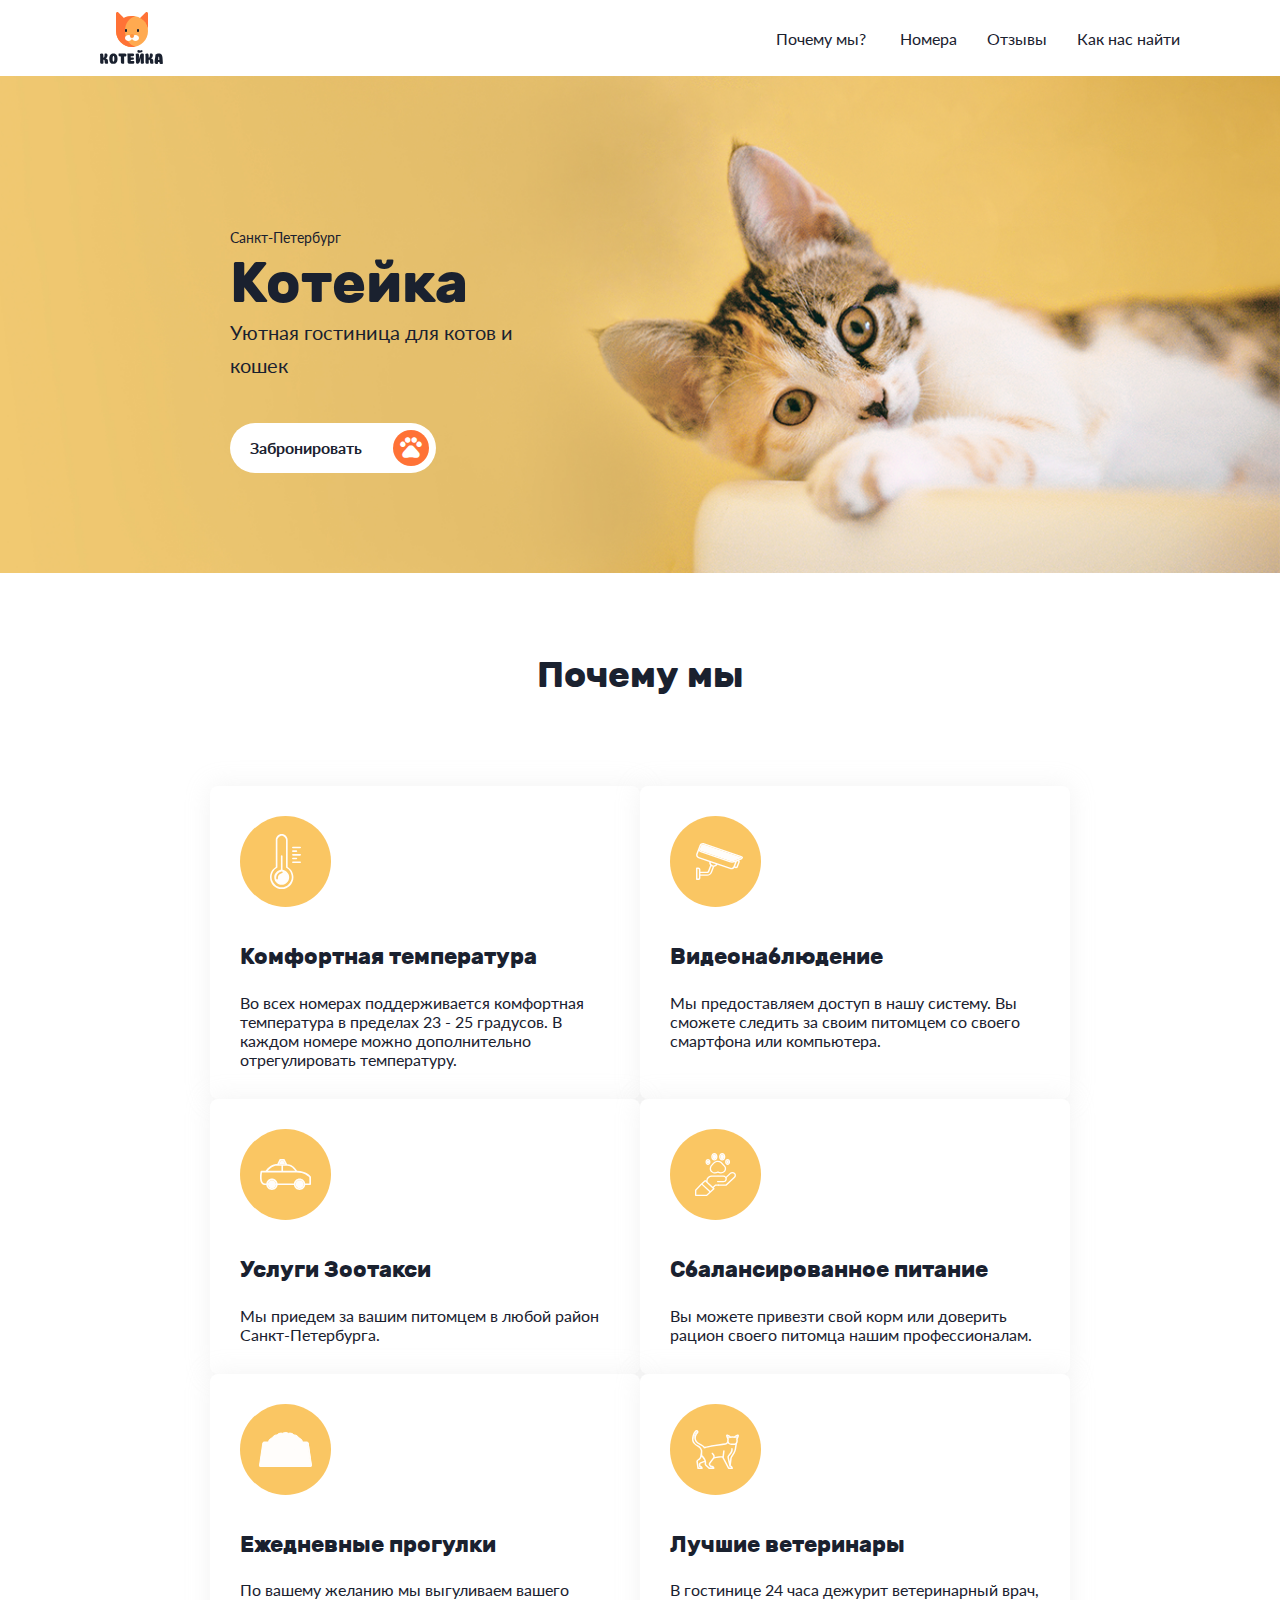
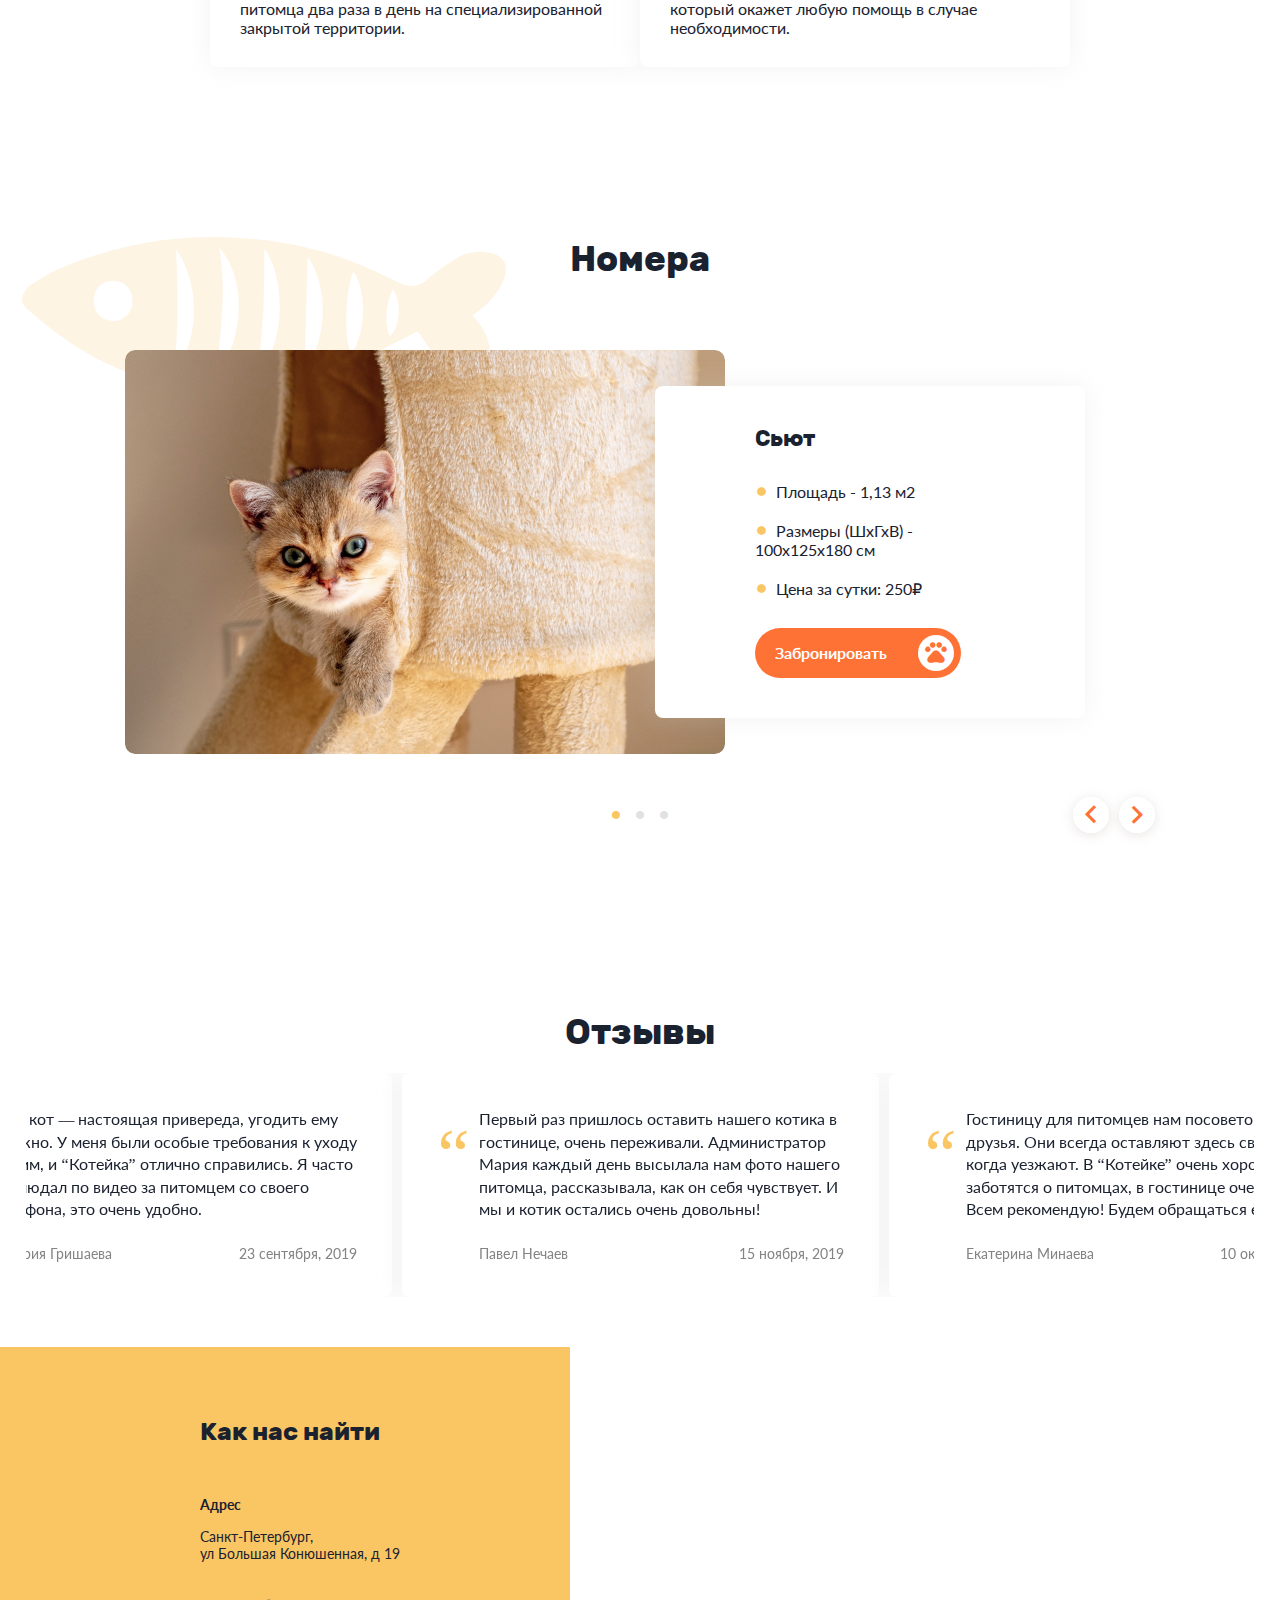
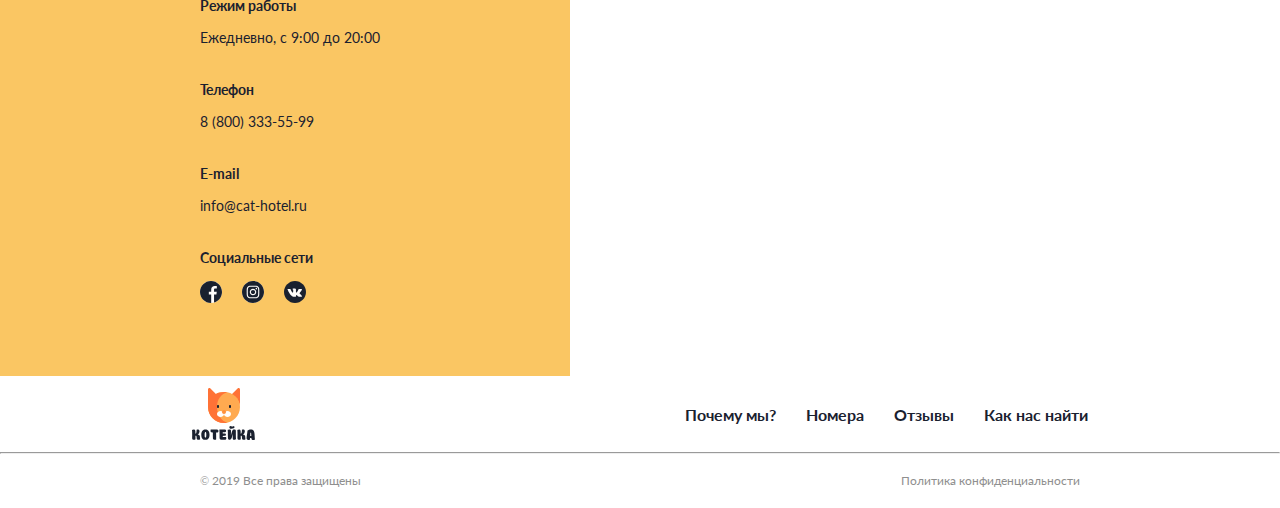
==== index.html @ 29a34df4 "Add files via upload" ====
<!DOCTYPE html>
<html lang="ru">
  <head>
    <meta charset="utf-8">
    <title>Котейка</title>
    <meta name="viewport" content="width=device-width, initial-scale=1, minimum-scale=0.5, maximum-scale=2.0">
  <link href="assets/css/index.a007d37d5ce5fdd1168f.css" rel="stylesheet"></head>
  <body>
    <header>
      <div class="menu"> 
        <div class="menu__logo"><img src="img/logo.svg" alt="logo"></div>
        <div class="hamburger-menu"><input id="menu__toggle" type="checkbox" />
<label class="menu__btn" for="menu__toggle">
<span></span>
</label>
          <ul class="menu__box">
            <li> <a class="menu__item" href="index.html#why">Почему мы?</a></li>
            <li> <a class="menu__item" href="search.html">Номера</a></li>
            <li> <a class="menu__item" href="index.html#feedback">Отзывы</a></li>
            <li> <a class="menu__item" href="index.html#where">Контакты</a></li>
            <li class="menu__item menu__item_number">8 (800) 333-55-99</li>
            <li class="menu__item">
              <div class="mapblock__social"> <a href="#"><img class="mapblock__icon" src="img/facebook.svg" alt="facebook"></a><a href="#"><img class="mapblock__icon" src="img/instagram.svg" alt="instagram"></a><a href="#"><img class="mapblock__icon" src="img/vk.svg" alt="vk"></a></div>
            </li>
          </ul>
        </div>
      </div>
      <div class="header">
        <div class="header__logo"> <img src="img/logo.svg" alt="logo"></div>
        <div class="header__nav"> 
          <nav> <a class="header__li" href="index.html#why">Почему мы? </a><a class="header__li" href="search.html">Номера</a><a class="header__li" href="index.html#feedback">Отзывы</a><a class="header__li" href="index.html#where">Как нас найти</a></nav>
        </div>
      </div>
    </header>
    <main class="main"> 
      <div id="overlay">
        <div class="form"> <img class="form__paw" src="img/paw.svg">
          <div class="form__clear">clear</div>
          <h2>Забронировать номер</h2>
          <input class="input" type="text" placeholder="Ваше имя">
          <input class="input" type="text" placeholder="Имя Питомца">
          <input class="input" type="tel" placeholder="Телефон">
          <input class="input" type="email" placeholder="E-mail">
          <div class="form__calendar"> 
            <div class="form__text form__text_first">Дата заезда</div>
            <div class="form__text">с</div>
            <input class="input" type="data" placeholder="17.03.2020">
            <div class="form__text">по </div>
            <input class="input" type="data" placeholder="22.03.2020">
          </div>
          <div class="form__book">
            <div class="button button_red book-on">
              <p class="button__text">Отправить заявку</p>
              <div class="button__pets button__pets_white"></div>
            </div>
          </div>
        </div>
        <div class="booking"></div>
      </div>
      <div class="main-header">
        <div class="main-header__content">
          <div class="main-header__text_small">Санкт-Петербург</div>
          <h1 class="main-header__title">Котейка </h1>
          <div class="main-header__text">Уютная гостиница для котов и кошек </div>
          <div class="button button_white book-on">
            <p class="button__text">Забронировать</p>
            <div class="button__pets button__pets_red"></div>
          </div>
        </div>
      </div><a name="why"></a>
      <h2>Почему мы</h2>
      <div class="main__why"> 
        <div class="rectangle"> <img class="rectangle__image" src="img/0.svg" alt="Комфортная температура">
          <h3 class="rectangle__title">Комфортная температура</h3>
          <p class="font-family__text">Во всех номерах поддерживается комфортная температура в пределах 23 - 25 градусов. В каждом номере можно дополнительно отрегулировать температуру.</p>
        </div>
        <div class="rectangle"> <img class="rectangle__image" src="img/1.svg" alt="Видеонаблюдение">
          <h3 class="rectangle__title">Видеонаблюдение</h3>
          <p class="font-family__text">Мы предоставляем доступ в нашу систему. Вы сможете следить за своим питомцем со своего смартфона или компьютера.</p>
        </div>
        <div class="rectangle"> <img class="rectangle__image" src="img/2.svg" alt="Услуги Зоотакси">
          <h3 class="rectangle__title">Услуги Зоотакси</h3>
          <p class="font-family__text">Мы приедем за вашим питомцем в любой район Санкт-Петербурга.</p>
        </div>
        <div class="rectangle"> <img class="rectangle__image" src="img/3.svg" alt="Сбалансированное питание">
          <h3 class="rectangle__title">Сбалансированное питание</h3>
          <p class="font-family__text">Вы можете привезти свой корм или доверить рацион своего питомца нашим профессионалам.</p>
        </div>
        <div class="rectangle"> <img class="rectangle__image" src="img/4.svg" alt="Ежедневные прогулки">
          <h3 class="rectangle__title">Ежедневные прогулки</h3>
          <p class="font-family__text">По вашему желанию мы выгуливаем вашего питомца два раза в день на специализированной закрытой территории.</p>
        </div>
        <div class="rectangle"> <img class="rectangle__image" src="img/5.svg" alt="Лучшие ветеринары">
          <h3 class="rectangle__title">Лучшие ветеринары</h3>
          <p class="font-family__text">В гостинице 24 часа дежурит ветеринарный врач, который окажет любую помощь в случае необходимости.</p>
        </div>
      </div>
      <div class="number"><img class="number__fish" src="img/fish.svg">
        <h2>Номера</h2>
        <div class="number__main">           <img class="number__photo" src="img/Rectangle 1.jpg" alt="Cat" data-value="0"><img class="number__photo hidden" src="img/Rectangle 2.jpg" alt="Cat" data-value="1"><img class="number__photo hidden" src="img/Rectangle 3.jpg" alt="Cat" data-value="2">
          <div class="number__condition">
            <h3 class="number__title">Сьют</h3>
            <ul> 
              <li class="number__li">Площадь - 1,13 м2</li>
              <li class="number__li">Размеры (ШхГхВ) - 100x125x180 см</li>
              <li class="number__li">Цена за сутки: 250₽</li>
            </ul>
            <div class="button button_red book-on">
              <p class="button__text">Забронировать</p>
              <div class="button__pets button__pets_white"></div>
            </div>
          </div>
        </div>
        <div class="number__dots"> 
          <div class="number__dot active" data-value="0">fiber_manual_record</div>
          <div class="number__dot" data-value="1">fiber_manual_record</div>
          <div class="number__dot" data-value="2">fiber_manual_record</div>
        </div>
        <div class="number__arrows"> <a class="number__arrow" href="room.html">keyboard_arrow_left</a><a class="number__arrow" href="room.html">keyboard_arrow_right</a></div>
      </div><a name="feedback"></a>
      <div class="main__text-slider">
        <h2>Отзывы</h2>
        <div class="owl-carousel">
          <div class="text-slider">
            <div class="text-slider__quote">“</div>
            <div class="text-slider__content"> 
              <div class="text-slider__text">Первый раз пришлось оставить нашего котика в гостинице, очень переживали. Администратор Мария каждый день высылала нам фото нашего питомца, рассказывала, как он себя чувствует. И мы и котик остались очень довольны!</div>
              <div class="text-slider__footer"> 
                <div class="text-slider__autor">Павел Нечаев</div>
                <div class="text-slider__date">15 ноября, 2019</div>
              </div>
            </div>
          </div>
          <div class="text-slider">
            <div class="text-slider__quote">“</div>
            <div class="text-slider__content"> 
              <div class="text-slider__text">Гостиницу для питомцев нам посоветовали друзья. Они всегда оставляют здесь своего кота, когда уезжают. В “Котейке” очень хорошо заботятся о питомцах, в гостинице очень чисто. Всем рекомендую! Будем обращаться еще.</div>
              <div class="text-slider__footer"> 
                <div class="text-slider__autor">Екатерина Минаева</div>
                <div class="text-slider__date">10 октября, 2019</div>
              </div>
            </div>
          </div>
          <div class="text-slider">
            <div class="text-slider__quote">“</div>
            <div class="text-slider__content"> 
              <div class="text-slider__text">Мой кот — настоящая привереда, угодить ему сложно. У меня были особые требования к уходу за ним, и “Котейка” отлично справились. Я часто наблюдал по видео за питомцем со своего телефона, это очень удобно. </div>
              <div class="text-slider__footer"> 
                <div class="text-slider__autor">Валерия Гришаева</div>
                <div class="text-slider__date">23 сентября, 2019</div>
              </div>
            </div>
          </div>
        </div>
      </div><a name="where"></a>
      <div class="mapblock">
        <div class="mapblock__info"> 
          <h2>Как нас найти</h2>
          <div class="mapblock__li mapblock__bold">Адрес</div>
          <div class="mapblock__li">Санкт-Петербург,<br>ул Большая Конюшенная, д 19</div>
          <div class="mapblock__li mapblock__bold">Режим работы</div>
          <div class="mapblock__li">Ежедневно, с 9:00 до 20:00</div>
          <div class="mapblock__li mapblock__bold">Телефон</div>
          <div class="mapblock__li">8 (800) 333-55-99</div>
          <div class="mapblock__li mapblock__bold">E-mail</div>
          <div class="mapblock__li">info@cat-hotel.ru</div>
          <div class="mapblock__li mapblock__bold">Социальные сети</div>
          <div class="mapblock__social"> <a href="#"><img class="mapblock__icon" src="img/facebook.svg" alt="facebook"></a><a href="#"><img class="mapblock__icon" src="img/instagram.svg" alt="instagram"></a><a href="#"><img class="mapblock__icon" src="img/vk.svg" alt="vk"></a></div>
        </div><iframe class="mapblock__map" src="https://yandex.ru/map-widget/v1/?um=constructor%3A9f41a264ae3a2977a20eca61b0bc231142ddf33df4bd77e2c48ab4458236cd7f&amp;source=constructor" frameborder="0"></iframe>
      </div>
    </main>
    <footer> 
      <div class="footer"> 
        <div class="footer__top">
          <div class="footer__logo"> <img src="img/logo.svg" alt="logo"></div>
          <nav class="footer__nav"> 
            <div class="footer__one"><a class="footer__li" href="index.html#why">Почему мы? </a><a class="footer__li" href="search.html">Номера</a></div>
            <div class="footer__one"><a class="footer__li" href="index.html#feedback">Отзывы</a><a class="footer__li" href="index.html#where">Как нас найти</a></div>
          </nav>
        </div>
      </div>
      <hr>
      <div class="footer__bottom">
        <div class="footer__text">&#169 2019 Все права защищены</div>
        <div class="footer__text">Политика конфиденциальности</div>
      </div>
    </footer>
  <script type="text/javascript" src="assets/js/vendors.a4caeed09795143d4c6f.js"></script><script type="text/javascript" src="assets/js/index.a4caeed09795143d4c6f.js"></script></body>
</html>
---- assets/css/index.a007d37d5ce5fdd1168f.css ----
@font-face{font-family:Lato;src:url(../../fonts/latoregular.woff);font-weight:400}@font-face{font-family:Lato;src:url(../../fonts/latobold.woff);font-weight:700}@font-face{font-family:Rubik;src:url(../../fonts/Rubik.woff);font-weight:400}@font-face{font-family:Rubik;src:url(../../fonts/Rubikbold.woff);font-weight:700}@font-face{font-family:Material Icons;src:url(../../fonts/MaterialIcons-Regular.woff)}
/**
 * Owl Carousel v2.3.4
 * Copyright 2013-2018 David Deutsch
 * Licensed under: SEE LICENSE IN https://github.com/OwlCarousel2/OwlCarousel2/blob/master/LICENSE
 */
/*
 *  Owl Carousel - Core
 */
.owl-carousel {
  display: none;
  width: 100%;
  -webkit-tap-highlight-color: transparent;
  /* position relative and z-index fix webkit rendering fonts issue */
  position: relative;
  z-index: 1; }
  .owl-carousel .owl-stage {
    position: relative;
    -ms-touch-action: pan-Y;
    touch-action: manipulation;
    -moz-backface-visibility: hidden;
    /* fix firefox animation glitch */ }
  .owl-carousel .owl-stage:after {
    content: ".";
    display: block;
    clear: both;
    visibility: hidden;
    line-height: 0;
    height: 0; }
  .owl-carousel .owl-stage-outer {
    position: relative;
    overflow: hidden;
    /* fix for flashing background */
    -webkit-transform: translate3d(0px, 0px, 0px); }
  .owl-carousel .owl-wrapper,
  .owl-carousel .owl-item {
    -webkit-backface-visibility: hidden;
    -moz-backface-visibility: hidden;
    -ms-backface-visibility: hidden;
    -webkit-transform: translate3d(0, 0, 0);
    -moz-transform: translate3d(0, 0, 0);
    -ms-transform: translate3d(0, 0, 0); }
  .owl-carousel .owl-item {
    position: relative;
    min-height: 1px;
    float: left;
    -webkit-backface-visibility: hidden;
    -webkit-tap-highlight-color: transparent;
    -webkit-touch-callout: none; }
  .owl-carousel .owl-item img {
    display: block;
    width: 100%; }
  .owl-carousel .owl-nav.disabled,
  .owl-carousel .owl-dots.disabled {
    display: none; }
  .owl-carousel .owl-nav .owl-prev,
  .owl-carousel .owl-nav .owl-next,
  .owl-carousel .owl-dot {
    cursor: pointer;
    -webkit-user-select: none;
    -khtml-user-select: none;
    -moz-user-select: none;
    -ms-user-select: none;
    user-select: none; }
  .owl-carousel .owl-nav button.owl-prev,
  .owl-carousel .owl-nav button.owl-next,
  .owl-carousel button.owl-dot {
    background: none;
    color: inherit;
    border: none;
    padding: 0 !important;
    font: inherit; }
  .owl-carousel.owl-loaded {
    display: block; }
  .owl-carousel.owl-loading {
    opacity: 0;
    display: block; }
  .owl-carousel.owl-hidden {
    opacity: 0; }
  .owl-carousel.owl-refresh .owl-item {
    visibility: hidden; }
  .owl-carousel.owl-drag .owl-item {
    -ms-touch-action: pan-y;
        touch-action: pan-y;
    -webkit-user-select: none;
    -moz-user-select: none;
    -ms-user-select: none;
    user-select: none; }
  .owl-carousel.owl-grab {
    cursor: move;
    cursor: grab; }
  .owl-carousel.owl-rtl {
    direction: rtl; }
  .owl-carousel.owl-rtl .owl-item {
    float: right; }

/* No Js */
.no-js .owl-carousel {
  display: block; }

/*
 *  Owl Carousel - Animate Plugin
 */
.owl-carousel .animated {
  animation-duration: 1000ms;
  animation-fill-mode: both; }

.owl-carousel .owl-animated-in {
  z-index: 0; }

.owl-carousel .owl-animated-out {
  z-index: 1; }

.owl-carousel .fadeOut {
  animation-name: fadeOut; }

@keyframes fadeOut {
  0% {
    opacity: 1; }
  100% {
    opacity: 0; } }

/*
 * 	Owl Carousel - Auto Height Plugin
 */
.owl-height {
  transition: height 500ms ease-in-out; }

/*
 * 	Owl Carousel - Lazy Load Plugin
 */
.owl-carousel .owl-item {
  /**
			This is introduced due to a bug in IE11 where lazy loading combined with autoheight plugin causes a wrong
			calculation of the height of the owl-item that breaks page layouts
		 */ }
  .owl-carousel .owl-item .owl-lazy {
    opacity: 0;
    transition: opacity 400ms ease; }
  .owl-carousel .owl-item .owl-lazy[src^=""], .owl-carousel .owl-item .owl-lazy:not([src]) {
    max-height: 0; }
  .owl-carousel .owl-item img.owl-lazy {
    transform-style: preserve-3d; }

/*
 * 	Owl Carousel - Video Plugin
 */
.owl-carousel .owl-video-wrapper {
  position: relative;
  height: 100%;
  background: #000; }

.owl-carousel .owl-video-play-icon {
  position: absolute;
  height: 80px;
  width: 80px;
  left: 50%;
  top: 50%;
  margin-left: -40px;
  margin-top: -40px;
  background: url(../../img/owl.video.play.png) no-repeat;
  cursor: pointer;
  z-index: 1;
  -webkit-backface-visibility: hidden;
  transition: transform 100ms ease; }

.owl-carousel .owl-video-play-icon:hover {
  -ms-transform: scale(1.3, 1.3);
      transform: scale(1.3, 1.3); }

.owl-carousel .owl-video-playing .owl-video-tn,
.owl-carousel .owl-video-playing .owl-video-play-icon {
  display: none; }

.owl-carousel .owl-video-tn {
  opacity: 0;
  height: 100%;
  background-position: center center;
  background-repeat: no-repeat;
  background-size: contain;
  transition: opacity 400ms ease; }

.owl-carousel .owl-video-frame {
  position: relative;
  z-index: 1;
  height: 100%;
  width: 100%; }

/**
 * Owl Carousel v2.3.4
 * Copyright 2013-2018 David Deutsch
 * Licensed under: SEE LICENSE IN https://github.com/OwlCarousel2/OwlCarousel2/blob/master/LICENSE
 */
/*
 * 	Default theme - Owl Carousel CSS File
 */
.owl-theme .owl-nav {
  margin-top: 10px;
  text-align: center;
  -webkit-tap-highlight-color: transparent; }
  .owl-theme .owl-nav [class*='owl-'] {
    color: #FFF;
    font-size: 14px;
    margin: 5px;
    padding: 4px 7px;
    background: #D6D6D6;
    display: inline-block;
    cursor: pointer;
    border-radius: 3px; }
    .owl-theme .owl-nav [class*='owl-']:hover {
      background: #869791;
      color: #FFF;
      text-decoration: none; }
  .owl-theme .owl-nav .disabled {
    opacity: 0.5;
    cursor: default; }

.owl-theme .owl-nav.disabled + .owl-dots {
  margin-top: 10px; }

.owl-theme .owl-dots {
  text-align: center;
  -webkit-tap-highlight-color: transparent; }
  .owl-theme .owl-dots .owl-dot {
    display: inline-block;
    zoom: 1;
    *display: inline; }
    .owl-theme .owl-dots .owl-dot span {
      width: 10px;
      height: 10px;
      margin: 5px 7px;
      background: #D6D6D6;
      display: block;
      -webkit-backface-visibility: visible;
      transition: opacity 200ms ease;
      border-radius: 30px; }
    .owl-theme .owl-dots .owl-dot.active span, .owl-theme .owl-dots .owl-dot:hover span {
      background: #869791; }

h1,h2,h3{font-family:Rubik,sans serif}*{margin:0;padding:0;font-family:Lato}html{font-size:16px}a,html{color:#1a212f}a{text-decoration:none;cursor:pointer}
.option-input{-webkit-appearance:none;-moz-appearance:none;-ms-appearance:none;-o-appearance:none;appearance:none;height:20px;width:20px;-webkit-transition:all .15s ease-out 0s;-o-transition:all .15s ease-out 0s;transition:all .15s ease-out 0s;color:#1a212f;cursor:pointer;display:inline-block;margin-right:10px;outline:none;position:relative;z-index:8;border:1px solid #e1e1e1;-webkit-box-sizing:border-box;box-sizing:border-box}.option-input,.option-input:hover{background:#fff}.option-input:checked:before{height:20px;width:20px;position:absolute;content:"✔";top:-1px;left:-1px;display:inline-block;font-size:14px;text-align:center;line-height:20px}.label{display:-webkit-box;display:-ms-flexbox;display:flex;-webkit-box-orient:horizontal;-webkit-box-direction:normal;-ms-flex-direction:row;flex-direction:row;-webkit-box-align:center;-ms-flex-align:center;align-items:center}.label__text{font-size:14px;line-height:17px}
.filter-button{display:-webkit-box;display:-ms-flexbox;display:flex;-webkit-box-align:center;-ms-flex-align:center;align-items:center;-webkit-box-pack:center;-ms-flex-pack:center;justify-content:center;width:11.5625rem;height:3.125rem;border-radius:1.5625rem;border:1px solid #fac663;-webkit-box-sizing:border-box;box-sizing:border-box;cursor:pointer}.filter-button_yellow{background:#fac663}.filter-button_white{background:#fff}.filter-button__text{font-size:.875rem;line-height:1.0625rem;font-style:normal;font-weight:600}
.filter{display:-webkit-box;display:-ms-flexbox;display:flex;-webkit-box-orient:vertical;-webkit-box-direction:normal;-ms-flex-direction:column;flex-direction:column}.filter__text{font-style:normal;font-weight:500;font-size:16px;line-height:19px;margin-bottom:20px}.filter__sale{margin-bottom:35px;display:-webkit-box;display:-ms-flexbox;display:flex;-webkit-box-orient:horizontal;-webkit-box-direction:normal;-ms-flex-direction:row;flex-direction:row}.filter__sale input{height:24px;width:100px;margin-right:10px}.filter>.label{margin-bottom:15px}.filter>.filter-button{margin-top:15px}
.footer__bottom,.footer__top{display:-webkit-box;display:-ms-flexbox;display:flex;-webkit-box-orient:horizontal;-webkit-box-direction:normal;-ms-flex-direction:row;flex-direction:row;-webkit-box-align:center;-ms-flex-align:center;align-items:center}.footer__top{-webkit-box-pack:justify;-ms-flex-pack:justify;justify-content:space-between;-ms-flex-wrap:wrap;flex-wrap:wrap;max-width:75rem;padding:.75rem;margin:0 11.25rem}.footer__nav,.footer__one{display:-webkit-box;display:-ms-flexbox;display:flex;-webkit-box-orient:horizontal;-webkit-box-direction:normal;-ms-flex-direction:row;flex-direction:row}.footer__li{margin-left:1.875rem;font-size:16px;line-height:19px;font-weight:600;font-size:normal}.footer__logo{width:63px;height:52px}.footer__bottom{display:-webkit-box;display:-ms-flexbox;display:flex;-webkit-box-align:center;-ms-flex-align:center;align-items:center;-webkit-box-pack:justify;-ms-flex-pack:justify;justify-content:space-between;-ms-flex-wrap:wrap;flex-wrap:wrap;-webkit-box-orient:horizontal;-webkit-box-direction:normal;-ms-flex-direction:row;flex-direction:row;max-width:75rem;padding:1.25rem;margin:0 11.25rem;color:#8f8f8f;font-size:.75rem;line-height:.875rem}footer>br{background:#8f8f8f;color:#8f8f8f;height:1px;border:none}@media screen and (max-width:1030px){.footer__top{padding:.75rem 1.25rem}.footer__bottom,.footer__top{max-width:39rem;margin:0 auto}}@media screen and (max-width:540px){.footer__top{-webkit-box-align:start;-ms-flex-align:start;align-items:flex-start}.footer__one,.footer__top{-webkit-box-orient:vertical;-webkit-box-direction:normal;-ms-flex-direction:column;flex-direction:column}.footer__one{margin:1.25rem 2.5rem .625rem 0}.footer__li{margin-left:0;padding-bottom:20px}}
.booking__title{font-family:Rubik;font-weight:700;font-size:28px;line-height:33px;margin-bottom:1.5625rem;text-align:center}.booking__button>.button{margin-top:3.125rem;width:122px}.booking__button>.button>.button__text{padding-left:34px}@media screen and (max-width:540px){.booking__title{font-size:24px;line-height:28px;margin-bottom:1.25rem}.booking__button>.button{margin-top:2.1875rem}}
.form{max-width:570px;-webkit-box-sizing:border-box;box-sizing:border-box;display:-webkit-box;display:-ms-flexbox;display:flex;-webkit-box-orient:vertical;-webkit-box-direction:normal;-ms-flex-direction:column;flex-direction:column;-webkit-box-align:center;-ms-flex-align:center;align-items:center;background:#fffefd;-webkit-box-shadow:0 0 25px hsla(0,0%,81.6%,.25);box-shadow:0 0 25px hsla(0,0%,81.6%,.25);border-radius:10px;padding:4.375rem;margin:auto;position:relative}.form>h2{font-weight:700;font-size:28px;line-height:33px;margin-bottom:3.125rem;text-align:center}.form>.input{margin-bottom:1.25rem}.form__paw{position:absolute;width:137px;height:117px;top:10px;left:10px;-webkit-transform:matrix(.82,-.57,-.57,-.82,0,0);-ms-transform:matrix(.82,-.57,-.57,-.82,0,0);transform:matrix(.82,-.57,-.57,-.82,0,0)}.form__clear{font-family:Material Icons;font-size:2.5rem;position:absolute;top:0;right:5%;cursor:pointer}.form__calendar{display:-webkit-box;display:-ms-flexbox;display:flex;-webkit-box-orient:horizontal;-webkit-box-direction:normal;-ms-flex-direction:row;flex-direction:row;-ms-flex-wrap:wrap;flex-wrap:wrap;-webkit-box-pack:justify;-ms-flex-pack:justify;justify-content:space-between;-webkit-box-align:center;-ms-flex-align:center;align-items:center;width:100%;margin-bottom:3.125rem}.form__calendar>.input{max-width:130px}.form__calendar>.input::-webkit-input-placeholder{color:#b5b5b5}.form__text{color:#1a212f;font-size:16px;line-height:19px}#overlay{position:absolute;display:none;width:100%;height:250%;padding-top:5%;top:0;left:0;right:0;bottom:0;background-color:hsla(0,0%,100%,.5);z-index:200}@media screen and (max-width:540px){.form{padding:3.75rem .9375rem}.form>h2{font-size:24px;line-height:28px;margin-bottom:2.5rem}.form__calendar{margin-bottom:2.1875rem}.form__text_first{-ms-flex-preferred-size:100%;flex-basis:100%;padding-bottom:15px;text-align:center}}@media screen and (max-width:1000px){#overlay{padding-top:15%}}
.header{display:-webkit-box;display:-ms-flexbox;display:flex;-webkit-box-orient:horizontal;-webkit-box-direction:normal;-ms-flex-flow:row nowrap;flex-flow:row nowrap;-webkit-box-align:center;-ms-flex-align:center;align-items:center;-webkit-box-pack:justify;-ms-flex-pack:justify;justify-content:space-between}.header__logo,.header__nav{margin:12px 70px 12px 100px}.header__logo{width:63px;height:52px}.header__nav{display:-webkit-box;display:-ms-flexbox;display:flex;-webkit-box-orient:horizontal;-webkit-box-direction:normal;-ms-flex-direction:row;flex-direction:row}.header__li{padding:0 30px 0 0}@media screen and (max-width:677px){.header{display:none}}@media screen and (max-width:1030px){.header__logo,.header__nav{margin:12px 45px}}
#menu__toggle{opacity:0}#menu__toggle:checked~.menu__btn>span{-webkit-transform:rotate(45deg);-ms-transform:rotate(45deg);transform:rotate(45deg)}#menu__toggle:checked~.menu__btn>span:before{top:0;-webkit-transform:rotate(0);-ms-transform:rotate(0);transform:rotate(0)}#menu__toggle:checked~.menu__btn>span:after{top:0;-webkit-transform:rotate(90deg);-ms-transform:rotate(90deg);transform:rotate(90deg)}#menu__toggle:checked~.menu__box{visibility:visible;left:0}.menu__btn{display:-webkit-box;display:-ms-flexbox;display:flex;-webkit-box-align:center;-ms-flex-align:center;align-items:center;position:fixed;top:20px;right:30px;width:26px;height:26px;cursor:pointer;z-index:11}.menu__btn>span,.menu__btn>span:after,.menu__btn>span:before{display:block;position:absolute;width:100%;height:2px;background-color:#1a212f;-webkit-transition-duration:.25s;-o-transition-duration:.25s;transition-duration:.25s}.menu__btn>span:before{content:"";top:-8px}.menu__btn>span:after{content:"";top:8px}.menu__box{position:fixed;visibility:hidden;top:0;z-index:10;left:-100%;width:100%;height:100%;margin:0;padding:80px 0;list-style:none;background-color:#fac663;-webkit-box-shadow:1px 0 6px rgba(0,0,0,.2);box-shadow:1px 0 6px rgba(0,0,0,.2)}.menu__box,.menu__item{display:block;-webkit-transition-duration:.25s;-o-transition-duration:.25s;transition-duration:.25s}.menu__item{padding:12px 24px;color:#1a212f;font-family:Rubik,sans-serif;font-size:20px;line-height:1.75rem;font-weight:600;text-decoration:none}.menu__item_number{font-weight:400}.menu__item:hover{background-color:#cfd8dc}.menu{min-height:76px}.menu__logo{position:absolute;top:15px;left:25px;z-index:11}@media screen and (min-width:678px){.menu{display:none}}
.main-header{position:relative;background-image:url(../../img/main-cat.jpg);background-size:100% 100%;background-repeat:no-repeat;width:100%}.main-header__text{font-size:1.25rem;line-height:2.1rem}.main-header__text_small{font-size:.875rem;line-height:1.4875rem;margin-top:150px}.main-header__content{display:-webkit-box;display:-ms-flexbox;display:flex;-webkit-box-orient:vertical;-webkit-box-direction:normal;-ms-flex-direction:column;flex-direction:column;margin:0 auto;width:320px;padding-right:500px}.main-header__content>h1{font-size:56px;line-height:66px}.main-header__content>.button{margin:40px 0 100px}@media screen and (max-width:540px){.main-header{background-image:url(../../img/main-cat-v.jpg)}.main-header__text{font-size:1rem;line-height:1.6625rem}.main-header__text_small{margin-top:50px;font-size:.75rem;line-height:1.225rem}.main-header__content{-webkit-box-align:center;-ms-flex-align:center;align-items:center;margin:0 auto!important}.main-header__content>h1{font-size:44px;line-height:52px}.main-header__content>.button{margin:40px 0 230px}}@media screen and (max-width:1030px){.main-header__content{margin:0 auto 0 50px;padding-right:0}}
.promotion{position:relative;background-image:url(../../img/fon-cat.jpg);background-size:100% 100%;background-repeat:no-repeat;width:100%}.promotion__text{font-size:.9375rem;line-height:1.3125rem}.promotion__content{display:-webkit-box;display:-ms-flexbox;display:flex;-webkit-box-orient:vertical;-webkit-box-direction:normal;-ms-flex-direction:column;flex-direction:column;margin:0 auto;width:320px;padding-right:300px}.promotion__content>h3{margin-top:70px;font-size:36px;line-height:43px}.promotion__content>h2{font-size:56px;line-height:66px;margin-bottom:25px}.promotion__content>.button{margin:35px 0 70px}@media screen and (max-width:540px){.promotion{background-image:url(../../img/fon-cat-v.jpg);height:496px}.promotion__content{-webkit-box-align:center;-ms-flex-align:center;align-items:center;margin:0 auto!important}.promotion__content>h3{margin-top:50px;font-size:24px;line-height:28px}.promotion__content>h2{font-size:37px;line-height:44px;margin-bottom:20px}.promotion__content>.button{margin:30px 0 auto}}@media screen and (max-width:720px){.promotion__content{margin:0 auto 0 50px;padding-right:0}}
.button{display:-webkit-box;display:-ms-flexbox;display:flex;-webkit-box-align:center;-ms-flex-align:center;align-items:center;-webkit-box-pack:justify;-ms-flex-pack:justify;justify-content:space-between;width:12.875rem;height:3.125rem;border-radius:1.5625rem;cursor:pointer}.button_red{color:#fff;background:#ff7236}.button_white{color:#1a212f;background:#fff}.button__text{font-size:1rem;line-height:1.25rem;font-style:normal;font-weight:600;padding-left:1.25rem}.button__pets{font-family:Material Icons;font-size:1.625rem;-webkit-box-sizing:border-box;box-sizing:border-box;margin-right:.4375rem;width:2.25rem;height:2.25rem;text-align:center;border-radius:50%}.button__pets:after{content:"pets";position:relative;top:4px}.button__pets_red{background:#ff7236;color:#fff}.button__pets_white{background:#fff;color:#ff7236}
.card{width:16.875rem;-webkit-box-sizing:border-box;box-sizing:border-box;border:1px solid #e1e1e1;-webkit-box-shadow:0 0 25px hsla(0,0%,81.6%,.25);box-shadow:0 0 25px hsla(0,0%,81.6%,.25);border-radius:6px;background:#fff}.card>a>img{width:16.875rem;height:11.5625rem}.card__main{padding:1.5625rem 0 1.5625rem 1.25rem}.card__main h3{font-size:1.5rem;font-weight:500;padding-bottom:1.25rem}.card__text{font-size:.875rem;padding-bottom:.9375rem}.card__button{margin-top:10px}.card__equipment,.card__icons{display:-webkit-box;display:-ms-flexbox;display:flex;-webkit-box-orient:horizontal;-webkit-box-direction:normal;-ms-flex-direction:row;flex-direction:row}.card__icons{padding-left:.75rem}.card__icons>.equipment{padding-right:.5rem}
.equipment__tooltip-toggle{cursor:pointer;position:relative}.equipment__tooltip-toggle:before{position:absolute;top:-55px;left:-65px;background-color:#fff;border-radius:4px;-webkit-box-shadow:0 2px 12px rgba(173,152,143,.18);box-shadow:0 2px 12px rgba(173,152,143,.18);content:attr(aria-label);padding:.625rem;border:1px solid #fac663;text-transform:none;-webkit-transition:all .5s ease;-o-transition:all .5s ease;transition:all .5s ease;width:125px}.equipment__tooltip-toggle:after{position:absolute;top:-20px;left:-3px;border-left:15px solid rgba(0,0,0,0);border-right:15px solid rgba(0,0,0,0);border-top:15px solid #fac663;content:" ";margin-left:-5px}.equipment__tooltip-toggle:after,.equipment__tooltip-toggle:before{font-size:12px;line-height:14px;opacity:0;pointer-events:none;text-align:center}.equipment__tooltip-toggle:focus:after,.equipment__tooltip-toggle:focus:before,.equipment__tooltip-toggle:hover:after,.equipment__tooltip-toggle:hover:before{opacity:1;-webkit-transition:all .75s ease;-o-transition:all .75s ease;transition:all .75s ease}
.input{border:1px solid #d7d7d7;-webkit-box-sizing:border-box;box-sizing:border-box;border-radius:25px;height:3.25rem;padding-left:20px;width:100%}.input::-webkit-input-placeholder{color:#1a212f;font-size:16px;line-height:19px}.input:-moz-placeholder,.input::-moz-placeholder{color:#1a212f;font-size:16px;line-height:19px}.input:-ms-input-placeholder{color:#1a212f;font-size:16px;line-height:19px}
.mapblock{display:-webkit-box;display:-ms-flexbox;display:flex;-webkit-box-orient:horizontal;-webkit-box-direction:normal;-ms-flex-direction:row;flex-direction:row}.mapblock__info{background:#fac663;min-width:16.25rem;padding:4.375rem 6.875rem 4.375rem 12.5rem}.mapblock__info>h2{font-weight:700;padding-bottom:3.125rem;font-size:1.5625rem}.mapblock__li{font-size:.875rem;padding-bottom:35px}.mapblock__icon{width:1.375rem;margin-right:1.25rem}.mapblock__bold{font-weight:700;padding-bottom:15px}.mapblock__map{width:100%}.mapblock iframe{min-height:500px}@media screen and (max-width:730px){.mapblock{-webkit-box-orient:vertical;-webkit-box-direction:normal;-ms-flex-direction:column;flex-direction:column}.mapblock__info{padding:1.875rem .9375rem!important}}@media screen and (max-width:1030px){.mapblock__info{padding:3.125rem 2.8125rem}}
.number{position:relative;width:64.375rem;margin:6.25rem auto;display:-webkit-box;display:-ms-flexbox;display:flex;-webkit-box-orient:vertical;-webkit-box-direction:normal;-ms-flex-direction:column;flex-direction:column;-webkit-box-pack:center;-ms-flex-pack:center;justify-content:center}.number>h2{font-size:2.25rem;line-height:2.6875rem;margin:0 auto 4.375rem}.number__fish{position:absolute;opacity:.15;top:0;left:-10%;z-index:-1;width:30.25rem}.number__main{display:-webkit-box;display:-ms-flexbox;display:flex;-webkit-box-orient:horizontal;-webkit-box-direction:normal;-ms-flex-direction:row;flex-direction:row;-webkit-box-align:center;-ms-flex-align:center;align-items:center;padding-bottom:3.4375rem}.number__main>.hidden{display:none}.number__condition{z-index:1;position:relative;left:-70px;display:-webkit-box;display:-ms-flexbox;display:flex;-webkit-box-orient:vertical;-webkit-box-direction:normal;-ms-flex-direction:column;flex-direction:column;background:#fff;-webkit-box-shadow:0 0 1.5625rem hsla(0,0%,81.6%,.25);box-shadow:0 0 1.5625rem hsla(0,0%,81.6%,.25);border-radius:.5rem;padding:2.5rem 6.25rem}.number__condition>ul{margin:1.875rem 0 .625rem}.number__condition>ul>li{list-style-type:none;font-size:1rem;line-height:1.1875rem;margin-bottom:1.25rem}.number__title{font-size:1.375rem;line-height:1.625rem}.number__li:before{content:"fiber_manual_record";font-family:Material Icons;font-size:.8125rem;border-radius:50%;color:#fac663;margin:0 8px 0 0}.number__photo{width:37.5rem;height:25.25rem;border-radius:10px}.number__dots{display:-webkit-box;display:-ms-flexbox;display:flex;-webkit-box-orient:horizontal;-webkit-box-direction:normal;-ms-flex-direction:row;flex-direction:row;margin:0 auto}.number__dots>.active{color:#fac663}.number__dot{font-family:Material Icons;font-size:.75rem;padding:0 .375rem;color:#e1e1e1;cursor:pointer;z-index:1}.number__arrows{position:relative;text-align:right;top:-24px}.number__arrow{text-decoration:none;font-family:Material Icons;font-size:2.25rem;color:#ff7236;width:2.25rem;border-radius:50%;-webkit-box-shadow:0 2px 12px rgba(173,152,143,.25);box-shadow:0 2px 12px rgba(173,152,143,.25);background:#fff;-webkit-box-sizing:border-box;box-sizing:border-box;margin-left:.625rem;cursor:pointer}@media screen and (max-width:1030px){.number{width:48rem;margin:5rem auto}.number>h2{margin:0 auto 3.75rem}.number__fish{width:21.1875rem}.number__condition{left:-90px;padding:1.875rem .625rem 1.875rem 1.875rem}.number__condition>ul{margin:1.5625rem 0 .8125rem}.number__condition>ul>li{margin-bottom:1.0625rem;font-size:.9375rem;line-height:1.125rem}.number__title{font-size:1.25rem;line-height:1.5rem}.number__li:before{font-size:.6875rem}.number__photo{width:27.625rem;height:20.375rem}.number__arrows{display:none}}@media screen and (max-width:730px){.number{width:20rem;margin:5rem auto}.number>h2{margin:0 auto 2.5rem;font-size:1.375rem;line-height:2.0625rem}.number__main{-webkit-box-orient:vertical;-webkit-box-direction:normal;-ms-flex-direction:column;flex-direction:column}.number__condition{padding:1.5625rem;position:static;-webkit-box-align:center;-ms-flex-align:center;align-items:center}.number__photo{min-width:19.375rem;width:100%;height:20.375rem}}@media screen and (max-width:540px){.number__fish{width:18.75rem}}
.rectangle{display:-webkit-box;display:-ms-flexbox;display:flex;-webkit-box-orient:vertical;-webkit-box-direction:normal;-ms-flex-direction:column;flex-direction:column;-webkit-box-pack:start;-ms-flex-pack:start;justify-content:flex-start;padding:1.875rem;max-width:23.125rem;min-width:18.125rem;background:#fff;border-radius:8px;-webkit-box-shadow:0 0 25px hsla(0,0%,81.6%,.25);box-shadow:0 0 25px hsla(0,0%,81.6%,.25)}.rectangle__image{width:5.6875rem}.rectangle__title{font-size:1.375rem;line-height:1.925rem;padding-top:2.1875rem;padding-bottom:1.25rem}.rectangle__text{font-size:1rem;line-height:1.4rem}@media screen and (max-width:768px){.rectangle__image{width:4.6875rem}.rectangle__title{font-size:1.25rem;line-height:1.75rem;padding-top:1.875rem}.rectangle__text{font-size:.9375rem;line-height:1.3125rem}.rectangle{padding:1.5625rem}}@media screen and (max-width:320px){.rectangle__image{width:3.75rem}.rectangle__title{font-size:1.125rem;line-height:1.575rem}}
.room{display:-webkit-box;display:-ms-flexbox;display:flex;-webkit-box-orient:horizontal;-webkit-box-direction:normal;-ms-flex-direction:row;flex-direction:row;position:relative}.room__text{font-size:16px;line-height:19px}.room__info{display:-webkit-box;display:-ms-flexbox;display:flex;-webkit-box-orient:vertical;-webkit-box-direction:normal;-ms-flex-direction:column;flex-direction:column;margin:0 auto 0 4.375rem}.room__info>p{padding-bottom:15px}.room__info>h1{padding-bottom:2.5rem}.room__equipment{display:-webkit-box;display:-ms-flexbox;display:flex;-webkit-box-orient:horizontal;-webkit-box-direction:normal;-ms-flex-direction:row;flex-direction:row;-webkit-box-align:center;-ms-flex-align:center;align-items:center;margin-bottom:10px}.room__equipment>p{margin-left:8px}.room__paw{position:absolute;right:0;-webkit-transform:matrix(.71,.71,.71,-.71,0,0);-ms-transform:matrix(.71,.71,.71,-.71,0,0);transform:matrix(.71,.71,.71,-.71,0,0)}@media screen and (max-width:730px){.room{-webkit-box-orient:vertical;-webkit-box-direction:normal;-ms-flex-direction:column;flex-direction:column;-webkit-box-pack:center;-ms-flex-pack:center;justify-content:center}.room__info{margin:0}.room__info>h1{padding-bottom:1.25rem;padding-top:1.25rem}.room__paw{display:none}}
.slide-show{display:grid;grid-columns:100px 500px;grid-rows:repeat(3,132px);grid-template-areas:"one main" "two main" "three main"}.slide-show__main{grid-area:main;width:31.25rem;height:24.75rem;border-radius:8px}.slide-show__additional{border-radius:4px;cursor:pointer;opacity:.5;width:4.375rem;height:7rem;margin-right:1.875rem}.slide-show__additional_one{grid-area:one}.slide-show__additional_two{grid-area:two;align-self:center}.slide-show__additional_three{grid-area:three;align-self:end}@media screen and (max-width:1030px){.slide-show{grid-template-columns:repeat(3,118px);grid-rows:288px 93px;grid-template-areas:"main main main" "one two three"}.slide-show__main{width:22.125rem;height:18rem}.slide-show__additional{width:6.5rem;height:4.875rem;margin-right:0;margin-top:1.3125rem;-ms-flex-item-align:end;align-self:end}.slide-show__additional_two{justify-self:center}.slide-show__additional_three{justify-self:end}}@media screen and (max-width:730px){.slide-show{grid-template-columns:repeat(3,97px);grid-rows:288px 80px}.slide-show__main{width:18.125rem}.slide-show__additional{width:5.375rem;height:4rem;margin-top:1rem}}
.sort{width:174px;background:#fff;padding:.75rem 1.25rem;-webkit-box-shadow:0 2px 12px rgba(173,152,143,.18);box-shadow:0 2px 12px rgba(173,152,143,.18);border-radius:4px;cursor:pointer}.sort__none{display:none}.sort__button{height:35px;border-radius:25px;padding:1.375rem 1.25rem 0}.sort__main{display:-webkit-box;display:-ms-flexbox;display:flex;-webkit-box-orient:horizontal;-webkit-box-direction:normal;-ms-flex-direction:row;flex-direction:row;-webkit-box-align:center;-ms-flex-align:center;align-items:center;-webkit-box-pack:justify;-ms-flex-pack:justify;justify-content:space-between}.sort__text{font-size:14px;line-height:17px;margin-bottom:25px}.sort__arrow{font-family:Material Icons;font-style:normal;font-weight:400;height:45px;width:24px;font-size:1.5rem}
.text-slider{background:#fff;-webkit-box-shadow:0 0 25px hsla(0,0%,81.6%,.25);box-shadow:0 0 25px hsla(0,0%,81.6%,.25);border-radius:8px;padding:35px;display:-webkit-box;display:-ms-flexbox;display:flex;-webkit-box-orient:horizontal;-webkit-box-direction:normal;-ms-flex-flow:row nowrap;flex-flow:row nowrap}.text-slider__quote{font-style:normal;font-weight:500;font-size:72px;line-height:86px;color:#fac663}.text-slider__content{display:-webkit-box;display:-ms-flexbox;display:flex;-webkit-box-orient:vertical;-webkit-box-direction:normal;-ms-flex-direction:column;flex-direction:column;margin-left:10px;width:22.8125rem}.text-slider__text{font-style:normal;font-weight:500;font-size:1rem;line-height:1.4rem;color:#1a212f}.text-slider__footer{display:-webkit-box;display:-ms-flexbox;display:flex;-webkit-box-orient:horizontal;-webkit-box-direction:normal;-ms-flex-direction:row;flex-direction:row;-webkit-box-pack:justify;-ms-flex-pack:justify;justify-content:space-between;font-size:14px;line-height:17px;color:#848484;margin-top:1.5625rem}@media screen and (max-width:500px){.text-slider__content{width:13.75rem}}
.main{-webkit-box-orient:vertical;-ms-flex-flow:column nowrap;flex-flow:column nowrap;-webkit-box-align:center;-ms-flex-align:center;align-items:center}.main,.main__why{display:-webkit-box;display:-ms-flexbox;display:flex;-webkit-box-direction:normal}.main__why{-webkit-box-pack:center;-ms-flex-pack:center;justify-content:center;-webkit-box-orient:horizontal;-ms-flex-flow:row wrap;flex-flow:row wrap;margin:2.5rem auto 4.375rem}.main__text-slider{display:-webkit-box;display:-ms-flexbox;display:flex;-webkit-box-orient:vertical;-webkit-box-direction:normal;-ms-flex-direction:column;flex-direction:column;margin:50px 2%;width:96%}.main__text-slider>h2{margin-bottom:20px}.main>h2,.main__text-slider>h2{font-size:36px;line-height:43px;text-align:center}.main>h2{margin:80px auto 50px}.main>.mapblock{-ms-flex-item-align:stretch;align-self:stretch}@media screen and (max-width:400px){.main__text-slider{margin:40px auto;width:320px}}
.rooms{display:-webkit-box;display:-ms-flexbox;display:flex;-webkit-box-orient:vertical;-webkit-box-direction:normal;-ms-flex-flow:column nowrap;flex-flow:column nowrap;-webkit-box-align:center;-ms-flex-align:center;align-items:center}.rooms>.mapblock{-ms-flex-item-align:stretch;align-self:stretch}
.search{-webkit-box-orient:vertical;-ms-flex-flow:column nowrap;flex-flow:column nowrap}.search,.search__top{display:-webkit-box;display:-ms-flexbox;display:flex;-webkit-box-direction:normal;-webkit-box-align:center;-ms-flex-align:center;align-items:center}.search__top{-webkit-box-orient:horizontal;-ms-flex-flow:row wrap;flex-flow:row wrap;-webkit-box-pack:justify;-ms-flex-pack:justify;justify-content:space-between;width:87%}.search__top>h1{-ms-flex-preferred-size:60%;flex-basis:60%;font-size:36px;line-height:43px}.search__content{width:87%;display:-webkit-box;display:-ms-flexbox;display:flex;-webkit-box-orient:horizontal;-webkit-box-direction:normal;-ms-flex-flow:row nowrap;flex-flow:row nowrap;-webkit-box-align:start;-ms-flex-align:start;align-items:start}.search__content>.filter{min-width:300px}.search__cards{display:-webkit-box;display:-ms-flexbox;display:flex;-webkit-box-orient:horizontal;-webkit-box-direction:normal;-ms-flex-flow:row wrap;flex-flow:row wrap}.search__cards>.card{margin:30px auto}.search>.mapblock{-ms-flex-item-align:stretch;align-self:stretch}.search__promotion{width:1000px;margin:7.5rem auto}@media screen and (max-width:640px){.search__top{width:95%;-ms-flex-flow:column;flex-flow:column}.search__content,.search__top{-webkit-box-orient:vertical;-webkit-box-direction:normal}.search__content{-ms-flex-flow:column nowrap;flex-flow:column nowrap;-webkit-box-align:center;-ms-flex-align:center;align-items:center}.search__content>.filter{min-width:210px}}@media screen and (max-width:1030px){.search__promotion{width:700px}}@media screen and (max-width:730px){.search__promotion{width:540px}}@media screen and (max-width:541px){.search__promotion{width:310px}}
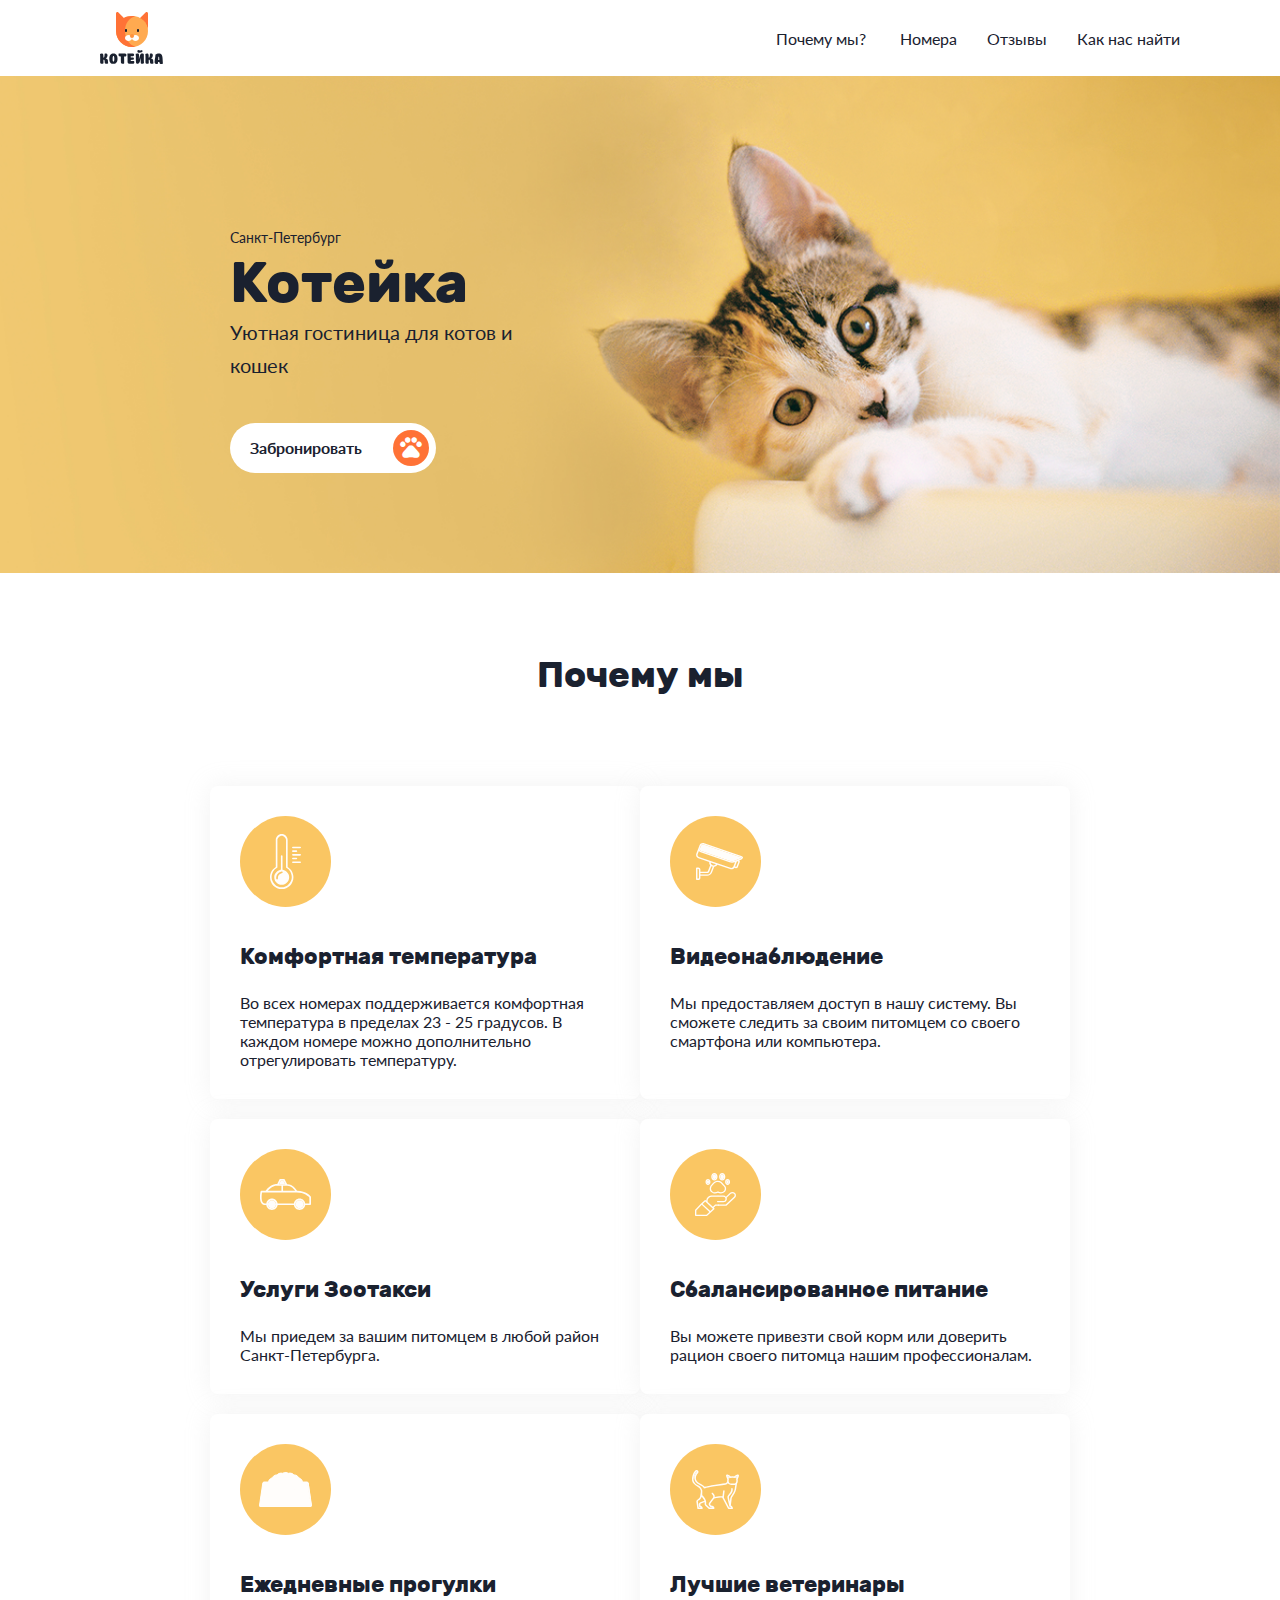
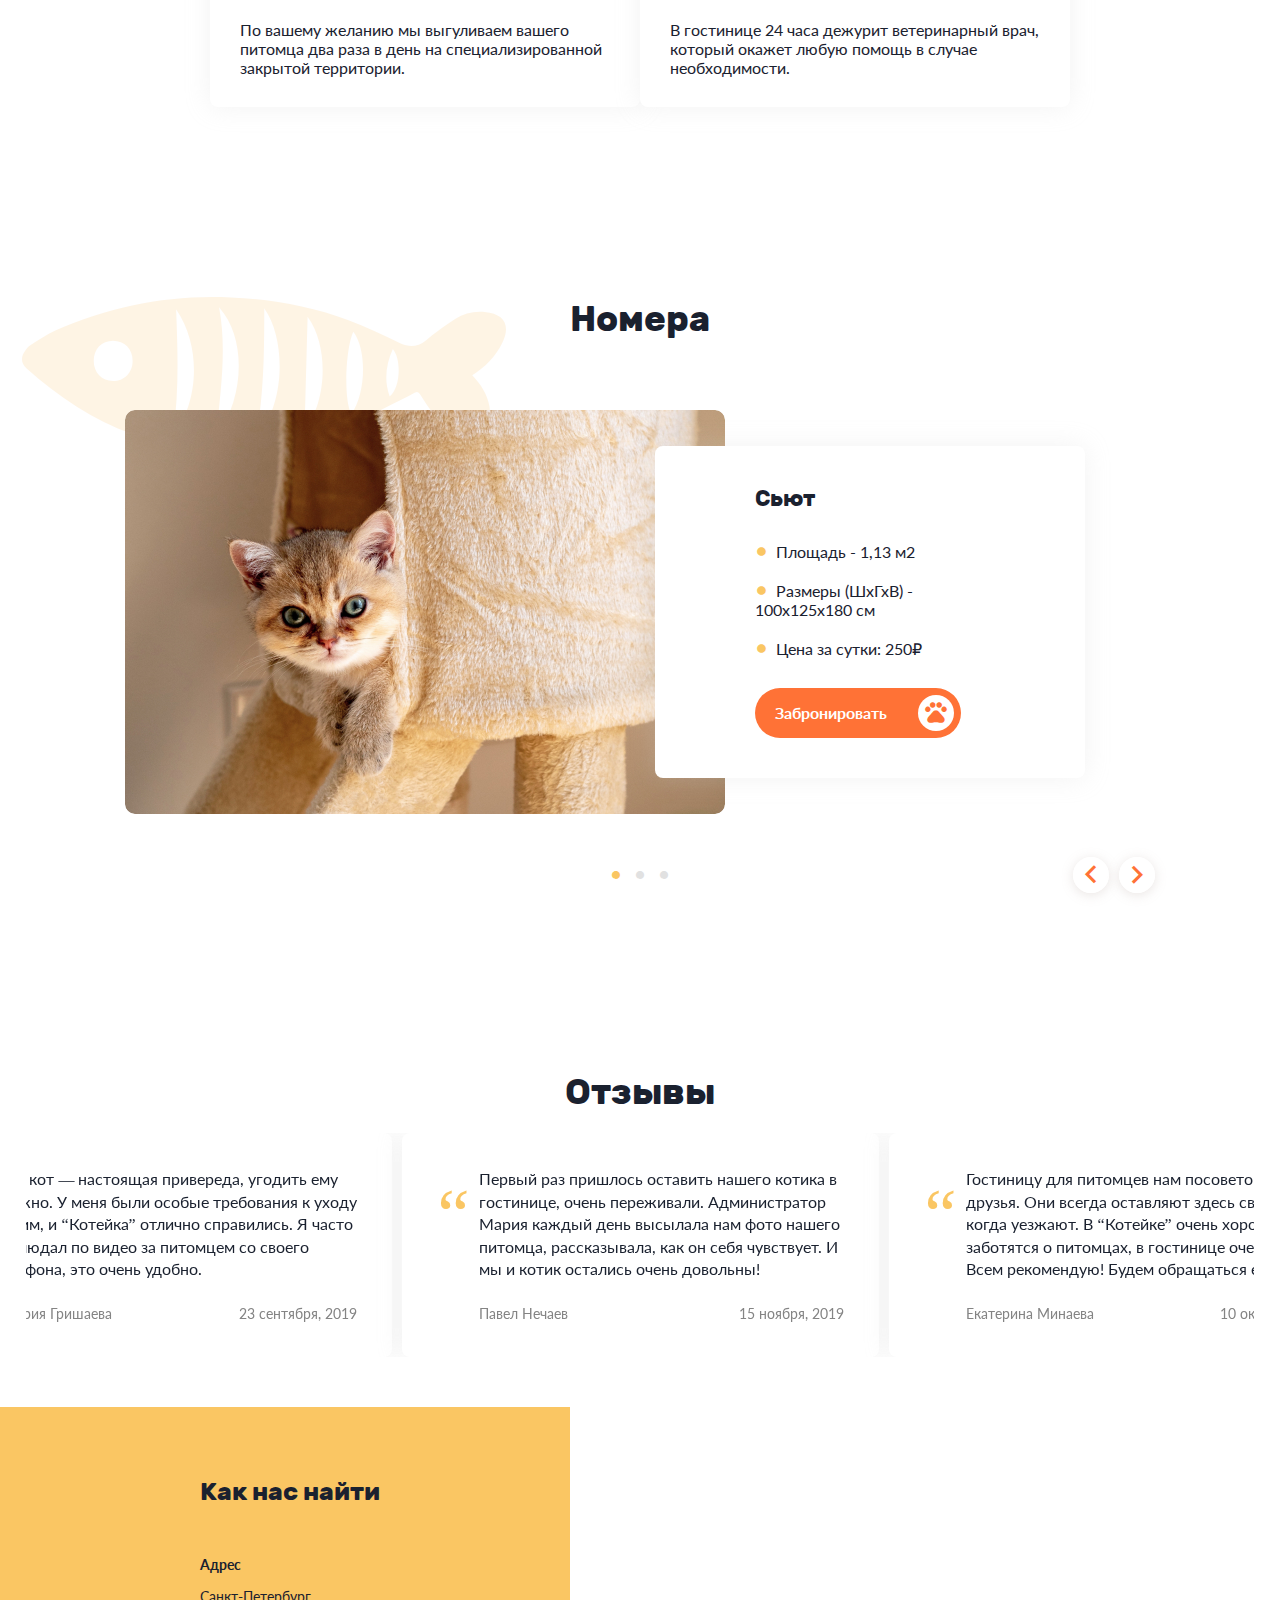
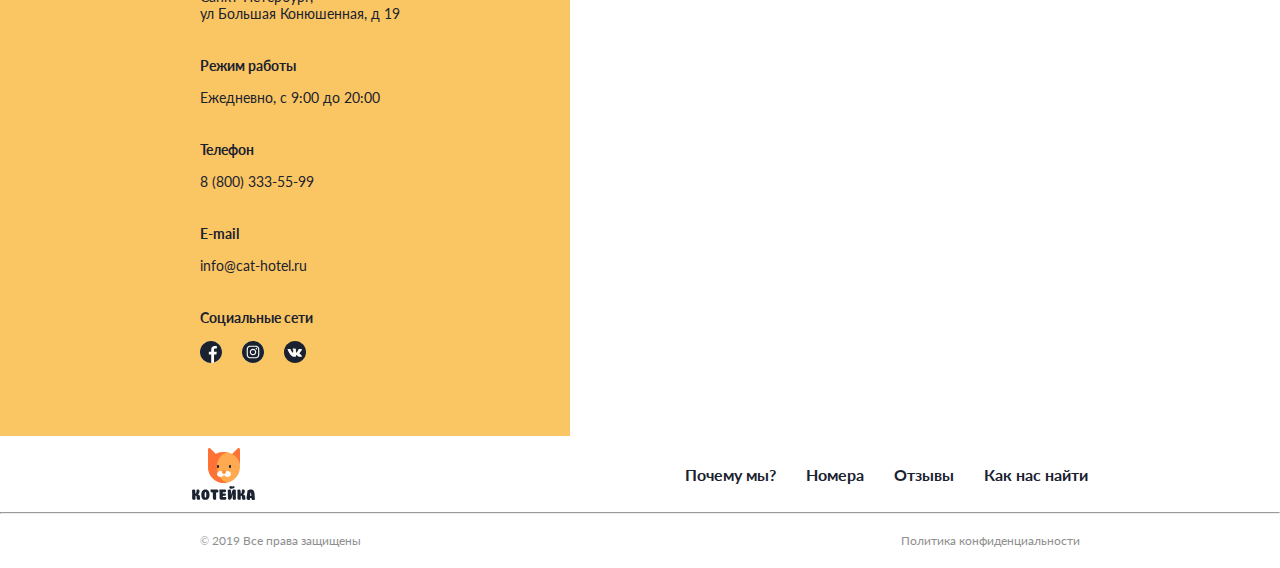
==== commit bf2c2585: "Any fix" ====
--- a/index.html
+++ b/index.html
@@ -4,11 +4,11 @@
     <meta charset="utf-8">
     <title>Котейка</title>
     <meta name="viewport" content="width=device-width, initial-scale=1, minimum-scale=0.5, maximum-scale=2.0">
-  <link href="assets/css/index.a007d37d5ce5fdd1168f.css" rel="stylesheet"></head>
+  <link href="assets/css/index.01a6efb63a0fb563ca73.css" rel="stylesheet"></head>
   <body>
     <header>
       <div class="menu"> 
-        <div class="menu__logo"><img src="img/logo.svg" alt="logo"></div>
+        <div class="menu__logo"><a href="index.html"><img src="img/logo.svg" alt="logo"></a></div>
         <div class="hamburger-menu"><input id="menu__toggle" type="checkbox" />
 <label class="menu__btn" for="menu__toggle">
 <span></span>
@@ -26,7 +26,7 @@
         </div>
       </div>
       <div class="header">
-        <div class="header__logo"> <img src="img/logo.svg" alt="logo"></div>
+        <div class="header__logo"> <a href="index.html"><img src="img/logo.svg" alt="logo"></a></div>
         <div class="header__nav"> 
           <nav> <a class="header__li" href="index.html#why">Почему мы? </a><a class="header__li" href="search.html">Номера</a><a class="header__li" href="index.html#feedback">Отзывы</a><a class="header__li" href="index.html#where">Как нас найти</a></nav>
         </div>
@@ -44,9 +44,9 @@
           <div class="form__calendar"> 
             <div class="form__text form__text_first">Дата заезда</div>
             <div class="form__text">с</div>
-            <input class="input" type="data" placeholder="17.03.2020">
+            <input class="input" type="data" placeholder="18.03.2020">
             <div class="form__text">по </div>
-            <input class="input" type="data" placeholder="22.03.2020">
+            <input class="input" type="data" placeholder="23.03.2020">
           </div>
           <div class="form__book">
             <div class="button button_red book-on">
@@ -185,5 +185,5 @@
         <div class="footer__text">Политика конфиденциальности</div>
       </div>
     </footer>
-  <script type="text/javascript" src="assets/js/vendors.a4caeed09795143d4c6f.js"></script><script type="text/javascript" src="assets/js/index.a4caeed09795143d4c6f.js"></script></body>
+  <script type="text/javascript" src="assets/js/vendors.7cd81d96c807e2abbc13.js"></script><script type="text/javascript" src="assets/js/index.7cd81d96c807e2abbc13.js"></script></body>
 </html>--- a/assets/css/index.01a6efb63a0fb563ca73.css
+++ b/assets/css/index.01a6efb63a0fb563ca73.css
@@ -0,0 +1,264 @@
+@font-face{font-family:Lato;src:url(../../fonts/latoregular.woff);font-weight:400}@font-face{font-family:Lato;src:url(../../fonts/latobold.woff);font-weight:700}@font-face{font-family:Rubik;src:url(../../fonts/Rubik.woff);font-weight:400}@font-face{font-family:Rubik;src:url(../../fonts/Rubikbold.woff);font-weight:700}@font-face{font-family:Material Icons;src:url(../../fonts/MaterialIcons-Regular.woff)}
+/**
+ * Owl Carousel v2.3.4
+ * Copyright 2013-2018 David Deutsch
+ * Licensed under: SEE LICENSE IN https://github.com/OwlCarousel2/OwlCarousel2/blob/master/LICENSE
+ */
+/*
+ *  Owl Carousel - Core
+ */
+.owl-carousel {
+  display: none;
+  width: 100%;
+  -webkit-tap-highlight-color: transparent;
+  /* position relative and z-index fix webkit rendering fonts issue */
+  position: relative;
+  z-index: 1; }
+  .owl-carousel .owl-stage {
+    position: relative;
+    -ms-touch-action: pan-Y;
+    touch-action: manipulation;
+    -moz-backface-visibility: hidden;
+    /* fix firefox animation glitch */ }
+  .owl-carousel .owl-stage:after {
+    content: ".";
+    display: block;
+    clear: both;
+    visibility: hidden;
+    line-height: 0;
+    height: 0; }
+  .owl-carousel .owl-stage-outer {
+    position: relative;
+    overflow: hidden;
+    /* fix for flashing background */
+    -webkit-transform: translate3d(0px, 0px, 0px); }
+  .owl-carousel .owl-wrapper,
+  .owl-carousel .owl-item {
+    -webkit-backface-visibility: hidden;
+    -moz-backface-visibility: hidden;
+    -ms-backface-visibility: hidden;
+    -webkit-transform: translate3d(0, 0, 0);
+    -moz-transform: translate3d(0, 0, 0);
+    -ms-transform: translate3d(0, 0, 0); }
+  .owl-carousel .owl-item {
+    position: relative;
+    min-height: 1px;
+    float: left;
+    -webkit-backface-visibility: hidden;
+    -webkit-tap-highlight-color: transparent;
+    -webkit-touch-callout: none; }
+  .owl-carousel .owl-item img {
+    display: block;
+    width: 100%; }
+  .owl-carousel .owl-nav.disabled,
+  .owl-carousel .owl-dots.disabled {
+    display: none; }
+  .owl-carousel .owl-nav .owl-prev,
+  .owl-carousel .owl-nav .owl-next,
+  .owl-carousel .owl-dot {
+    cursor: pointer;
+    -webkit-user-select: none;
+    -khtml-user-select: none;
+    -moz-user-select: none;
+    -ms-user-select: none;
+    user-select: none; }
+  .owl-carousel .owl-nav button.owl-prev,
+  .owl-carousel .owl-nav button.owl-next,
+  .owl-carousel button.owl-dot {
+    background: none;
+    color: inherit;
+    border: none;
+    padding: 0 !important;
+    font: inherit; }
+  .owl-carousel.owl-loaded {
+    display: block; }
+  .owl-carousel.owl-loading {
+    opacity: 0;
+    display: block; }
+  .owl-carousel.owl-hidden {
+    opacity: 0; }
+  .owl-carousel.owl-refresh .owl-item {
+    visibility: hidden; }
+  .owl-carousel.owl-drag .owl-item {
+    -ms-touch-action: pan-y;
+        touch-action: pan-y;
+    -webkit-user-select: none;
+    -moz-user-select: none;
+    -ms-user-select: none;
+    user-select: none; }
+  .owl-carousel.owl-grab {
+    cursor: move;
+    cursor: grab; }
+  .owl-carousel.owl-rtl {
+    direction: rtl; }
+  .owl-carousel.owl-rtl .owl-item {
+    float: right; }
+
+/* No Js */
+.no-js .owl-carousel {
+  display: block; }
+
+/*
+ *  Owl Carousel - Animate Plugin
+ */
+.owl-carousel .animated {
+  animation-duration: 1000ms;
+  animation-fill-mode: both; }
+
+.owl-carousel .owl-animated-in {
+  z-index: 0; }
+
+.owl-carousel .owl-animated-out {
+  z-index: 1; }
+
+.owl-carousel .fadeOut {
+  animation-name: fadeOut; }
+
+@keyframes fadeOut {
+  0% {
+    opacity: 1; }
+  100% {
+    opacity: 0; } }
+
+/*
+ * 	Owl Carousel - Auto Height Plugin
+ */
+.owl-height {
+  transition: height 500ms ease-in-out; }
+
+/*
+ * 	Owl Carousel - Lazy Load Plugin
+ */
+.owl-carousel .owl-item {
+  /**
+			This is introduced due to a bug in IE11 where lazy loading combined with autoheight plugin causes a wrong
+			calculation of the height of the owl-item that breaks page layouts
+		 */ }
+  .owl-carousel .owl-item .owl-lazy {
+    opacity: 0;
+    transition: opacity 400ms ease; }
+  .owl-carousel .owl-item .owl-lazy[src^=""], .owl-carousel .owl-item .owl-lazy:not([src]) {
+    max-height: 0; }
+  .owl-carousel .owl-item img.owl-lazy {
+    transform-style: preserve-3d; }
+
+/*
+ * 	Owl Carousel - Video Plugin
+ */
+.owl-carousel .owl-video-wrapper {
+  position: relative;
+  height: 100%;
+  background: #000; }
+
+.owl-carousel .owl-video-play-icon {
+  position: absolute;
+  height: 80px;
+  width: 80px;
+  left: 50%;
+  top: 50%;
+  margin-left: -40px;
+  margin-top: -40px;
+  background: url(../../img/owl.video.play.png) no-repeat;
+  cursor: pointer;
+  z-index: 1;
+  -webkit-backface-visibility: hidden;
+  transition: transform 100ms ease; }
+
+.owl-carousel .owl-video-play-icon:hover {
+  -ms-transform: scale(1.3, 1.3);
+      transform: scale(1.3, 1.3); }
+
+.owl-carousel .owl-video-playing .owl-video-tn,
+.owl-carousel .owl-video-playing .owl-video-play-icon {
+  display: none; }
+
+.owl-carousel .owl-video-tn {
+  opacity: 0;
+  height: 100%;
+  background-position: center center;
+  background-repeat: no-repeat;
+  background-size: contain;
+  transition: opacity 400ms ease; }
+
+.owl-carousel .owl-video-frame {
+  position: relative;
+  z-index: 1;
+  height: 100%;
+  width: 100%; }
+
+/**
+ * Owl Carousel v2.3.4
+ * Copyright 2013-2018 David Deutsch
+ * Licensed under: SEE LICENSE IN https://github.com/OwlCarousel2/OwlCarousel2/blob/master/LICENSE
+ */
+/*
+ * 	Default theme - Owl Carousel CSS File
+ */
+.owl-theme .owl-nav {
+  margin-top: 10px;
+  text-align: center;
+  -webkit-tap-highlight-color: transparent; }
+  .owl-theme .owl-nav [class*='owl-'] {
+    color: #FFF;
+    font-size: 14px;
+    margin: 5px;
+    padding: 4px 7px;
+    background: #D6D6D6;
+    display: inline-block;
+    cursor: pointer;
+    border-radius: 3px; }
+    .owl-theme .owl-nav [class*='owl-']:hover {
+      background: #869791;
+      color: #FFF;
+      text-decoration: none; }
+  .owl-theme .owl-nav .disabled {
+    opacity: 0.5;
+    cursor: default; }
+
+.owl-theme .owl-nav.disabled + .owl-dots {
+  margin-top: 10px; }
+
+.owl-theme .owl-dots {
+  text-align: center;
+  -webkit-tap-highlight-color: transparent; }
+  .owl-theme .owl-dots .owl-dot {
+    display: inline-block;
+    zoom: 1;
+    *display: inline; }
+    .owl-theme .owl-dots .owl-dot span {
+      width: 10px;
+      height: 10px;
+      margin: 5px 7px;
+      background: #D6D6D6;
+      display: block;
+      -webkit-backface-visibility: visible;
+      transition: opacity 200ms ease;
+      border-radius: 30px; }
+    .owl-theme .owl-dots .owl-dot.active span, .owl-theme .owl-dots .owl-dot:hover span {
+      background: #869791; }
+
+h1,h2,h3{font-family:Rubik,sans serif}*{margin:0;padding:0;font-family:Lato}html{font-size:16px}a,html{color:#1a212f}a{text-decoration:none;cursor:pointer}
+.option-input{-webkit-appearance:none;-moz-appearance:none;-ms-appearance:none;-o-appearance:none;appearance:none;height:20px;width:20px;-webkit-transition:all .15s ease-out 0s;-o-transition:all .15s ease-out 0s;transition:all .15s ease-out 0s;color:#1a212f;cursor:pointer;display:inline-block;margin-right:10px;outline:none;position:relative;z-index:8;border:1px solid #e1e1e1;-webkit-box-sizing:border-box;box-sizing:border-box}.option-input,.option-input:hover{background:#fff}.option-input:checked:before{height:20px;width:20px;position:absolute;content:"✔";top:-1px;left:-1px;display:inline-block;font-size:14px;text-align:center;line-height:20px}.label{display:-webkit-box;display:-ms-flexbox;display:flex;-webkit-box-orient:horizontal;-webkit-box-direction:normal;-ms-flex-direction:row;flex-direction:row;-webkit-box-align:center;-ms-flex-align:center;align-items:center}.label__text{font-size:14px;line-height:17px}
+.filter-button{display:-webkit-box;display:-ms-flexbox;display:flex;-webkit-box-align:center;-ms-flex-align:center;align-items:center;-webkit-box-pack:center;-ms-flex-pack:center;justify-content:center;width:11.5625rem;height:3.125rem;border-radius:1.5625rem;border:1px solid #fac663;-webkit-box-sizing:border-box;box-sizing:border-box;cursor:pointer}.filter-button_yellow{background:#fac663}.filter-button_white{background:#fff}.filter-button__text{font-size:.875rem;line-height:1.0625rem;font-style:normal;font-weight:600}
+.filter{display:-webkit-box;display:-ms-flexbox;display:flex;-webkit-box-orient:vertical;-webkit-box-direction:normal;-ms-flex-direction:column;flex-direction:column}.filter__text{font-style:normal;font-weight:500;font-size:16px;line-height:19px;margin-bottom:20px}.filter__sale{margin-bottom:35px;display:-webkit-box;display:-ms-flexbox;display:flex;-webkit-box-orient:horizontal;-webkit-box-direction:normal;-ms-flex-direction:row;flex-direction:row}.filter__sale input{height:24px;width:100px;margin-right:10px}.filter>.label{margin-bottom:15px}.filter>.filter-button{margin-top:15px}
+.footer__bottom,.footer__top{display:-webkit-box;display:-ms-flexbox;display:flex;-webkit-box-orient:horizontal;-webkit-box-direction:normal;-ms-flex-direction:row;flex-direction:row;-webkit-box-align:center;-ms-flex-align:center;align-items:center}.footer__top{-webkit-box-pack:justify;-ms-flex-pack:justify;justify-content:space-between;-ms-flex-wrap:wrap;flex-wrap:wrap;max-width:75rem;padding:.75rem;margin:0 11.25rem}.footer__nav,.footer__one{display:-webkit-box;display:-ms-flexbox;display:flex;-webkit-box-orient:horizontal;-webkit-box-direction:normal;-ms-flex-direction:row;flex-direction:row}.footer__li{margin-left:1.875rem;font-size:16px;line-height:19px;font-weight:600;font-size:normal}.footer__logo{width:63px;height:52px}.footer__bottom{display:-webkit-box;display:-ms-flexbox;display:flex;-webkit-box-align:center;-ms-flex-align:center;align-items:center;-webkit-box-pack:justify;-ms-flex-pack:justify;justify-content:space-between;-ms-flex-wrap:wrap;flex-wrap:wrap;-webkit-box-orient:horizontal;-webkit-box-direction:normal;-ms-flex-direction:row;flex-direction:row;max-width:75rem;padding:1.25rem;margin:0 11.25rem;color:#8f8f8f;font-size:.75rem;line-height:.875rem}footer>br{background:#8f8f8f;color:#8f8f8f;height:1px;border:none}@media screen and (max-width:1030px){.footer__top{padding:.75rem 1.25rem}.footer__bottom,.footer__top{max-width:39rem;margin:0 auto}}@media screen and (max-width:540px){.footer__top{-webkit-box-align:start;-ms-flex-align:start;align-items:flex-start}.footer__one,.footer__top{-webkit-box-orient:vertical;-webkit-box-direction:normal;-ms-flex-direction:column;flex-direction:column}.footer__one{margin:1.25rem 2.5rem .625rem 0}.footer__li{margin-left:0;padding-bottom:20px}}
+.booking__title{font-family:Rubik;font-weight:700;font-size:28px;line-height:33px;margin-bottom:1.5625rem;text-align:center}.booking__button>.button{margin-top:3.125rem;width:122px}.booking__button>.button>.button__text{padding-left:34px}@media screen and (max-width:540px){.booking__title{font-size:24px;line-height:28px;margin-bottom:1.25rem}.booking__button>.button{margin-top:2.1875rem}}
+.form{max-width:570px;-webkit-box-sizing:border-box;box-sizing:border-box;display:-webkit-box;display:-ms-flexbox;display:flex;-webkit-box-orient:vertical;-webkit-box-direction:normal;-ms-flex-direction:column;flex-direction:column;-webkit-box-align:center;-ms-flex-align:center;align-items:center;background:#fffefd;-webkit-box-shadow:0 0 25px hsla(0,0%,81.6%,.25);box-shadow:0 0 25px hsla(0,0%,81.6%,.25);border-radius:10px;padding:4.375rem;margin:auto;position:relative}.form>h2{font-weight:700;font-size:28px;line-height:33px;margin-bottom:3.125rem;text-align:center}.form>.input{margin-bottom:1.25rem}.form__paw{position:absolute;width:137px;height:117px;top:10px;left:10px;-webkit-transform:matrix(.82,-.57,-.57,-.82,0,0);-ms-transform:matrix(.82,-.57,-.57,-.82,0,0);transform:matrix(.82,-.57,-.57,-.82,0,0)}.form__clear{font-family:Material Icons;font-size:2.5rem;position:absolute;top:0;right:5%;cursor:pointer}.form__calendar{display:-webkit-box;display:-ms-flexbox;display:flex;-webkit-box-orient:horizontal;-webkit-box-direction:normal;-ms-flex-direction:row;flex-direction:row;-ms-flex-wrap:wrap;flex-wrap:wrap;-webkit-box-pack:justify;-ms-flex-pack:justify;justify-content:space-between;-webkit-box-align:center;-ms-flex-align:center;align-items:center;width:100%;margin-bottom:3.125rem}.form__calendar>.input{max-width:130px}.form__calendar>.input::-webkit-input-placeholder{color:#b5b5b5}.form__text{color:#1a212f;font-size:16px;line-height:19px}#overlay{position:absolute;display:none;width:100%;height:250%;padding-top:5%;top:0;left:0;right:0;bottom:0;background-color:hsla(0,0%,100%,.5);z-index:200}@media screen and (max-width:540px){.form{padding:3.75rem .9375rem}.form>h2{font-size:24px;line-height:28px;margin-bottom:2.5rem}.form__calendar{margin-bottom:2.1875rem}.form__text_first{-ms-flex-preferred-size:100%;flex-basis:100%;padding-bottom:15px;text-align:center}}@media screen and (max-width:1000px){#overlay{padding-top:15%}}
+.header{display:-webkit-box;display:-ms-flexbox;display:flex;-webkit-box-orient:horizontal;-webkit-box-direction:normal;-ms-flex-flow:row nowrap;flex-flow:row nowrap;-webkit-box-align:center;-ms-flex-align:center;align-items:center;-webkit-box-pack:justify;-ms-flex-pack:justify;justify-content:space-between}.header__logo,.header__nav{margin:12px 70px 12px 100px}.header__logo{width:63px;height:52px}.header__nav{display:-webkit-box;display:-ms-flexbox;display:flex;-webkit-box-orient:horizontal;-webkit-box-direction:normal;-ms-flex-direction:row;flex-direction:row}.header__li{padding:0 30px 0 0}@media screen and (max-width:677px){.header{display:none}}@media screen and (max-width:1030px){.header__logo,.header__nav{margin:12px 45px}}
+#menu__toggle{opacity:0}#menu__toggle:checked~.menu__btn>span{-webkit-transform:rotate(45deg);-ms-transform:rotate(45deg);transform:rotate(45deg)}#menu__toggle:checked~.menu__btn>span:before{top:0;-webkit-transform:rotate(0);-ms-transform:rotate(0);transform:rotate(0)}#menu__toggle:checked~.menu__btn>span:after{top:0;-webkit-transform:rotate(90deg);-ms-transform:rotate(90deg);transform:rotate(90deg)}#menu__toggle:checked~.menu__box{visibility:visible;left:0}.menu__btn{display:-webkit-box;display:-ms-flexbox;display:flex;-webkit-box-align:center;-ms-flex-align:center;align-items:center;position:fixed;top:20px;right:30px;width:26px;height:26px;cursor:pointer;z-index:11}.menu__btn>span,.menu__btn>span:after,.menu__btn>span:before{display:block;position:absolute;width:100%;height:2px;background-color:#1a212f;-webkit-transition-duration:.25s;-o-transition-duration:.25s;transition-duration:.25s}.menu__btn>span:before{content:"";top:-8px}.menu__btn>span:after{content:"";top:8px}.menu__box{position:fixed;visibility:hidden;top:0;z-index:10;left:-100%;width:100%;height:100%;margin:0;padding:80px 0;list-style:none;background-color:#fac663;-webkit-box-shadow:1px 0 6px rgba(0,0,0,.2);box-shadow:1px 0 6px rgba(0,0,0,.2)}.menu__box,.menu__item{display:block;-webkit-transition-duration:.25s;-o-transition-duration:.25s;transition-duration:.25s}.menu__item{padding:12px 24px;color:#1a212f;font-family:Rubik,sans-serif;font-size:20px;line-height:1.75rem;font-weight:600;text-decoration:none}.menu__item_number{font-weight:400}.menu__item:hover{background-color:#cfd8dc}.menu{min-height:76px}.menu__logo{position:absolute;top:15px;left:25px;z-index:11}@media screen and (min-width:678px){.menu{display:none}}
+.main-header{position:relative;background-image:url(../../img/main-cat.jpg);background-size:100% 100%;background-repeat:no-repeat;width:100%}.main-header__text{font-size:1.25rem;line-height:2.1rem}.main-header__text_small{font-size:.875rem;line-height:1.4875rem;margin-top:150px}.main-header__content{display:-webkit-box;display:-ms-flexbox;display:flex;-webkit-box-orient:vertical;-webkit-box-direction:normal;-ms-flex-direction:column;flex-direction:column;margin:0 auto;width:320px;padding-right:500px}.main-header__content>h1{font-size:56px;line-height:66px}.main-header__content>.button{margin:40px 0 100px}@media screen and (max-width:540px){.main-header{background-image:url(../../img/main-cat-v.jpg)}.main-header__text{font-size:1rem;line-height:1.6625rem}.main-header__text_small{margin-top:50px;font-size:.75rem;line-height:1.225rem}.main-header__content{-webkit-box-align:center;-ms-flex-align:center;align-items:center;margin:0 auto!important}.main-header__content>h1{font-size:44px;line-height:52px}.main-header__content>.button{margin:40px 0 230px}}@media screen and (max-width:1030px){.main-header__content{margin:0 auto 0 50px;padding-right:0}}
+.promotion{position:relative;background-image:url(../../img/fon-cat.jpg);background-size:100% 100%;background-repeat:no-repeat;width:100%}.promotion__text{font-size:.9375rem;line-height:1.3125rem}.promotion__content{display:-webkit-box;display:-ms-flexbox;display:flex;-webkit-box-orient:vertical;-webkit-box-direction:normal;-ms-flex-direction:column;flex-direction:column;margin:0 auto;width:320px;padding-right:300px}.promotion__content>h3{margin-top:70px;font-size:36px;line-height:43px}.promotion__content>h2{font-size:56px;line-height:66px;margin-bottom:25px}.promotion__content>.button{margin:35px 0 70px}@media screen and (max-width:540px){.promotion{background-image:url(../../img/fon-cat-v.jpg);height:496px}.promotion__content{-webkit-box-align:center;-ms-flex-align:center;align-items:center;margin:0 auto!important}.promotion__content>h3{margin-top:50px;font-size:24px;line-height:28px}.promotion__content>h2{font-size:37px;line-height:44px;margin-bottom:20px}.promotion__content>.button{margin:30px 0 auto}}@media screen and (max-width:720px){.promotion__content{margin:0 auto 0 50px;padding-right:0}}
+.button{display:-webkit-box;display:-ms-flexbox;display:flex;-webkit-box-align:center;-ms-flex-align:center;align-items:center;-webkit-box-pack:justify;-ms-flex-pack:justify;justify-content:space-between;width:12.875rem;height:3.125rem;border-radius:1.5625rem;cursor:pointer}.button_red{color:#fff;background:#ff7236}.button_white{color:#1a212f;background:#fff}.button__text{font-size:1rem;line-height:1.25rem;font-style:normal;font-weight:600;padding-left:1.25rem}.button__pets{font-family:Material Icons;font-size:1.625rem;-webkit-box-sizing:border-box;box-sizing:border-box;margin-right:.4375rem;width:2.25rem;height:2.25rem;text-align:center;border-radius:50%}.button__pets:after{content:"pets";position:relative;top:4px}.button__pets_red{background:#ff7236;color:#fff}.button__pets_white{background:#fff;color:#ff7236}
+.card{width:16.875rem;-webkit-box-sizing:border-box;box-sizing:border-box;border:1px solid #e1e1e1;-webkit-box-shadow:0 0 25px hsla(0,0%,81.6%,.25);box-shadow:0 0 25px hsla(0,0%,81.6%,.25);border-radius:6px;background:#fff}.card>a>img{width:16.875rem;height:11.5625rem}.card__main{padding:1.5625rem 0 1.5625rem 1.25rem}.card__main h3{font-size:1.5rem;font-weight:500;padding-bottom:1.25rem}.card__text{font-size:.875rem;padding-bottom:.9375rem}.card__button{margin-top:10px}.card__equipment,.card__icons{display:-webkit-box;display:-ms-flexbox;display:flex;-webkit-box-orient:horizontal;-webkit-box-direction:normal;-ms-flex-direction:row;flex-direction:row}.card__icons{padding-left:.75rem}.card__icons>.equipment{padding-right:.5rem}
+.equipment__tooltip-toggle{cursor:pointer;position:relative}.equipment__tooltip-toggle:before{position:absolute;top:-55px;left:-65px;background-color:#fff;border-radius:4px;-webkit-box-shadow:0 2px 12px rgba(173,152,143,.18);box-shadow:0 2px 12px rgba(173,152,143,.18);content:attr(aria-label);padding:.625rem;border:1px solid #fac663;text-transform:none;-webkit-transition:all .5s ease;-o-transition:all .5s ease;transition:all .5s ease;width:125px}.equipment__tooltip-toggle:after{position:absolute;top:-20px;left:-3px;border-left:15px solid rgba(0,0,0,0);border-right:15px solid rgba(0,0,0,0);border-top:15px solid #fac663;content:" ";margin-left:-5px}.equipment__tooltip-toggle:after,.equipment__tooltip-toggle:before{font-size:12px;line-height:14px;opacity:0;pointer-events:none;text-align:center}.equipment__tooltip-toggle:focus:after,.equipment__tooltip-toggle:focus:before,.equipment__tooltip-toggle:hover:after,.equipment__tooltip-toggle:hover:before{opacity:1;-webkit-transition:all .75s ease;-o-transition:all .75s ease;transition:all .75s ease}
+.input{border:1px solid #d7d7d7;-webkit-box-sizing:border-box;box-sizing:border-box;border-radius:25px;height:3.25rem;padding-left:20px;width:100%}.input::-webkit-input-placeholder{color:#1a212f;font-size:16px;line-height:19px}.input:-moz-placeholder,.input::-moz-placeholder{color:#1a212f;font-size:16px;line-height:19px}.input:-ms-input-placeholder{color:#1a212f;font-size:16px;line-height:19px}
+.mapblock{display:-webkit-box;display:-ms-flexbox;display:flex;-webkit-box-orient:horizontal;-webkit-box-direction:normal;-ms-flex-direction:row;flex-direction:row}.mapblock__info{background:#fac663;min-width:16.25rem;padding:4.375rem 6.875rem 4.375rem 12.5rem}.mapblock__info>h2{font-weight:700;padding-bottom:3.125rem;font-size:1.5625rem}.mapblock__li{font-size:.875rem;padding-bottom:35px}.mapblock__icon{width:1.375rem;margin-right:1.25rem}.mapblock__bold{font-weight:700;padding-bottom:15px}.mapblock__map{width:100%}.mapblock iframe{min-height:500px}@media screen and (max-width:730px){.mapblock{-webkit-box-orient:vertical;-webkit-box-direction:normal;-ms-flex-direction:column;flex-direction:column}.mapblock__info{padding:1.875rem .9375rem!important}.mapblock iframe{min-height:300px}}@media screen and (max-width:1030px){.mapblock__info{padding:3.125rem 2.8125rem}}
+.number{position:relative;width:64.375rem;margin:6.25rem auto;display:-webkit-box;display:-ms-flexbox;display:flex;-webkit-box-orient:vertical;-webkit-box-direction:normal;-ms-flex-direction:column;flex-direction:column;-webkit-box-pack:center;-ms-flex-pack:center;justify-content:center}.number>h2{font-size:2.25rem;line-height:2.6875rem;margin:0 auto 4.375rem}.number__fish{position:absolute;opacity:.15;top:0;left:-10%;z-index:-1;width:30.25rem}.number__main{display:-webkit-box;display:-ms-flexbox;display:flex;-webkit-box-orient:horizontal;-webkit-box-direction:normal;-ms-flex-direction:row;flex-direction:row;-webkit-box-align:center;-ms-flex-align:center;align-items:center;padding-bottom:3.4375rem}.number__main>.hidden{display:none}.number__condition{z-index:1;position:relative;left:-70px;display:-webkit-box;display:-ms-flexbox;display:flex;-webkit-box-orient:vertical;-webkit-box-direction:normal;-ms-flex-direction:column;flex-direction:column;background:#fff;-webkit-box-shadow:0 0 1.5625rem hsla(0,0%,81.6%,.25);box-shadow:0 0 1.5625rem hsla(0,0%,81.6%,.25);border-radius:.5rem;padding:2.5rem 6.25rem}.number__condition>ul{margin:1.875rem 0 .625rem}.number__condition>ul>li{list-style-type:none;font-size:1rem;line-height:1.1875rem;margin-bottom:1.25rem}.number__title{font-size:1.375rem;line-height:1.625rem}.number__li:before{content:"fiber_manual_record";font-family:Material Icons;font-size:.8125rem;border-radius:50%;color:#fac663;margin:0 8px 0 0}.number__photo{width:37.5rem;height:25.25rem;border-radius:10px}.number__dots{display:-webkit-box;display:-ms-flexbox;display:flex;-webkit-box-orient:horizontal;-webkit-box-direction:normal;-ms-flex-direction:row;flex-direction:row;margin:0 auto}.number__dots>.active{color:#fac663}.number__dot{font-family:Material Icons;font-size:.75rem;padding:0 .375rem;color:#e1e1e1;cursor:pointer;z-index:1}.number__arrows{position:relative;text-align:right;top:-24px}.number__arrow{text-decoration:none;font-family:Material Icons;font-size:2.25rem;color:#ff7236;width:2.25rem;border-radius:50%;-webkit-box-shadow:0 2px 12px rgba(173,152,143,.25);box-shadow:0 2px 12px rgba(173,152,143,.25);background:#fff;-webkit-box-sizing:border-box;box-sizing:border-box;margin-left:.625rem;cursor:pointer}@media screen and (max-width:1030px){.number{width:48rem;margin:5rem auto}.number>h2{margin:0 auto 3.75rem}.number__fish{width:21.1875rem}.number__condition{left:-90px;padding:1.875rem .625rem 1.875rem 1.875rem}.number__condition>ul{margin:1.5625rem 0 .8125rem}.number__condition>ul>li{margin-bottom:1.0625rem;font-size:.9375rem;line-height:1.125rem}.number__title{font-size:1.25rem;line-height:1.5rem}.number__li:before{font-size:.6875rem}.number__photo{width:27.625rem;height:20.375rem}.number__arrows{display:none}}@media screen and (max-width:730px){.number{width:20rem;margin:5rem auto}.number>h2{margin:0 auto 2.5rem;font-size:1.375rem;line-height:2.0625rem}.number__main{-webkit-box-orient:vertical;-webkit-box-direction:normal;-ms-flex-direction:column;flex-direction:column}.number__condition{padding:1.5625rem;position:static;-webkit-box-align:center;-ms-flex-align:center;align-items:center}.number__photo{min-width:19.375rem;width:100%;height:20.375rem}}@media screen and (max-width:540px){.number__fish{width:18.75rem}}
+.rectangle{display:-webkit-box;display:-ms-flexbox;display:flex;-webkit-box-orient:vertical;-webkit-box-direction:normal;-ms-flex-direction:column;flex-direction:column;-webkit-box-pack:start;-ms-flex-pack:start;justify-content:flex-start;padding:1.875rem;max-width:23.125rem;min-width:18.125rem;background:#fff;border-radius:8px;-webkit-box-shadow:0 0 25px hsla(0,0%,81.6%,.25);box-shadow:0 0 25px hsla(0,0%,81.6%,.25)}.rectangle__image{width:5.6875rem}.rectangle__title{font-size:1.375rem;line-height:1.925rem;padding-top:2.1875rem;padding-bottom:1.25rem}.rectangle__text{font-size:1rem;line-height:1.4rem}@media screen and (max-width:768px){.rectangle__image{width:4.6875rem}.rectangle__title{font-size:1.25rem;line-height:1.75rem;padding-top:1.875rem}.rectangle__text{font-size:.9375rem;line-height:1.3125rem}.rectangle{padding:1.5625rem}}@media screen and (max-width:320px){.rectangle__image{width:3.75rem}.rectangle__title{font-size:1.125rem;line-height:1.575rem}}
+.room{display:-webkit-box;display:-ms-flexbox;display:flex;-webkit-box-orient:horizontal;-webkit-box-direction:normal;-ms-flex-direction:row;flex-direction:row;position:relative}.room__text{font-size:16px;line-height:19px}.room__info{display:-webkit-box;display:-ms-flexbox;display:flex;-webkit-box-orient:vertical;-webkit-box-direction:normal;-ms-flex-direction:column;flex-direction:column;margin:0 auto 0 4.375rem}.room__info>p{padding-bottom:15px}.room__info>h1{padding-bottom:2.5rem}.room__equipment{display:-webkit-box;display:-ms-flexbox;display:flex;-webkit-box-orient:horizontal;-webkit-box-direction:normal;-ms-flex-direction:row;flex-direction:row;-webkit-box-align:center;-ms-flex-align:center;align-items:center;margin-bottom:10px}.room__equipment>p{margin-left:8px}.room__paw{position:absolute;right:0;-webkit-transform:matrix(.71,.71,.71,-.71,0,0);-ms-transform:matrix(.71,.71,.71,-.71,0,0);transform:matrix(.71,.71,.71,-.71,0,0)}@media screen and (max-width:730px){.room{-webkit-box-orient:vertical;-webkit-box-direction:normal;-ms-flex-direction:column;flex-direction:column;-webkit-box-pack:center;-ms-flex-pack:center;justify-content:center}.room__info{margin:0}.room__info>h1{padding-bottom:1.25rem;padding-top:1.25rem}.room__paw{display:none}}
+.slide-show{display:grid;grid-columns:100px 500px;grid-rows:repeat(3,132px);grid-template-areas:"one main" "two main" "three main"}.slide-show__main{grid-area:main;width:31.25rem;height:24.75rem;border-radius:8px}.slide-show__additional{border-radius:4px;cursor:pointer;opacity:.5;width:4.375rem;height:7rem;margin-right:1.875rem}.slide-show__additional_one{grid-area:one}.slide-show__additional_two{grid-area:two;align-self:center}.slide-show__additional_three{grid-area:three;align-self:end}@media screen and (max-width:1030px){.slide-show{grid-template-columns:repeat(3,118px);grid-rows:288px 93px;grid-template-areas:"main main main" "one two three"}.slide-show__main{width:22.125rem;height:18rem}.slide-show__additional{width:6.5rem;height:4.875rem;margin-right:0;margin-top:1.3125rem;-ms-flex-item-align:end;align-self:end}.slide-show__additional_two{justify-self:center}.slide-show__additional_three{justify-self:end}}@media screen and (max-width:730px){.slide-show{grid-template-columns:repeat(3,97px);grid-rows:288px 80px}.slide-show__main{width:18.125rem}.slide-show__additional{width:5.375rem;height:4rem;margin-top:1rem}}
+.sort{width:174px;background:#fff;padding:.75rem 1.25rem;-webkit-box-shadow:0 2px 12px rgba(173,152,143,.18);box-shadow:0 2px 12px rgba(173,152,143,.18);border-radius:4px;cursor:pointer}.sort__none{display:none}.sort__button{height:35px;border-radius:25px;padding:1.375rem 1.25rem 0}.sort__main{display:-webkit-box;display:-ms-flexbox;display:flex;-webkit-box-orient:horizontal;-webkit-box-direction:normal;-ms-flex-direction:row;flex-direction:row;-webkit-box-align:center;-ms-flex-align:center;align-items:center;-webkit-box-pack:justify;-ms-flex-pack:justify;justify-content:space-between}.sort__text{font-size:14px;line-height:17px;margin-bottom:25px}.sort__arrow{font-family:Material Icons;font-style:normal;font-weight:400;height:45px;width:24px;font-size:1.5rem}
+.text-slider{background:#fff;-webkit-box-shadow:0 0 25px hsla(0,0%,81.6%,.25);box-shadow:0 0 25px hsla(0,0%,81.6%,.25);border-radius:8px;padding:35px;display:-webkit-box;display:-ms-flexbox;display:flex;-webkit-box-orient:horizontal;-webkit-box-direction:normal;-ms-flex-flow:row nowrap;flex-flow:row nowrap}.text-slider__quote{font-style:normal;font-weight:500;font-size:72px;line-height:86px;color:#fac663}.text-slider__content{display:-webkit-box;display:-ms-flexbox;display:flex;-webkit-box-orient:vertical;-webkit-box-direction:normal;-ms-flex-direction:column;flex-direction:column;margin-left:10px;width:22.8125rem}.text-slider__text{font-style:normal;font-weight:500;font-size:1rem;line-height:1.4rem;color:#1a212f}.text-slider__footer{display:-webkit-box;display:-ms-flexbox;display:flex;-webkit-box-orient:horizontal;-webkit-box-direction:normal;-ms-flex-direction:row;flex-direction:row;-webkit-box-pack:justify;-ms-flex-pack:justify;justify-content:space-between;font-size:14px;line-height:17px;color:#848484;margin-top:1.5625rem}@media screen and (max-width:500px){.text-slider__content{width:13.75rem}}
+.main{-webkit-box-orient:vertical;-ms-flex-flow:column nowrap;flex-flow:column nowrap;-webkit-box-align:center;-ms-flex-align:center;align-items:center}.main,.main__why{display:-webkit-box;display:-ms-flexbox;display:flex;-webkit-box-direction:normal}.main__why{-webkit-box-pack:center;-ms-flex-pack:center;justify-content:center;-webkit-box-orient:horizontal;-ms-flex-flow:row wrap;flex-flow:row wrap;margin:2.5rem auto 4.375rem}.main__why>.rectangle{margin-bottom:20px}.main__text-slider{display:-webkit-box;display:-ms-flexbox;display:flex;-webkit-box-orient:vertical;-webkit-box-direction:normal;-ms-flex-direction:column;flex-direction:column;margin:50px 2%;width:96%}.main__text-slider>h2{margin-bottom:20px}.main>h2,.main__text-slider>h2{font-size:36px;line-height:43px;text-align:center}.main>h2{margin:80px auto 50px}.main>.mapblock{-ms-flex-item-align:stretch;align-self:stretch}@media screen and (max-width:400px){.main__text-slider{margin:40px auto;width:320px}}
+.rooms{display:-webkit-box;display:-ms-flexbox;display:flex;-webkit-box-orient:vertical;-webkit-box-direction:normal;-ms-flex-flow:column nowrap;flex-flow:column nowrap;-webkit-box-align:center;-ms-flex-align:center;align-items:center}.rooms>.mapblock{-ms-flex-item-align:stretch;align-self:stretch}
+.search{-webkit-box-orient:vertical;-ms-flex-flow:column nowrap;flex-flow:column nowrap}.search,.search__top{display:-webkit-box;display:-ms-flexbox;display:flex;-webkit-box-direction:normal;-webkit-box-align:center;-ms-flex-align:center;align-items:center}.search__top{-webkit-box-orient:horizontal;-ms-flex-flow:row wrap;flex-flow:row wrap;-webkit-box-pack:justify;-ms-flex-pack:justify;justify-content:space-between;width:87%}.search__top>h1{-ms-flex-preferred-size:60%;flex-basis:60%;font-size:36px;line-height:43px}.search__content{width:87%;display:-webkit-box;display:-ms-flexbox;display:flex;-webkit-box-orient:horizontal;-webkit-box-direction:normal;-ms-flex-flow:row nowrap;flex-flow:row nowrap;-webkit-box-align:start;-ms-flex-align:start;align-items:start}.search__content>.filter{min-width:300px}.search__cards{display:-webkit-box;display:-ms-flexbox;display:flex;-webkit-box-orient:horizontal;-webkit-box-direction:normal;-ms-flex-flow:row wrap;flex-flow:row wrap}.search__cards>.card{margin:30px auto}.search>.mapblock{-ms-flex-item-align:stretch;align-self:stretch}.search__promotion{width:1000px;margin:7.5rem auto}@media screen and (max-width:640px){.search__top{width:95%;-ms-flex-flow:column;flex-flow:column}.search__content,.search__top{-webkit-box-orient:vertical;-webkit-box-direction:normal}.search__content{-ms-flex-flow:column nowrap;flex-flow:column nowrap;-webkit-box-align:center;-ms-flex-align:center;align-items:center}.search__content>.filter{min-width:210px}}@media screen and (max-width:1030px){.search__promotion{width:700px}}@media screen and (max-width:730px){.search__promotion{width:540px}}@media screen and (max-width:541px){.search__promotion{width:310px}}
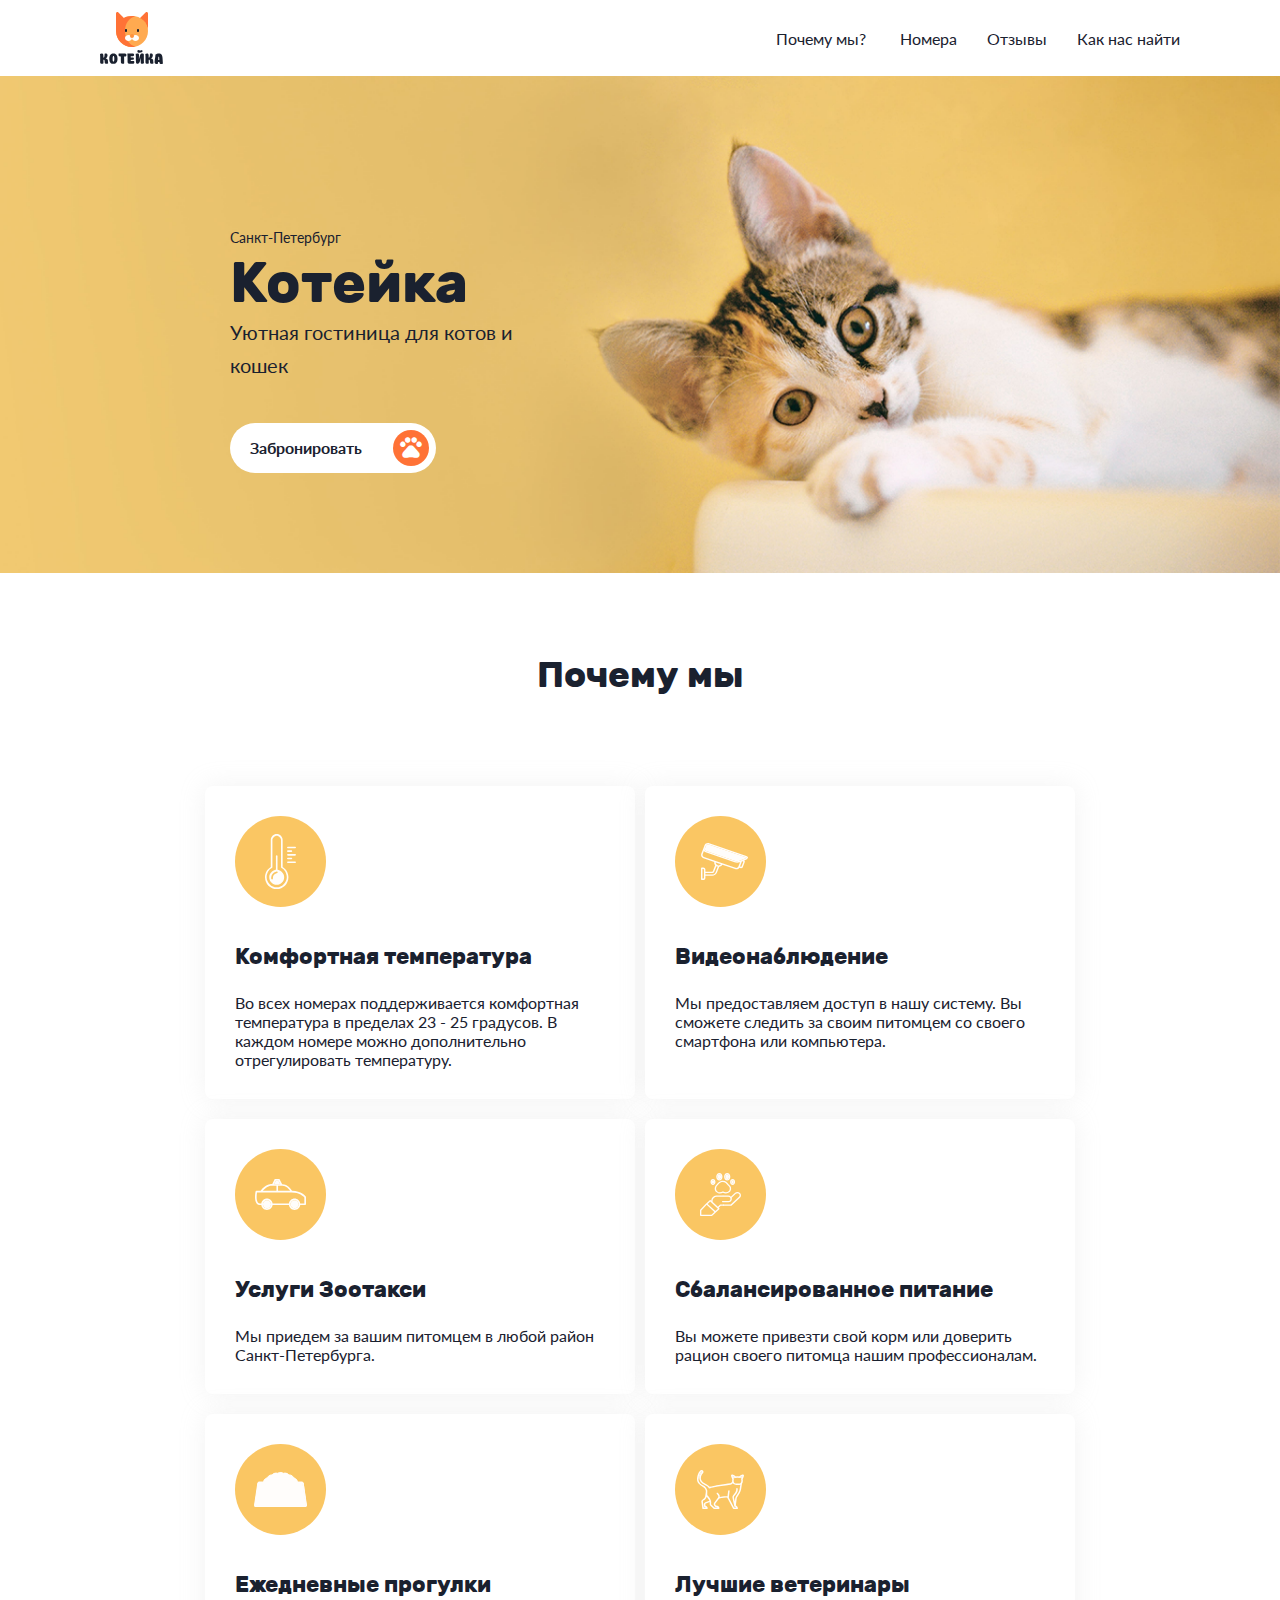
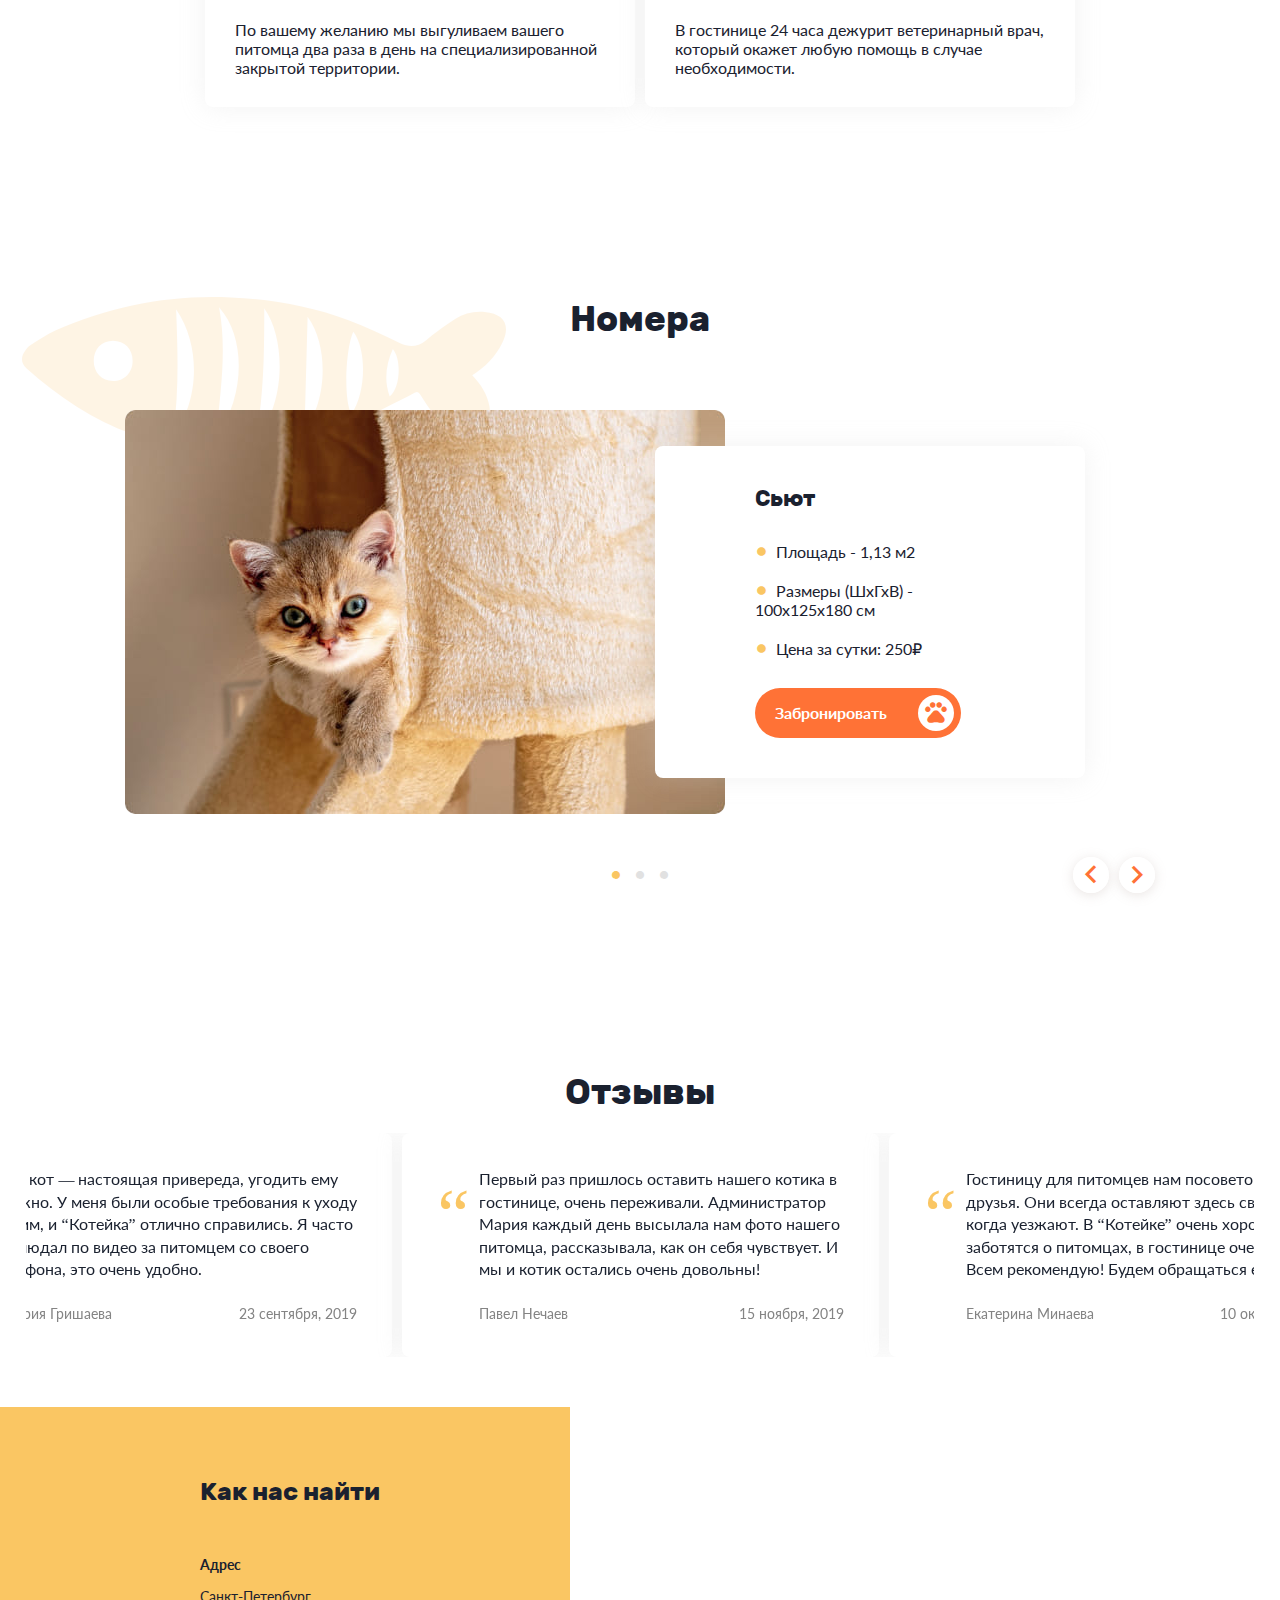
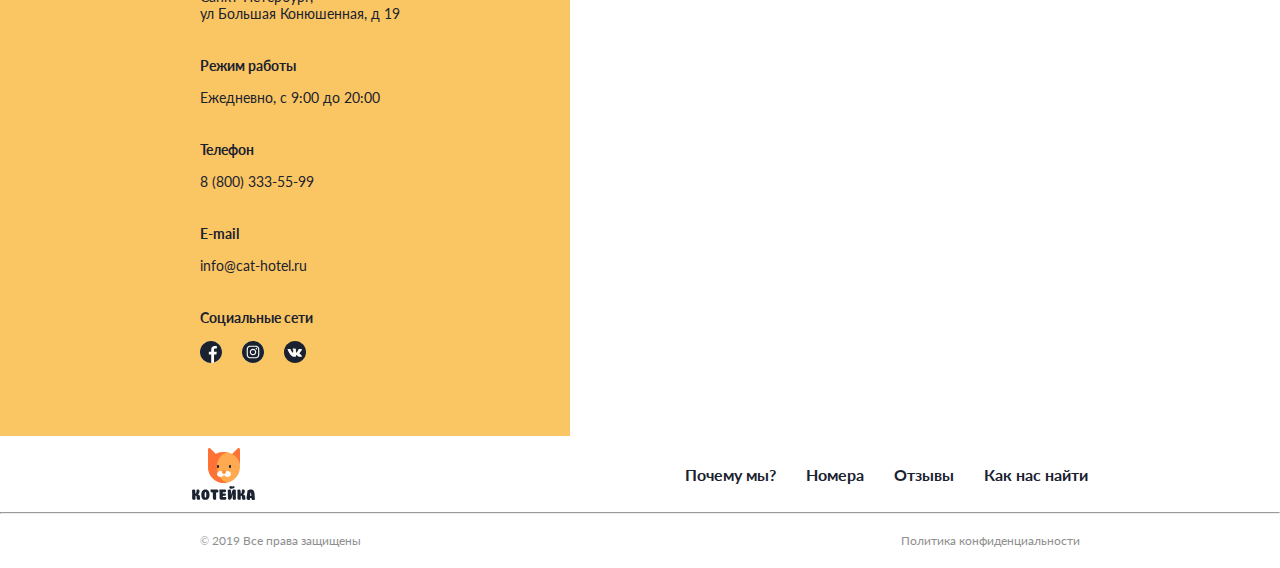
==== commit cb872d32: "New build" ====
--- a/index.html
+++ b/index.html
@@ -3,8 +3,11 @@
   <head>
     <meta charset="utf-8">
     <title>Котейка</title>
+    <meta name="keywords" content="Котейка, hotelcat, гостиница для котов и кошек">
+    <meta name="description" content="Котейка - уютная гостиница для котов и кошек. Все условия: комфортная температура, услуги зоотакси, сбалансированное питание, лучшие ветеринары, ежедневные прогулки.">
+    <meta name="robots" content="index, follow">
     <meta name="viewport" content="width=device-width, initial-scale=1, minimum-scale=0.5, maximum-scale=2.0">
-  <link href="assets/css/index.01a6efb63a0fb563ca73.css" rel="stylesheet"></head>
+  <link href="assets/css/index.5d81a166d1bdd780d070.css" rel="stylesheet"></head>
   <body>
     <header>
       <div class="menu"> 
@@ -44,9 +47,9 @@
           <div class="form__calendar"> 
             <div class="form__text form__text_first">Дата заезда</div>
             <div class="form__text">с</div>
-            <input class="input" type="data" placeholder="18.03.2020">
+            <input class="input" type="data" placeholder="25.03.2020">
             <div class="form__text">по </div>
-            <input class="input" type="data" placeholder="23.03.2020">
+            <input class="input" type="data" placeholder="30.03.2020">
           </div>
           <div class="form__book">
             <div class="button button_red book-on">
@@ -185,5 +188,5 @@
         <div class="footer__text">Политика конфиденциальности</div>
       </div>
     </footer>
-  <script type="text/javascript" src="assets/js/vendors.7cd81d96c807e2abbc13.js"></script><script type="text/javascript" src="assets/js/index.7cd81d96c807e2abbc13.js"></script></body>
+  <script type="text/javascript" src="assets/js/vendors.9963a5ea06767d263e47.js"></script><script type="text/javascript" src="assets/js/index.9963a5ea06767d263e47.js"></script></body>
 </html>--- a/assets/css/index.5d81a166d1bdd780d070.css
+++ b/assets/css/index.5d81a166d1bdd780d070.css
@@ -0,0 +1,264 @@
+@font-face{font-family:Lato;src:url(../../fonts/latoregular.woff);font-weight:400}@font-face{font-family:Lato;src:url(../../fonts/latobold.woff);font-weight:700}@font-face{font-family:Rubik;src:url(../../fonts/Rubik.woff);font-weight:400}@font-face{font-family:Rubik;src:url(../../fonts/Rubikbold.woff);font-weight:700}@font-face{font-family:Material Icons;src:url(../../fonts/MaterialIcons-Regular.woff)}
+/**
+ * Owl Carousel v2.3.4
+ * Copyright 2013-2018 David Deutsch
+ * Licensed under: SEE LICENSE IN https://github.com/OwlCarousel2/OwlCarousel2/blob/master/LICENSE
+ */
+/*
+ *  Owl Carousel - Core
+ */
+.owl-carousel {
+  display: none;
+  width: 100%;
+  -webkit-tap-highlight-color: transparent;
+  /* position relative and z-index fix webkit rendering fonts issue */
+  position: relative;
+  z-index: 1; }
+  .owl-carousel .owl-stage {
+    position: relative;
+    -ms-touch-action: pan-Y;
+    touch-action: manipulation;
+    -moz-backface-visibility: hidden;
+    /* fix firefox animation glitch */ }
+  .owl-carousel .owl-stage:after {
+    content: ".";
+    display: block;
+    clear: both;
+    visibility: hidden;
+    line-height: 0;
+    height: 0; }
+  .owl-carousel .owl-stage-outer {
+    position: relative;
+    overflow: hidden;
+    /* fix for flashing background */
+    -webkit-transform: translate3d(0px, 0px, 0px); }
+  .owl-carousel .owl-wrapper,
+  .owl-carousel .owl-item {
+    -webkit-backface-visibility: hidden;
+    -moz-backface-visibility: hidden;
+    -ms-backface-visibility: hidden;
+    -webkit-transform: translate3d(0, 0, 0);
+    -moz-transform: translate3d(0, 0, 0);
+    -ms-transform: translate3d(0, 0, 0); }
+  .owl-carousel .owl-item {
+    position: relative;
+    min-height: 1px;
+    float: left;
+    -webkit-backface-visibility: hidden;
+    -webkit-tap-highlight-color: transparent;
+    -webkit-touch-callout: none; }
+  .owl-carousel .owl-item img {
+    display: block;
+    width: 100%; }
+  .owl-carousel .owl-nav.disabled,
+  .owl-carousel .owl-dots.disabled {
+    display: none; }
+  .owl-carousel .owl-nav .owl-prev,
+  .owl-carousel .owl-nav .owl-next,
+  .owl-carousel .owl-dot {
+    cursor: pointer;
+    -webkit-user-select: none;
+    -khtml-user-select: none;
+    -moz-user-select: none;
+    -ms-user-select: none;
+    user-select: none; }
+  .owl-carousel .owl-nav button.owl-prev,
+  .owl-carousel .owl-nav button.owl-next,
+  .owl-carousel button.owl-dot {
+    background: none;
+    color: inherit;
+    border: none;
+    padding: 0 !important;
+    font: inherit; }
+  .owl-carousel.owl-loaded {
+    display: block; }
+  .owl-carousel.owl-loading {
+    opacity: 0;
+    display: block; }
+  .owl-carousel.owl-hidden {
+    opacity: 0; }
+  .owl-carousel.owl-refresh .owl-item {
+    visibility: hidden; }
+  .owl-carousel.owl-drag .owl-item {
+    -ms-touch-action: pan-y;
+        touch-action: pan-y;
+    -webkit-user-select: none;
+    -moz-user-select: none;
+    -ms-user-select: none;
+    user-select: none; }
+  .owl-carousel.owl-grab {
+    cursor: move;
+    cursor: grab; }
+  .owl-carousel.owl-rtl {
+    direction: rtl; }
+  .owl-carousel.owl-rtl .owl-item {
+    float: right; }
+
+/* No Js */
+.no-js .owl-carousel {
+  display: block; }
+
+/*
+ *  Owl Carousel - Animate Plugin
+ */
+.owl-carousel .animated {
+  animation-duration: 1000ms;
+  animation-fill-mode: both; }
+
+.owl-carousel .owl-animated-in {
+  z-index: 0; }
+
+.owl-carousel .owl-animated-out {
+  z-index: 1; }
+
+.owl-carousel .fadeOut {
+  animation-name: fadeOut; }
+
+@keyframes fadeOut {
+  0% {
+    opacity: 1; }
+  100% {
+    opacity: 0; } }
+
+/*
+ * 	Owl Carousel - Auto Height Plugin
+ */
+.owl-height {
+  transition: height 500ms ease-in-out; }
+
+/*
+ * 	Owl Carousel - Lazy Load Plugin
+ */
+.owl-carousel .owl-item {
+  /**
+			This is introduced due to a bug in IE11 where lazy loading combined with autoheight plugin causes a wrong
+			calculation of the height of the owl-item that breaks page layouts
+		 */ }
+  .owl-carousel .owl-item .owl-lazy {
+    opacity: 0;
+    transition: opacity 400ms ease; }
+  .owl-carousel .owl-item .owl-lazy[src^=""], .owl-carousel .owl-item .owl-lazy:not([src]) {
+    max-height: 0; }
+  .owl-carousel .owl-item img.owl-lazy {
+    transform-style: preserve-3d; }
+
+/*
+ * 	Owl Carousel - Video Plugin
+ */
+.owl-carousel .owl-video-wrapper {
+  position: relative;
+  height: 100%;
+  background: #000; }
+
+.owl-carousel .owl-video-play-icon {
+  position: absolute;
+  height: 80px;
+  width: 80px;
+  left: 50%;
+  top: 50%;
+  margin-left: -40px;
+  margin-top: -40px;
+  background: url(../../img/owl.video.play.png) no-repeat;
+  cursor: pointer;
+  z-index: 1;
+  -webkit-backface-visibility: hidden;
+  transition: transform 100ms ease; }
+
+.owl-carousel .owl-video-play-icon:hover {
+  -ms-transform: scale(1.3, 1.3);
+      transform: scale(1.3, 1.3); }
+
+.owl-carousel .owl-video-playing .owl-video-tn,
+.owl-carousel .owl-video-playing .owl-video-play-icon {
+  display: none; }
+
+.owl-carousel .owl-video-tn {
+  opacity: 0;
+  height: 100%;
+  background-position: center center;
+  background-repeat: no-repeat;
+  background-size: contain;
+  transition: opacity 400ms ease; }
+
+.owl-carousel .owl-video-frame {
+  position: relative;
+  z-index: 1;
+  height: 100%;
+  width: 100%; }
+
+/**
+ * Owl Carousel v2.3.4
+ * Copyright 2013-2018 David Deutsch
+ * Licensed under: SEE LICENSE IN https://github.com/OwlCarousel2/OwlCarousel2/blob/master/LICENSE
+ */
+/*
+ * 	Default theme - Owl Carousel CSS File
+ */
+.owl-theme .owl-nav {
+  margin-top: 10px;
+  text-align: center;
+  -webkit-tap-highlight-color: transparent; }
+  .owl-theme .owl-nav [class*='owl-'] {
+    color: #FFF;
+    font-size: 14px;
+    margin: 5px;
+    padding: 4px 7px;
+    background: #D6D6D6;
+    display: inline-block;
+    cursor: pointer;
+    border-radius: 3px; }
+    .owl-theme .owl-nav [class*='owl-']:hover {
+      background: #869791;
+      color: #FFF;
+      text-decoration: none; }
+  .owl-theme .owl-nav .disabled {
+    opacity: 0.5;
+    cursor: default; }
+
+.owl-theme .owl-nav.disabled + .owl-dots {
+  margin-top: 10px; }
+
+.owl-theme .owl-dots {
+  text-align: center;
+  -webkit-tap-highlight-color: transparent; }
+  .owl-theme .owl-dots .owl-dot {
+    display: inline-block;
+    zoom: 1;
+    *display: inline; }
+    .owl-theme .owl-dots .owl-dot span {
+      width: 10px;
+      height: 10px;
+      margin: 5px 7px;
+      background: #D6D6D6;
+      display: block;
+      -webkit-backface-visibility: visible;
+      transition: opacity 200ms ease;
+      border-radius: 30px; }
+    .owl-theme .owl-dots .owl-dot.active span, .owl-theme .owl-dots .owl-dot:hover span {
+      background: #869791; }
+
+h1,h2,h3{font-family:Rubik,sans serif}*{margin:0;padding:0;font-family:Lato}html{font-size:16px}a,html{color:#1a212f}a{text-decoration:none;cursor:pointer}
+.option-input{-webkit-appearance:none;-moz-appearance:none;-ms-appearance:none;-o-appearance:none;appearance:none;height:20px;width:20px;-webkit-transition:all .15s ease-out 0s;-o-transition:all .15s ease-out 0s;transition:all .15s ease-out 0s;color:#1a212f;cursor:pointer;display:inline-block;margin-right:10px;outline:none;position:relative;z-index:8;border:1px solid #e1e1e1;-webkit-box-sizing:border-box;box-sizing:border-box}.option-input,.option-input:hover{background:#fff}.option-input:checked:before{height:20px;width:20px;position:absolute;content:"✔";top:-1px;left:-1px;display:inline-block;font-size:14px;text-align:center;line-height:20px}.label{display:-webkit-box;display:-ms-flexbox;display:flex;-webkit-box-orient:horizontal;-webkit-box-direction:normal;-ms-flex-direction:row;flex-direction:row;-webkit-box-align:center;-ms-flex-align:center;align-items:center}.label__text{font-size:14px;line-height:17px}
+.filter-button{display:-webkit-box;display:-ms-flexbox;display:flex;-webkit-box-align:center;-ms-flex-align:center;align-items:center;-webkit-box-pack:center;-ms-flex-pack:center;justify-content:center;width:11.5625rem;height:3.125rem;border-radius:1.5625rem;border:1px solid #fac663;-webkit-box-sizing:border-box;box-sizing:border-box;cursor:pointer}.filter-button_yellow{background:#fac663}.filter-button_white{background:#fff}.filter-button__text{font-size:.875rem;line-height:1.0625rem;font-style:normal;font-weight:600}
+.filter{display:-webkit-box;display:-ms-flexbox;display:flex;-webkit-box-orient:vertical;-webkit-box-direction:normal;-ms-flex-direction:column;flex-direction:column}.filter__text{font-style:normal;font-weight:500;font-size:16px;line-height:19px;margin-bottom:20px}.filter__sale{margin-bottom:35px;display:-webkit-box;display:-ms-flexbox;display:flex;-webkit-box-orient:horizontal;-webkit-box-direction:normal;-ms-flex-direction:row;flex-direction:row}.filter__sale input{height:24px;width:100px;margin-right:10px}.filter>.label{margin-bottom:15px}.filter>.filter-button{margin-top:15px}
+.footer__bottom,.footer__top{display:-webkit-box;display:-ms-flexbox;display:flex;-webkit-box-orient:horizontal;-webkit-box-direction:normal;-ms-flex-direction:row;flex-direction:row;-webkit-box-align:center;-ms-flex-align:center;align-items:center}.footer__top{-webkit-box-pack:justify;-ms-flex-pack:justify;justify-content:space-between;-ms-flex-wrap:wrap;flex-wrap:wrap;max-width:75rem;padding:.75rem;margin:0 11.25rem}.footer__nav,.footer__one{display:-webkit-box;display:-ms-flexbox;display:flex;-webkit-box-orient:horizontal;-webkit-box-direction:normal;-ms-flex-direction:row;flex-direction:row}.footer__li{margin-left:1.875rem;font-size:16px;line-height:19px;font-weight:600;font-size:normal}.footer__logo{width:63px;height:52px}.footer__bottom{display:-webkit-box;display:-ms-flexbox;display:flex;-webkit-box-align:center;-ms-flex-align:center;align-items:center;-webkit-box-pack:justify;-ms-flex-pack:justify;justify-content:space-between;-ms-flex-wrap:wrap;flex-wrap:wrap;-webkit-box-orient:horizontal;-webkit-box-direction:normal;-ms-flex-direction:row;flex-direction:row;max-width:75rem;padding:1.25rem;margin:0 11.25rem;color:#8f8f8f;font-size:.75rem;line-height:.875rem}footer>br{background:#8f8f8f;color:#8f8f8f;height:1px;border:none}@media screen and (max-width:1030px){.footer__top{padding:.75rem 1.25rem}.footer__bottom,.footer__top{max-width:39rem;margin:0 auto}}@media screen and (max-width:540px){.footer__top{-webkit-box-align:start;-ms-flex-align:start;align-items:flex-start}.footer__one,.footer__top{-webkit-box-orient:vertical;-webkit-box-direction:normal;-ms-flex-direction:column;flex-direction:column}.footer__one{margin:1.25rem 2.5rem .625rem 0}.footer__li{margin-left:0;padding-bottom:20px}}
+.booking__title{font-family:Rubik;font-weight:700;font-size:28px;line-height:33px;margin-bottom:1.5625rem;text-align:center}.booking__button>.button{margin-top:3.125rem;width:122px}.booking__button>.button>.button__text{padding-left:34px}@media screen and (max-width:540px){.booking__title{font-size:24px;line-height:28px;margin-bottom:1.25rem}.booking__button>.button{margin-top:2.1875rem}}
+.form{max-width:570px;-webkit-box-sizing:border-box;box-sizing:border-box;display:-webkit-box;display:-ms-flexbox;display:flex;-webkit-box-orient:vertical;-webkit-box-direction:normal;-ms-flex-direction:column;flex-direction:column;-webkit-box-align:center;-ms-flex-align:center;align-items:center;background:#fffefd;-webkit-box-shadow:0 0 25px hsla(0,0%,81.6%,.25);box-shadow:0 0 25px hsla(0,0%,81.6%,.25);border-radius:10px;padding:4.375rem;margin:auto;position:relative}.form>h2{font-weight:700;font-size:28px;line-height:33px;margin-bottom:3.125rem;text-align:center}.form>.input{margin-bottom:1.25rem}.form__paw{position:absolute;width:137px;height:117px;top:10px;left:10px;-webkit-transform:matrix(.82,-.57,-.57,-.82,0,0);-ms-transform:matrix(.82,-.57,-.57,-.82,0,0);transform:matrix(.82,-.57,-.57,-.82,0,0)}.form__clear{font-family:Material Icons;font-size:2.5rem;position:absolute;top:0;right:5%;cursor:pointer}.form__calendar{display:-webkit-box;display:-ms-flexbox;display:flex;-webkit-box-orient:horizontal;-webkit-box-direction:normal;-ms-flex-direction:row;flex-direction:row;-ms-flex-wrap:wrap;flex-wrap:wrap;-webkit-box-pack:justify;-ms-flex-pack:justify;justify-content:space-between;-webkit-box-align:center;-ms-flex-align:center;align-items:center;width:100%;margin-bottom:3.125rem}.form__calendar>.input{max-width:120px}.form__calendar>.input::-webkit-input-placeholder{color:#b5b5b5}.form__text{color:#1a212f;font-size:16px;line-height:19px}#overlay{position:absolute;display:none;width:100%;height:250%;padding-top:5%;top:0;left:0;right:0;bottom:0;background-color:hsla(0,0%,100%,.5);z-index:200}@media screen and (max-width:540px){.form{padding:3.75rem .9375rem}.form>h2{font-size:24px;line-height:28px;margin-bottom:2.5rem}.form__calendar{margin-bottom:2.1875rem}.form__text_first{-ms-flex-preferred-size:100%;flex-basis:100%;padding-bottom:15px;text-align:center}}@media screen and (max-width:1000px){#overlay{padding-top:15%}}
+.header{display:-webkit-box;display:-ms-flexbox;display:flex;-webkit-box-orient:horizontal;-webkit-box-direction:normal;-ms-flex-flow:row nowrap;flex-flow:row nowrap;-webkit-box-align:center;-ms-flex-align:center;align-items:center;-webkit-box-pack:justify;-ms-flex-pack:justify;justify-content:space-between}.header__logo,.header__nav{margin:12px 70px 12px 100px}.header__logo{width:63px;height:52px}.header__nav{display:-webkit-box;display:-ms-flexbox;display:flex;-webkit-box-orient:horizontal;-webkit-box-direction:normal;-ms-flex-direction:row;flex-direction:row}.header__li{padding:0 30px 0 0}@media screen and (max-width:677px){.header{display:none}}@media screen and (max-width:1030px){.header__logo,.header__nav{margin:12px 45px}}
+#menu__toggle{opacity:0}#menu__toggle:checked~.menu__btn>span{-webkit-transform:rotate(45deg);-ms-transform:rotate(45deg);transform:rotate(45deg)}#menu__toggle:checked~.menu__btn>span:before{top:0;-webkit-transform:rotate(0);-ms-transform:rotate(0);transform:rotate(0)}#menu__toggle:checked~.menu__btn>span:after{top:0;-webkit-transform:rotate(90deg);-ms-transform:rotate(90deg);transform:rotate(90deg)}#menu__toggle:checked~.menu__box{visibility:visible;left:0}.menu__btn{display:-webkit-box;display:-ms-flexbox;display:flex;-webkit-box-align:center;-ms-flex-align:center;align-items:center;position:fixed;top:20px;right:30px;width:26px;height:26px;cursor:pointer;z-index:11}.menu__btn>span,.menu__btn>span:after,.menu__btn>span:before{display:block;position:absolute;width:100%;height:2px;background-color:#1a212f;-webkit-transition-duration:.25s;-o-transition-duration:.25s;transition-duration:.25s}.menu__btn>span:before{content:"";top:-8px}.menu__btn>span:after{content:"";top:8px}.menu__box{position:fixed;visibility:hidden;top:0;z-index:10;left:-100%;width:100%;height:100%;margin:0;padding:80px 0;list-style:none;background-color:#fac663;-webkit-box-shadow:1px 0 6px rgba(0,0,0,.2);box-shadow:1px 0 6px rgba(0,0,0,.2)}.menu__box,.menu__item{display:block;-webkit-transition-duration:.25s;-o-transition-duration:.25s;transition-duration:.25s}.menu__item{padding:12px 24px;color:#1a212f;font-family:Rubik,sans-serif;font-size:20px;line-height:1.75rem;font-weight:600;text-decoration:none}.menu__item_number{font-weight:400}.menu__item:hover{background-color:#cfd8dc}.menu{min-height:76px}.menu__logo{position:absolute;top:15px;left:25px;z-index:11}@media screen and (min-width:678px){.menu{display:none}}
+.main-header{position:relative;background-image:url(../../img/main-cat.jpg);background-size:100% 100%;background-repeat:no-repeat;width:100%}.main-header__text{font-size:1.25rem;line-height:2.1rem}.main-header__text_small{font-size:.875rem;line-height:1.4875rem;margin-top:150px}.main-header__content{display:-webkit-box;display:-ms-flexbox;display:flex;-webkit-box-orient:vertical;-webkit-box-direction:normal;-ms-flex-direction:column;flex-direction:column;margin:0 auto;width:320px;padding-right:500px}.main-header__content>h1{font-size:56px;line-height:66px}.main-header__content>.button{margin:40px 0 100px}@media screen and (max-width:540px){.main-header{background-image:url(../../img/main-cat-v.jpg)}.main-header__text{font-size:1rem;line-height:1.6625rem}.main-header__text_small{margin-top:50px;font-size:.75rem;line-height:1.225rem}.main-header__content{-webkit-box-align:center;-ms-flex-align:center;align-items:center;margin:0 auto!important}.main-header__content>h1{font-size:44px;line-height:52px}.main-header__content>.button{margin:40px 0 230px}}@media screen and (max-width:1030px){.main-header__content{margin:0 auto 0 50px;padding-right:0}}
+.promotion{position:relative;background-image:url(../../img/fon-cat.jpg);background-size:100% 100%;background-repeat:no-repeat;width:100%}.promotion__text{font-size:.9375rem;line-height:1.3125rem}.promotion__content{display:-webkit-box;display:-ms-flexbox;display:flex;-webkit-box-orient:vertical;-webkit-box-direction:normal;-ms-flex-direction:column;flex-direction:column;margin:0 auto;width:320px;padding-right:300px}.promotion__content>h3{margin-top:70px;font-size:36px;line-height:43px}.promotion__content>h2{font-size:56px;line-height:66px;margin-bottom:25px}.promotion__content>.button{margin:35px 0 70px}@media screen and (max-width:540px){.promotion{background-image:url(../../img/fon-cat-v.jpg);height:496px}.promotion__content{-webkit-box-align:center;-ms-flex-align:center;align-items:center;margin:0 auto!important}.promotion__content>h3{margin-top:50px;font-size:24px;line-height:28px}.promotion__content>h2{font-size:37px;line-height:44px;margin-bottom:20px}.promotion__content>.button{margin:30px 0 auto}}@media screen and (max-width:720px){.promotion__content{margin:0 auto 0 50px;padding-right:0}}
+.button{display:-webkit-box;display:-ms-flexbox;display:flex;-webkit-box-align:center;-ms-flex-align:center;align-items:center;-webkit-box-pack:justify;-ms-flex-pack:justify;justify-content:space-between;width:12.875rem;height:3.125rem;border-radius:1.5625rem;cursor:pointer}.button_red{color:#fff;background:#ff7236}.button_white{color:#1a212f;background:#fff}.button__text{font-size:1rem;line-height:1.25rem;font-style:normal;font-weight:600;padding-left:1.25rem}.button__pets{font-family:Material Icons;font-size:1.625rem;-webkit-box-sizing:border-box;box-sizing:border-box;margin-right:.4375rem;width:2.25rem;height:2.25rem;text-align:center;border-radius:50%}.button__pets:after{content:"pets";position:relative;top:4px}.button__pets_red{background:#ff7236;color:#fff}.button__pets_white{background:#fff;color:#ff7236}
+.card{width:16.875rem;-webkit-box-sizing:border-box;box-sizing:border-box;border:1px solid #e1e1e1;-webkit-box-shadow:0 0 25px hsla(0,0%,81.6%,.25);box-shadow:0 0 25px hsla(0,0%,81.6%,.25);border-radius:6px;background:#fff}.card>a>img{width:16.875rem;height:11.5625rem}.card__main{padding:1.5625rem 0 1.5625rem 1.25rem}.card__main h3{font-size:1.5rem;font-weight:500;padding-bottom:1.25rem}.card__text{font-size:.875rem;padding-bottom:.9375rem}.card__button{margin-top:10px}.card__equipment,.card__icons{display:-webkit-box;display:-ms-flexbox;display:flex;-webkit-box-orient:horizontal;-webkit-box-direction:normal;-ms-flex-direction:row;flex-direction:row}.card__icons{padding-left:.75rem}.card__icons>.equipment{padding-right:.5rem}
+.equipment__tooltip-toggle{cursor:pointer;position:relative}.equipment__tooltip-toggle:before{position:absolute;top:-55px;left:-65px;background-color:#fff;border-radius:4px;-webkit-box-shadow:0 2px 12px rgba(173,152,143,.18);box-shadow:0 2px 12px rgba(173,152,143,.18);content:attr(aria-label);padding:.625rem;border:1px solid #fac663;text-transform:none;-webkit-transition:all .5s ease;-o-transition:all .5s ease;transition:all .5s ease;width:125px}.equipment__tooltip-toggle:after{position:absolute;top:-20px;left:-3px;border-left:15px solid rgba(0,0,0,0);border-right:15px solid rgba(0,0,0,0);border-top:15px solid #fac663;content:" ";margin-left:-5px}.equipment__tooltip-toggle:after,.equipment__tooltip-toggle:before{font-size:12px;line-height:14px;opacity:0;pointer-events:none;text-align:center}.equipment__tooltip-toggle:focus:after,.equipment__tooltip-toggle:focus:before,.equipment__tooltip-toggle:hover:after,.equipment__tooltip-toggle:hover:before{opacity:1;-webkit-transition:all .75s ease;-o-transition:all .75s ease;transition:all .75s ease}
+.input{border:1px solid #d7d7d7;-webkit-box-sizing:border-box;box-sizing:border-box;border-radius:25px;height:3.25rem;padding-left:20px;width:100%}.input::-webkit-input-placeholder{color:#1a212f;font-size:16px;line-height:19px}.input:-moz-placeholder,.input::-moz-placeholder{color:#1a212f;font-size:16px;line-height:19px}.input:-ms-input-placeholder{color:#1a212f;font-size:16px;line-height:19px}
+.mapblock{display:-webkit-box;display:-ms-flexbox;display:flex;-webkit-box-orient:horizontal;-webkit-box-direction:normal;-ms-flex-direction:row;flex-direction:row}.mapblock__info{background:#fac663;min-width:16.25rem;padding:4.375rem 6.875rem 4.375rem 12.5rem}.mapblock__info>h2{font-weight:700;padding-bottom:3.125rem;font-size:1.5625rem}.mapblock__li{font-size:.875rem;padding-bottom:35px}.mapblock__icon{width:1.375rem;margin-right:1.25rem}.mapblock__bold{font-weight:700;padding-bottom:15px}.mapblock__map{width:100%}.mapblock iframe{min-height:500px}@media screen and (max-width:730px){.mapblock{-webkit-box-orient:vertical;-webkit-box-direction:normal;-ms-flex-direction:column;flex-direction:column}.mapblock__info{padding:1.875rem .9375rem!important}.mapblock iframe{min-height:300px}}@media screen and (max-width:1030px){.mapblock__info{padding:3.125rem 2.8125rem}}
+.number{position:relative;width:64.375rem;margin:6.25rem auto;display:-webkit-box;display:-ms-flexbox;display:flex;-webkit-box-orient:vertical;-webkit-box-direction:normal;-ms-flex-direction:column;flex-direction:column;-webkit-box-pack:center;-ms-flex-pack:center;justify-content:center}.number>h2{font-size:2.25rem;line-height:2.6875rem;margin:0 auto 4.375rem}.number__fish{position:absolute;opacity:.15;top:0;left:-10%;z-index:-1;width:30.25rem}.number__main{display:-webkit-box;display:-ms-flexbox;display:flex;-webkit-box-orient:horizontal;-webkit-box-direction:normal;-ms-flex-direction:row;flex-direction:row;-webkit-box-align:center;-ms-flex-align:center;align-items:center;padding-bottom:3.4375rem}.number__main>.hidden{display:none}.number__condition{z-index:1;position:relative;left:-70px;display:-webkit-box;display:-ms-flexbox;display:flex;-webkit-box-orient:vertical;-webkit-box-direction:normal;-ms-flex-direction:column;flex-direction:column;background:#fff;-webkit-box-shadow:0 0 1.5625rem hsla(0,0%,81.6%,.25);box-shadow:0 0 1.5625rem hsla(0,0%,81.6%,.25);border-radius:.5rem;padding:2.5rem 6.25rem}.number__condition>ul{margin:1.875rem 0 .625rem}.number__condition>ul>li{list-style-type:none;font-size:1rem;line-height:1.1875rem;margin-bottom:1.25rem}.number__title{font-size:1.375rem;line-height:1.625rem}.number__li:before{content:"fiber_manual_record";font-family:Material Icons;font-size:.8125rem;border-radius:50%;color:#fac663;margin:0 8px 0 0}.number__photo{width:37.5rem;height:25.25rem;border-radius:10px}.number__dots{display:-webkit-box;display:-ms-flexbox;display:flex;-webkit-box-orient:horizontal;-webkit-box-direction:normal;-ms-flex-direction:row;flex-direction:row;margin:0 auto}.number__dots>.active{color:#fac663}.number__dot{font-family:Material Icons;font-size:.75rem;padding:0 .375rem;color:#e1e1e1;cursor:pointer;z-index:1}.number__arrows{position:relative;text-align:right;top:-24px}.number__arrow{text-decoration:none;font-family:Material Icons;font-size:2.25rem;color:#ff7236;width:2.25rem;border-radius:50%;-webkit-box-shadow:0 2px 12px rgba(173,152,143,.25);box-shadow:0 2px 12px rgba(173,152,143,.25);background:#fff;-webkit-box-sizing:border-box;box-sizing:border-box;margin-left:.625rem;cursor:pointer}@media screen and (max-width:1030px){.number{width:48rem;margin:5rem auto}.number>h2{margin:0 auto 3.75rem}.number__fish{width:21.1875rem}.number__condition{left:-90px;padding:1.875rem .625rem 1.875rem 1.875rem}.number__condition>ul{margin:1.5625rem 0 .8125rem}.number__condition>ul>li{margin-bottom:1.0625rem;font-size:.9375rem;line-height:1.125rem}.number__title{font-size:1.25rem;line-height:1.5rem}.number__li:before{font-size:.6875rem}.number__photo{width:27.625rem;height:20.375rem}.number__arrows{display:none}}@media screen and (max-width:730px){.number{width:20rem;margin:5rem auto}.number>h2{margin:0 auto 2.5rem;font-size:1.375rem;line-height:2.0625rem}.number__main{-webkit-box-orient:vertical;-webkit-box-direction:normal;-ms-flex-direction:column;flex-direction:column}.number__condition{padding:1.5625rem;position:static;-webkit-box-align:center;-ms-flex-align:center;align-items:center}.number__photo{min-width:19.375rem;width:100%;height:20.375rem}}@media screen and (max-width:540px){.number__fish{width:18.75rem}}
+.rectangle{display:-webkit-box;display:-ms-flexbox;display:flex;-webkit-box-orient:vertical;-webkit-box-direction:normal;-ms-flex-direction:column;flex-direction:column;-webkit-box-pack:start;-ms-flex-pack:start;justify-content:flex-start;padding:1.875rem;max-width:23.125rem;min-width:16.875rem;background:#fff;border-radius:8px;-webkit-box-shadow:0 0 25px hsla(0,0%,81.6%,.25);box-shadow:0 0 25px hsla(0,0%,81.6%,.25)}.rectangle__image{width:5.6875rem}.rectangle__title{font-size:1.375rem;line-height:1.925rem;padding-top:2.1875rem;padding-bottom:1.25rem}.rectangle__text{font-size:1rem;line-height:1.4rem}@media screen and (max-width:768px){.rectangle__image{width:4.6875rem}.rectangle__title{font-size:1.25rem;line-height:1.75rem;padding-top:1.875rem}.rectangle__text{font-size:.9375rem;line-height:1.3125rem}.rectangle{padding:1.5625rem}}@media screen and (max-width:340px){.rectangle__image{width:3.75rem}.rectangle__title{font-size:1.125rem;line-height:1.575rem}}
+.room{display:-webkit-box;display:-ms-flexbox;display:flex;-webkit-box-orient:horizontal;-webkit-box-direction:normal;-ms-flex-direction:row;flex-direction:row;position:relative}.room__text{font-size:16px;line-height:19px}.room__info{display:-webkit-box;display:-ms-flexbox;display:flex;-webkit-box-orient:vertical;-webkit-box-direction:normal;-ms-flex-direction:column;flex-direction:column;margin:0 auto 0 4.375rem}.room__info>p{padding-bottom:15px}.room__info>h1{padding-bottom:2.5rem}.room__equipment{display:-webkit-box;display:-ms-flexbox;display:flex;-webkit-box-orient:horizontal;-webkit-box-direction:normal;-ms-flex-direction:row;flex-direction:row;-webkit-box-align:center;-ms-flex-align:center;align-items:center;margin-bottom:10px}.room__equipment>p{margin-left:8px}.room__paw{position:absolute;right:0;-webkit-transform:matrix(.71,.71,.71,-.71,0,0);-ms-transform:matrix(.71,.71,.71,-.71,0,0);transform:matrix(.71,.71,.71,-.71,0,0)}@media screen and (max-width:730px){.room{-webkit-box-orient:vertical;-webkit-box-direction:normal;-ms-flex-direction:column;flex-direction:column;-webkit-box-pack:center;-ms-flex-pack:center;justify-content:center}.room__info{margin:0}.room__info>h1{padding-bottom:1.25rem;padding-top:1.25rem}.room__paw{display:none}}
+.slide-show{display:grid;grid-columns:100px 500px;grid-rows:repeat(3,132px);grid-template-areas:"one main" "two main" "three main"}.slide-show__main{grid-area:main;width:31.25rem;height:24.75rem;border-radius:8px}.slide-show__additional{border-radius:4px;cursor:pointer;opacity:.5;width:4.375rem;height:7rem;margin-right:1.875rem}.slide-show__additional_one{grid-area:one}.slide-show__additional_two{grid-area:two;align-self:center}.slide-show__additional_three{grid-area:three;align-self:end}@media screen and (max-width:1030px){.slide-show{grid-template-columns:repeat(3,118px);grid-rows:288px 93px;grid-template-areas:"main main main" "one two three"}.slide-show__main{width:22.125rem;height:18rem}.slide-show__additional{width:6.5rem;height:4.875rem;margin-right:0;margin-top:1.3125rem;-ms-flex-item-align:end;align-self:end}.slide-show__additional_two{justify-self:center}.slide-show__additional_three{justify-self:end}}@media screen and (max-width:730px){.slide-show{grid-template-columns:repeat(3,97px);grid-rows:288px 80px}.slide-show__main{width:18.125rem}.slide-show__additional{width:5.375rem;height:4rem;margin-top:1rem}}
+.sort{width:174px;background:#fff;padding:.75rem 1.25rem;border-radius:4px;border-radius:25px;cursor:pointer;position:relative}.sort,.sort__drop{-webkit-box-shadow:0 2px 12px rgba(173,152,143,.18);box-shadow:0 2px 12px rgba(173,152,143,.18)}.sort__drop{border-bottom-left-radius:0;border-bottom-right-radius:0}.sort__main{display:-webkit-box;display:-ms-flexbox;display:flex;-webkit-box-orient:horizontal;-webkit-box-direction:normal;-ms-flex-direction:row;flex-direction:row;-webkit-box-align:center;-ms-flex-align:center;align-items:center;-webkit-box-pack:justify;-ms-flex-pack:justify;justify-content:space-between}.sort__text{font-size:14px;line-height:17px}.sort__arrow{font-family:Material Icons;font-style:normal;font-weight:400;font-size:1.75rem}.sort__li{padding:.75rem 1.25rem}.sort__list{display:-webkit-box;display:-ms-flexbox;display:flex;-webkit-box-orient:vertical;-webkit-box-direction:normal;-ms-flex-direction:column;flex-direction:column;-webkit-box-pack:start;-ms-flex-pack:start;justify-content:flex-start;-ms-flex-line-pack:center;align-content:center;background:#fff;z-index:1;position:absolute;padding-top:4px;left:0;-webkit-box-shadow:0 10px 20px rgba(31,32,65,.05);box-shadow:0 10px 20px rgba(31,32,65,.05);width:214px;-webkit-box-shadow:0 2px 12px rgba(173,152,143,.18);box-shadow:0 2px 12px rgba(173,152,143,.18);border-bottom-left-radius:25px;border-bottom-right-radius:25px}.sort__none{display:none}
+.text-slider{background:#fff;-webkit-box-shadow:0 0 25px hsla(0,0%,81.6%,.25);box-shadow:0 0 25px hsla(0,0%,81.6%,.25);border-radius:8px;padding:35px;display:-webkit-box;display:-ms-flexbox;display:flex;-webkit-box-orient:horizontal;-webkit-box-direction:normal;-ms-flex-flow:row nowrap;flex-flow:row nowrap}.text-slider__quote{font-style:normal;font-weight:500;font-size:72px;line-height:86px;color:#fac663}.text-slider__content{display:-webkit-box;display:-ms-flexbox;display:flex;-webkit-box-orient:vertical;-webkit-box-direction:normal;-ms-flex-direction:column;flex-direction:column;margin-left:10px;width:22.8125rem}.text-slider__text{font-style:normal;font-weight:500;font-size:1rem;line-height:1.4rem;color:#1a212f}.text-slider__footer{display:-webkit-box;display:-ms-flexbox;display:flex;-webkit-box-orient:horizontal;-webkit-box-direction:normal;-ms-flex-direction:row;flex-direction:row;-webkit-box-pack:justify;-ms-flex-pack:justify;justify-content:space-between;font-size:14px;line-height:17px;color:#848484;margin-top:1.5625rem}@media screen and (max-width:500px){.text-slider__content{width:13.75rem}}
+.main{-webkit-box-orient:vertical;-ms-flex-flow:column nowrap;flex-flow:column nowrap;-webkit-box-align:center;-ms-flex-align:center;align-items:center}.main,.main__why{display:-webkit-box;display:-ms-flexbox;display:flex;-webkit-box-direction:normal}.main__why{-webkit-box-pack:center;-ms-flex-pack:center;justify-content:center;-webkit-box-orient:horizontal;-ms-flex-flow:row wrap;flex-flow:row wrap;margin:2.5rem auto 4.375rem}.main__why>.rectangle{margin:0 5px 20px}.main__text-slider{display:-webkit-box;display:-ms-flexbox;display:flex;-webkit-box-orient:vertical;-webkit-box-direction:normal;-ms-flex-direction:column;flex-direction:column;margin:50px 2%;width:96%}.main__text-slider>h2{margin-bottom:20px}.main>h2,.main__text-slider>h2{font-size:36px;line-height:43px;text-align:center}.main>h2{margin:80px auto 50px}.main>.mapblock{-ms-flex-item-align:stretch;align-self:stretch}@media screen and (max-width:400px){.main__why>.rectangle{margin:0 0 20px}.main__text-slider{margin:40px auto;width:320px}}
+.rooms{display:-webkit-box;display:-ms-flexbox;display:flex;-webkit-box-orient:vertical;-webkit-box-direction:normal;-ms-flex-flow:column nowrap;flex-flow:column nowrap;-webkit-box-align:center;-ms-flex-align:center;align-items:center}.rooms>.mapblock{-ms-flex-item-align:stretch;align-self:stretch}
+.search{-webkit-box-orient:vertical;-ms-flex-flow:column nowrap;flex-flow:column nowrap}.search,.search__top{display:-webkit-box;display:-ms-flexbox;display:flex;-webkit-box-direction:normal;-webkit-box-align:center;-ms-flex-align:center;align-items:center}.search__top{-webkit-box-orient:horizontal;-ms-flex-flow:row wrap;flex-flow:row wrap;-webkit-box-pack:justify;-ms-flex-pack:justify;justify-content:space-between;width:87%}.search__top>h1{-ms-flex-preferred-size:60%;flex-basis:60%;font-size:36px;line-height:43px}.search__content{width:87%;display:-webkit-box;display:-ms-flexbox;display:flex;-webkit-box-orient:horizontal;-webkit-box-direction:normal;-ms-flex-flow:row nowrap;flex-flow:row nowrap;-webkit-box-align:start;-ms-flex-align:start;align-items:start}.search__content>.filter{min-width:300px}.search__cards{display:-webkit-box;display:-ms-flexbox;display:flex;-webkit-box-orient:horizontal;-webkit-box-direction:normal;-ms-flex-flow:row wrap;flex-flow:row wrap}.search__cards>.card{margin:30px auto}.search>.mapblock{-ms-flex-item-align:stretch;align-self:stretch}.search__promotion{width:1000px;margin:7.5rem auto}@media screen and (max-width:640px){.search__top{width:95%;-ms-flex-flow:column;flex-flow:column}.search__content,.search__top{-webkit-box-orient:vertical;-webkit-box-direction:normal}.search__content{-ms-flex-flow:column nowrap;flex-flow:column nowrap;-webkit-box-align:center;-ms-flex-align:center;align-items:center}.search__content>.filter{min-width:210px}}@media screen and (max-width:1030px){.search__promotion{width:700px}}@media screen and (max-width:730px){.search__promotion{width:540px}}@media screen and (max-width:541px){.search__promotion{width:310px}}
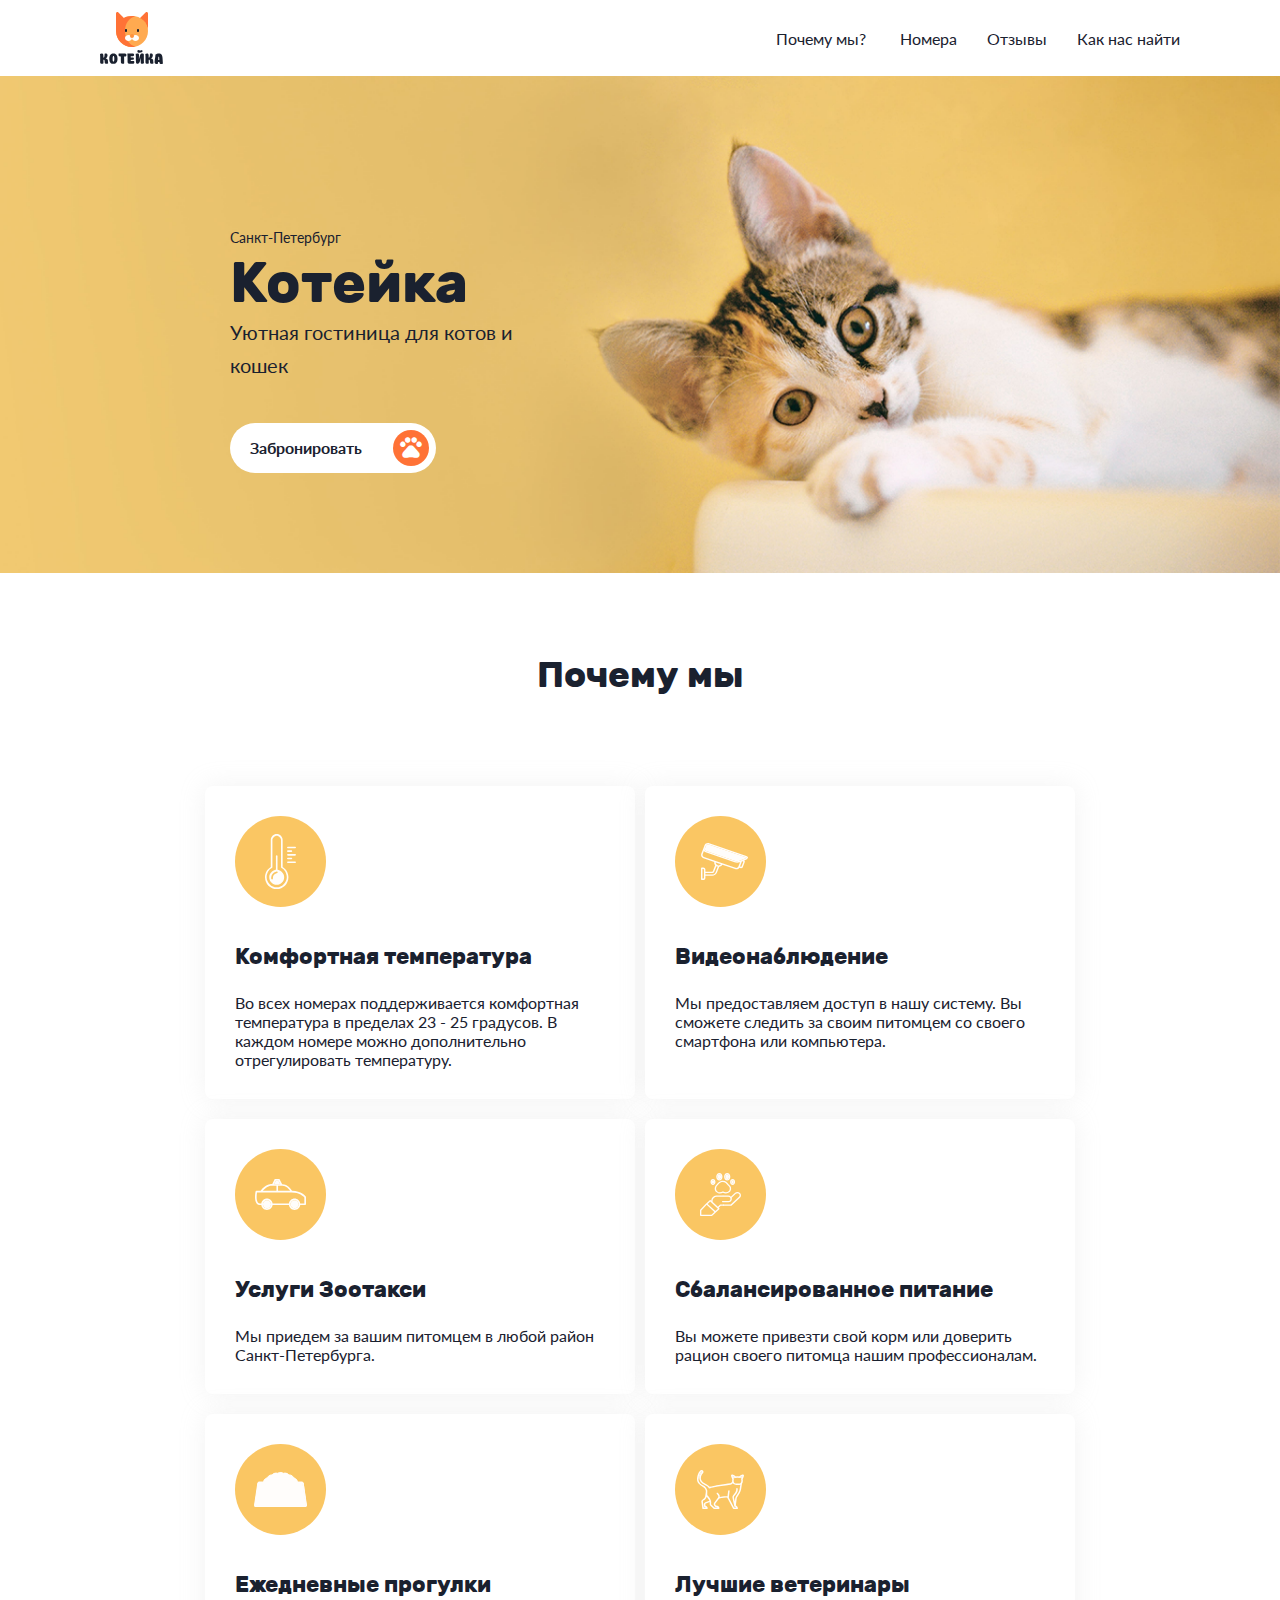
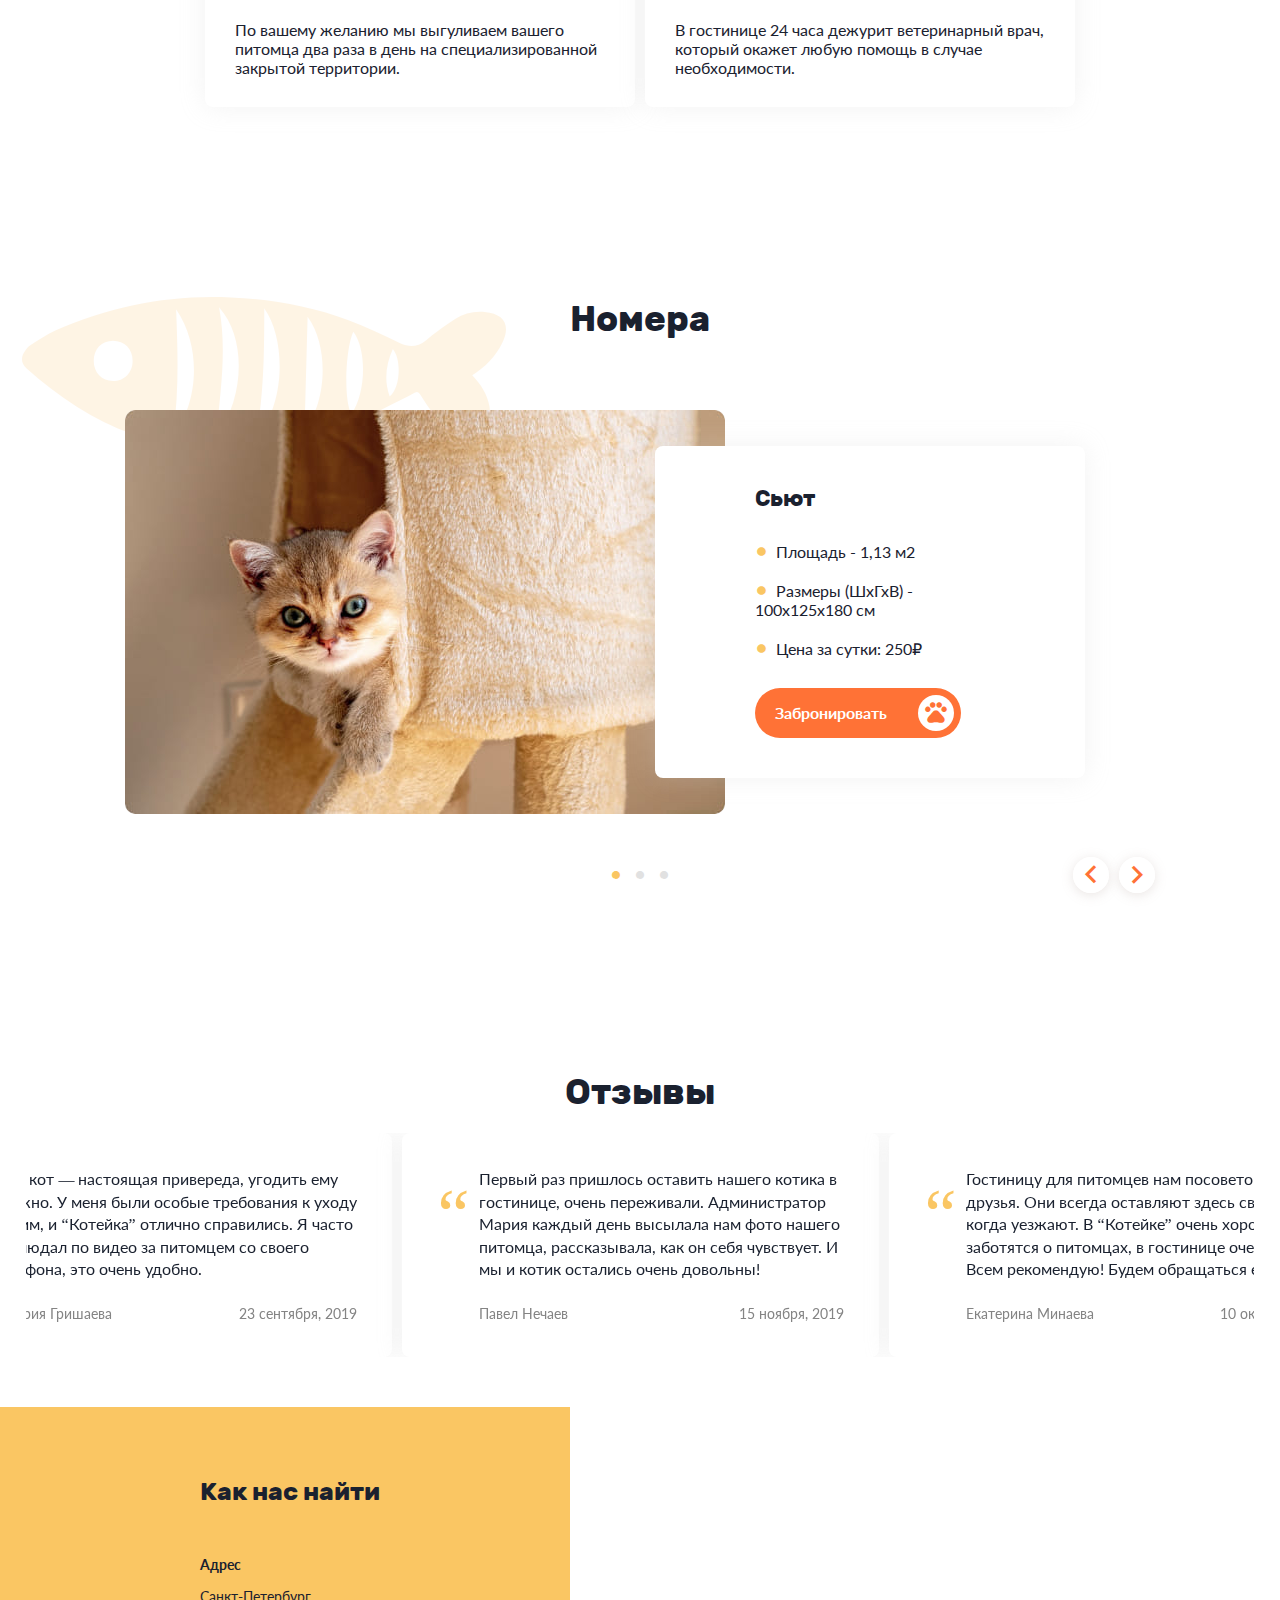
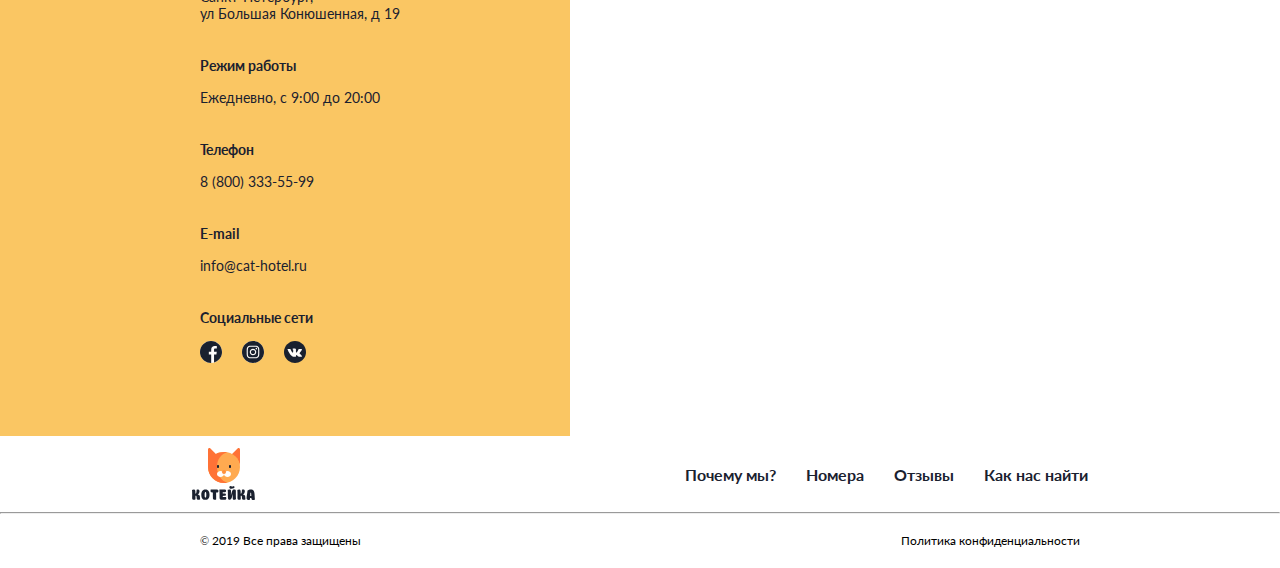
==== commit e3862621: "New" ====
--- a/index.html
+++ b/index.html
@@ -7,7 +7,7 @@
     <meta name="description" content="Котейка - уютная гостиница для котов и кошек. Все условия: комфортная температура, услуги зоотакси, сбалансированное питание, лучшие ветеринары, ежедневные прогулки.">
     <meta name="robots" content="index, follow">
     <meta name="viewport" content="width=device-width, initial-scale=1, minimum-scale=0.5, maximum-scale=2.0">
-  <link href="assets/css/index.5d81a166d1bdd780d070.css" rel="stylesheet"></head>
+  <link href="assets/css/index.ecb73255641822d1f8a0.css" rel="stylesheet"></head>
   <body>
     <header>
       <div class="menu"> 
@@ -37,19 +37,25 @@
     </header>
     <main class="main"> 
       <div id="overlay">
-        <div class="form"> <img class="form__paw" src="img/paw.svg">
+        <div class="form"> <img class="form__paw" src="img/paw.svg" alt="vectoe_paw">
           <div class="form__clear">clear</div>
           <h2>Забронировать номер</h2>
           <input class="input" type="text" placeholder="Ваше имя">
+          <label for=".input"></label>
           <input class="input" type="text" placeholder="Имя Питомца">
+          <label for=".input"></label>
           <input class="input" type="tel" placeholder="Телефон">
+          <label for=".input"></label>
           <input class="input" type="email" placeholder="E-mail">
+          <label for=".input"></label>
           <div class="form__calendar"> 
             <div class="form__text form__text_first">Дата заезда</div>
             <div class="form__text">с</div>
-            <input class="input" type="data" placeholder="25.03.2020">
+            <input class="input" type="data" placeholder="09.04.2020">
+            <label for=".input"></label>
             <div class="form__text">по </div>
-            <input class="input" type="data" placeholder="30.03.2020">
+            <input class="input" type="data" placeholder="14.04.2020">
+            <label for=".input"></label>
           </div>
           <div class="form__book">
             <div class="button button_red book-on">
@@ -98,7 +104,7 @@
           <p class="font-family__text">В гостинице 24 часа дежурит ветеринарный врач, который окажет любую помощь в случае необходимости.</p>
         </div>
       </div>
-      <div class="number"><img class="number__fish" src="img/fish.svg">
+      <div class="number"><img class="number__fish" src="img/fish.svg" alt="vector_fish">
         <h2>Номера</h2>
         <div class="number__main">           <img class="number__photo" src="img/Rectangle 1.jpg" alt="Cat" data-value="0"><img class="number__photo hidden" src="img/Rectangle 2.jpg" alt="Cat" data-value="1"><img class="number__photo hidden" src="img/Rectangle 3.jpg" alt="Cat" data-value="2">
           <div class="number__condition">
@@ -169,7 +175,7 @@
           <div class="mapblock__li">info@cat-hotel.ru</div>
           <div class="mapblock__li mapblock__bold">Социальные сети</div>
           <div class="mapblock__social"> <a href="#"><img class="mapblock__icon" src="img/facebook.svg" alt="facebook"></a><a href="#"><img class="mapblock__icon" src="img/instagram.svg" alt="instagram"></a><a href="#"><img class="mapblock__icon" src="img/vk.svg" alt="vk"></a></div>
-        </div><iframe class="mapblock__map" src="https://yandex.ru/map-widget/v1/?um=constructor%3A9f41a264ae3a2977a20eca61b0bc231142ddf33df4bd77e2c48ab4458236cd7f&amp;source=constructor" frameborder="0"></iframe>
+        </div><iframe title="Яндекс.Карты Котейка" class="mapblock__map" src="https://yandex.ru/map-widget/v1/?um=constructor%3A9f41a264ae3a2977a20eca61b0bc231142ddf33df4bd77e2c48ab4458236cd7f&amp;source=constructor" frameborder="0"></iframe>
       </div>
     </main>
     <footer> 
@@ -188,5 +194,5 @@
         <div class="footer__text">Политика конфиденциальности</div>
       </div>
     </footer>
-  <script type="text/javascript" src="assets/js/vendors.9963a5ea06767d263e47.js"></script><script type="text/javascript" src="assets/js/index.9963a5ea06767d263e47.js"></script></body>
+  <script type="text/javascript" src="assets/js/vendors.77ae4b7561ac92cd096c.js"></script><script type="text/javascript" src="assets/js/index.77ae4b7561ac92cd096c.js"></script></body>
 </html>--- a/assets/css/index.ecb73255641822d1f8a0.css
+++ b/assets/css/index.ecb73255641822d1f8a0.css
@@ -0,0 +1,213 @@
+@font-face{font-family:Lato;src:url(../../fonts/latoregular.woff);font-weight:400;font-display:swap}@font-face{font-family:Lato;src:url(../../fonts/latobold.woff);font-weight:700;font-display:swap}@font-face{font-family:Rubik;src:url(../../fonts/Rubik.woff);font-weight:400;font-display:swap}@font-face{font-family:Rubik;src:url(../../fonts/Rubikbold.woff);font-weight:700;font-display:swap}@font-face{font-family:Material Icons;src:url(../../fonts/MaterialIcons-Regular.woff);font-display:swap}
+/**
+ * Owl Carousel v2.3.4
+ * Copyright 2013-2018 David Deutsch
+ * Licensed under: SEE LICENSE IN https://github.com/OwlCarousel2/OwlCarousel2/blob/master/LICENSE
+ */
+/*
+ *  Owl Carousel - Core
+ */
+.owl-carousel {
+  display: none;
+  width: 100%;
+  -webkit-tap-highlight-color: transparent;
+  /* position relative and z-index fix webkit rendering fonts issue */
+  position: relative;
+  z-index: 1; }
+  .owl-carousel .owl-stage {
+    position: relative;
+    -ms-touch-action: pan-Y;
+    touch-action: manipulation;
+    -moz-backface-visibility: hidden;
+    /* fix firefox animation glitch */ }
+  .owl-carousel .owl-stage:after {
+    content: ".";
+    display: block;
+    clear: both;
+    visibility: hidden;
+    line-height: 0;
+    height: 0; }
+  .owl-carousel .owl-stage-outer {
+    position: relative;
+    overflow: hidden;
+    /* fix for flashing background */
+    -webkit-transform: translate3d(0px, 0px, 0px); }
+  .owl-carousel .owl-wrapper,
+  .owl-carousel .owl-item {
+    -webkit-backface-visibility: hidden;
+    -moz-backface-visibility: hidden;
+    -ms-backface-visibility: hidden;
+    -webkit-transform: translate3d(0, 0, 0);
+    -moz-transform: translate3d(0, 0, 0);
+    -ms-transform: translate3d(0, 0, 0); }
+  .owl-carousel .owl-item {
+    position: relative;
+    min-height: 1px;
+    float: left;
+    -webkit-backface-visibility: hidden;
+    -webkit-tap-highlight-color: transparent;
+    -webkit-touch-callout: none; }
+  .owl-carousel .owl-item img {
+    display: block;
+    width: 100%; }
+  .owl-carousel .owl-nav.disabled,
+  .owl-carousel .owl-dots.disabled {
+    display: none; }
+  .owl-carousel .owl-nav .owl-prev,
+  .owl-carousel .owl-nav .owl-next,
+  .owl-carousel .owl-dot {
+    cursor: pointer;
+    -webkit-user-select: none;
+    -khtml-user-select: none;
+    -moz-user-select: none;
+    -ms-user-select: none;
+    user-select: none; }
+  .owl-carousel .owl-nav button.owl-prev,
+  .owl-carousel .owl-nav button.owl-next,
+  .owl-carousel button.owl-dot {
+    background: none;
+    color: inherit;
+    border: none;
+    padding: 0 !important;
+    font: inherit; }
+  .owl-carousel.owl-loaded {
+    display: block; }
+  .owl-carousel.owl-loading {
+    opacity: 0;
+    display: block; }
+  .owl-carousel.owl-hidden {
+    opacity: 0; }
+  .owl-carousel.owl-refresh .owl-item {
+    visibility: hidden; }
+  .owl-carousel.owl-drag .owl-item {
+    -ms-touch-action: pan-y;
+        touch-action: pan-y;
+    -webkit-user-select: none;
+    -moz-user-select: none;
+    -ms-user-select: none;
+    user-select: none; }
+  .owl-carousel.owl-grab {
+    cursor: move;
+    cursor: grab; }
+  .owl-carousel.owl-rtl {
+    direction: rtl; }
+  .owl-carousel.owl-rtl .owl-item {
+    float: right; }
+
+/* No Js */
+.no-js .owl-carousel {
+  display: block; }
+
+/*
+ *  Owl Carousel - Animate Plugin
+ */
+.owl-carousel .animated {
+  animation-duration: 1000ms;
+  animation-fill-mode: both; }
+
+.owl-carousel .owl-animated-in {
+  z-index: 0; }
+
+.owl-carousel .owl-animated-out {
+  z-index: 1; }
+
+.owl-carousel .fadeOut {
+  animation-name: fadeOut; }
+
+@keyframes fadeOut {
+  0% {
+    opacity: 1; }
+  100% {
+    opacity: 0; } }
+
+/*
+ * 	Owl Carousel - Auto Height Plugin
+ */
+.owl-height {
+  transition: height 500ms ease-in-out; }
+
+/*
+ * 	Owl Carousel - Lazy Load Plugin
+ */
+.owl-carousel .owl-item {
+  /**
+			This is introduced due to a bug in IE11 where lazy loading combined with autoheight plugin causes a wrong
+			calculation of the height of the owl-item that breaks page layouts
+		 */ }
+  .owl-carousel .owl-item .owl-lazy {
+    opacity: 0;
+    transition: opacity 400ms ease; }
+  .owl-carousel .owl-item .owl-lazy[src^=""], .owl-carousel .owl-item .owl-lazy:not([src]) {
+    max-height: 0; }
+  .owl-carousel .owl-item img.owl-lazy {
+    transform-style: preserve-3d; }
+
+/*
+ * 	Owl Carousel - Video Plugin
+ */
+.owl-carousel .owl-video-wrapper {
+  position: relative;
+  height: 100%;
+  background: #000; }
+
+.owl-carousel .owl-video-play-icon {
+  position: absolute;
+  height: 80px;
+  width: 80px;
+  left: 50%;
+  top: 50%;
+  margin-left: -40px;
+  margin-top: -40px;
+  background: url(../../img/owl.video.play.png) no-repeat;
+  cursor: pointer;
+  z-index: 1;
+  -webkit-backface-visibility: hidden;
+  transition: transform 100ms ease; }
+
+.owl-carousel .owl-video-play-icon:hover {
+  -ms-transform: scale(1.3, 1.3);
+      transform: scale(1.3, 1.3); }
+
+.owl-carousel .owl-video-playing .owl-video-tn,
+.owl-carousel .owl-video-playing .owl-video-play-icon {
+  display: none; }
+
+.owl-carousel .owl-video-tn {
+  opacity: 0;
+  height: 100%;
+  background-position: center center;
+  background-repeat: no-repeat;
+  background-size: contain;
+  transition: opacity 400ms ease; }
+
+.owl-carousel .owl-video-frame {
+  position: relative;
+  z-index: 1;
+  height: 100%;
+  width: 100%; }
+
+h1,h2,h3{font-family:Rubik,sans serif}*{margin:0;padding:0;font-family:Lato}html{font-size:16px}a,html{color:#1a212f}a{text-decoration:none;cursor:pointer}
+.option-input{-webkit-appearance:none;-moz-appearance:none;-ms-appearance:none;-o-appearance:none;appearance:none;height:20px;width:20px;-webkit-transition:all .15s ease-out 0s;-o-transition:all .15s ease-out 0s;transition:all .15s ease-out 0s;color:#1a212f;cursor:pointer;display:inline-block;margin-right:10px;outline:none;position:relative;z-index:8;border:1px solid #e1e1e1;-webkit-box-sizing:border-box;box-sizing:border-box}.option-input,.option-input:hover{background:#fff}.option-input:checked:before{height:20px;width:20px;position:absolute;content:"✔";top:-1px;left:-1px;display:inline-block;font-size:14px;text-align:center;line-height:20px}.label{display:-webkit-box;display:-ms-flexbox;display:flex;-webkit-box-orient:horizontal;-webkit-box-direction:normal;-ms-flex-direction:row;flex-direction:row;-webkit-box-align:center;-ms-flex-align:center;align-items:center}.label__text{font-size:14px;line-height:17px}
+.filter-button{display:-webkit-box;display:-ms-flexbox;display:flex;-webkit-box-align:center;-ms-flex-align:center;align-items:center;-webkit-box-pack:center;-ms-flex-pack:center;justify-content:center;width:11.5625rem;height:3.125rem;border-radius:1.5625rem;border:1px solid #fac663;-webkit-box-sizing:border-box;box-sizing:border-box;cursor:pointer}.filter-button_yellow{background:#fac663}.filter-button_white{background:#fff}.filter-button__text{font-size:.875rem;line-height:1.0625rem;font-style:normal;font-weight:600}
+.filter{display:-webkit-box;display:-ms-flexbox;display:flex;-webkit-box-orient:vertical;-webkit-box-direction:normal;-ms-flex-direction:column;flex-direction:column}.filter__text{font-style:normal;font-weight:500;font-size:16px;line-height:19px;margin-bottom:20px}.filter__sale{margin-bottom:35px;display:-webkit-box;display:-ms-flexbox;display:flex;-webkit-box-orient:horizontal;-webkit-box-direction:normal;-ms-flex-direction:row;flex-direction:row}.filter__sale input{height:24px;width:100px;margin-right:10px}.filter>.label{margin-bottom:15px}.filter>.filter-button{margin-top:15px}
+.footer__bottom,.footer__top{display:-webkit-box;display:-ms-flexbox;display:flex;-webkit-box-orient:horizontal;-webkit-box-direction:normal;-ms-flex-direction:row;flex-direction:row;-webkit-box-align:center;-ms-flex-align:center;align-items:center}.footer__top{-webkit-box-pack:justify;-ms-flex-pack:justify;justify-content:space-between;-ms-flex-wrap:wrap;flex-wrap:wrap;max-width:75rem;padding:.75rem;margin:0 11.25rem}.footer__nav,.footer__one{display:-webkit-box;display:-ms-flexbox;display:flex;-webkit-box-orient:horizontal;-webkit-box-direction:normal;-ms-flex-direction:row;flex-direction:row}.footer__li{margin-left:1.875rem;font-size:16px;line-height:19px;font-weight:600;font-size:normal}.footer__logo{width:63px;height:52px}.footer__bottom{display:-webkit-box;display:-ms-flexbox;display:flex;-webkit-box-align:center;-ms-flex-align:center;align-items:center;-webkit-box-pack:justify;-ms-flex-pack:justify;justify-content:space-between;-ms-flex-wrap:wrap;flex-wrap:wrap;-webkit-box-orient:horizontal;-webkit-box-direction:normal;-ms-flex-direction:row;flex-direction:row;max-width:75rem;padding:1.25rem;margin:0 11.25rem;color:#000;font-size:.75rem;line-height:.875rem}footer>br{background:#8f8f8f;color:#8f8f8f;height:1px;border:none}@media screen and (max-width:1030px){.footer__top{padding:.75rem 1.25rem}.footer__bottom,.footer__top{max-width:39rem;margin:0 auto}}@media screen and (max-width:540px){.footer__top{-webkit-box-align:start;-ms-flex-align:start;align-items:flex-start}.footer__one,.footer__top{-webkit-box-orient:vertical;-webkit-box-direction:normal;-ms-flex-direction:column;flex-direction:column}.footer__one{margin:1.25rem 2.5rem .625rem 0}.footer__li{margin-left:0;padding-bottom:20px}}
+.booking__title{font-family:Rubik;font-weight:700;font-size:28px;line-height:33px;margin-bottom:1.5625rem;text-align:center}.booking__button>.button{margin-top:3.125rem;width:122px}.booking__button>.button>.button__text{padding-left:34px}@media screen and (max-width:540px){.booking__title{font-size:24px;line-height:28px;margin-bottom:1.25rem}.booking__button>.button{margin-top:2.1875rem}}
+.form{max-width:570px;-webkit-box-sizing:border-box;box-sizing:border-box;display:-webkit-box;display:-ms-flexbox;display:flex;-webkit-box-orient:vertical;-webkit-box-direction:normal;-ms-flex-direction:column;flex-direction:column;-webkit-box-align:center;-ms-flex-align:center;align-items:center;background:#fffefd;-webkit-box-shadow:0 0 25px hsla(0,0%,81.6%,.25);box-shadow:0 0 25px hsla(0,0%,81.6%,.25);border-radius:10px;padding:4.375rem;margin:auto;position:relative}.form>h2{font-weight:700;font-size:28px;line-height:33px;margin-bottom:3.125rem;text-align:center}.form>.input{margin-bottom:1.25rem}.form__paw{position:absolute;width:137px;height:117px;top:10px;left:10px;-webkit-transform:matrix(.82,-.57,-.57,-.82,0,0);-ms-transform:matrix(.82,-.57,-.57,-.82,0,0);transform:matrix(.82,-.57,-.57,-.82,0,0)}.form__clear{font-family:Material Icons;font-size:2.5rem;position:absolute;top:0;right:5%;cursor:pointer}.form__calendar{display:-webkit-box;display:-ms-flexbox;display:flex;-webkit-box-orient:horizontal;-webkit-box-direction:normal;-ms-flex-direction:row;flex-direction:row;-ms-flex-wrap:wrap;flex-wrap:wrap;-webkit-box-pack:justify;-ms-flex-pack:justify;justify-content:space-between;-webkit-box-align:center;-ms-flex-align:center;align-items:center;width:100%;margin-bottom:3.125rem}.form__calendar>.input{max-width:120px}.form__calendar>.input::-webkit-input-placeholder{color:#b5b5b5}.form__text{color:#1a212f;font-size:16px;line-height:19px}#overlay{position:absolute;display:none;width:100%;height:250%;padding-top:5%;top:0;left:0;right:0;bottom:0;background-color:hsla(0,0%,100%,.5);z-index:200}@media screen and (max-width:540px){.form{padding:3.75rem .9375rem}.form>h2{font-size:24px;line-height:28px;margin-bottom:2.5rem}.form__calendar{margin-bottom:2.1875rem}.form__text_first{-ms-flex-preferred-size:100%;flex-basis:100%;padding-bottom:15px;text-align:center}}@media screen and (max-width:1000px){#overlay{padding-top:15%}}
+.header{display:-webkit-box;display:-ms-flexbox;display:flex;-webkit-box-orient:horizontal;-webkit-box-direction:normal;-ms-flex-flow:row nowrap;flex-flow:row nowrap;-webkit-box-align:center;-ms-flex-align:center;align-items:center;-webkit-box-pack:justify;-ms-flex-pack:justify;justify-content:space-between}.header__logo,.header__nav{margin:12px 70px 12px 100px}.header__logo{width:63px;height:52px}.header__nav{display:-webkit-box;display:-ms-flexbox;display:flex;-webkit-box-orient:horizontal;-webkit-box-direction:normal;-ms-flex-direction:row;flex-direction:row}.header__li{padding:0 30px 0 0}@media screen and (max-width:677px){.header{display:none}}@media screen and (max-width:1030px){.header__logo,.header__nav{margin:12px 45px}}
+#menu__toggle{opacity:0}#menu__toggle:checked~.menu__btn>span{-webkit-transform:rotate(45deg);-ms-transform:rotate(45deg);transform:rotate(45deg)}#menu__toggle:checked~.menu__btn>span:before{top:0;-webkit-transform:rotate(0);-ms-transform:rotate(0);transform:rotate(0)}#menu__toggle:checked~.menu__btn>span:after{top:0;-webkit-transform:rotate(90deg);-ms-transform:rotate(90deg);transform:rotate(90deg)}#menu__toggle:checked~.menu__box{visibility:visible;left:0}.menu__btn{display:-webkit-box;display:-ms-flexbox;display:flex;-webkit-box-align:center;-ms-flex-align:center;align-items:center;position:fixed;top:20px;right:30px;width:26px;height:26px;cursor:pointer;z-index:11}.menu__btn>span,.menu__btn>span:after,.menu__btn>span:before{display:block;position:absolute;width:100%;height:2px;background-color:#1a212f;-webkit-transition-duration:.25s;-o-transition-duration:.25s;transition-duration:.25s}.menu__btn>span:before{content:"";top:-8px}.menu__btn>span:after{content:"";top:8px}.menu__box{position:fixed;visibility:hidden;top:0;z-index:10;left:-100%;width:100%;height:100%;margin:0;padding:80px 0;list-style:none;background-color:#fac663;-webkit-box-shadow:1px 0 6px rgba(0,0,0,.2);box-shadow:1px 0 6px rgba(0,0,0,.2)}.menu__box,.menu__item{display:block;-webkit-transition-duration:.25s;-o-transition-duration:.25s;transition-duration:.25s}.menu__item{padding:12px 24px;color:#1a212f;font-family:Rubik,sans-serif;font-size:20px;line-height:1.75rem;font-weight:600;text-decoration:none}.menu__item_number{font-weight:400}.menu__item:hover{background-color:#cfd8dc}.menu{min-height:76px}.menu__logo{position:absolute;top:15px;left:25px;z-index:11}@media screen and (min-width:678px){.menu{display:none}}
+.main-header{position:relative;background-image:url(../../img/main-cat.jpg);background-size:100% 100%;background-repeat:no-repeat;width:100%}.main-header__text{font-size:1.25rem;line-height:2.1rem}.main-header__text_small{font-size:.875rem;line-height:1.4875rem;margin-top:150px}.main-header__content{display:-webkit-box;display:-ms-flexbox;display:flex;-webkit-box-orient:vertical;-webkit-box-direction:normal;-ms-flex-direction:column;flex-direction:column;margin:0 auto;width:320px;padding-right:500px}.main-header__content>h1{font-size:56px;line-height:66px}.main-header__content>.button{margin:40px 0 100px}@media screen and (max-width:540px){.main-header{background-image:url(../../img/main-cat-v.jpg)}.main-header__text{font-size:1rem;line-height:1.6625rem}.main-header__text_small{margin-top:50px;font-size:.75rem;line-height:1.225rem}.main-header__content{-webkit-box-align:center;-ms-flex-align:center;align-items:center;margin:0 auto!important}.main-header__content>h1{font-size:44px;line-height:52px}.main-header__content>.button{margin:40px 0 230px}}@media screen and (max-width:1030px){.main-header__content{margin:0 auto 0 50px;padding-right:0}}
+.promotion{position:relative;background-image:url(../../img/fon-cat.jpg);background-size:100% 100%;background-repeat:no-repeat;width:100%}.promotion__text{font-size:.9375rem;line-height:1.3125rem}.promotion__content{display:-webkit-box;display:-ms-flexbox;display:flex;-webkit-box-orient:vertical;-webkit-box-direction:normal;-ms-flex-direction:column;flex-direction:column;margin:0 auto;width:320px;padding-right:300px}.promotion__content>h3{margin-top:70px;font-size:36px;line-height:43px}.promotion__content>h2{font-size:56px;line-height:66px;margin-bottom:25px}.promotion__content>.button{margin:35px 0 70px}@media screen and (max-width:540px){.promotion{background-image:url(../../img/fon-cat-v.jpg);height:496px}.promotion__content{-webkit-box-align:center;-ms-flex-align:center;align-items:center;margin:0 auto!important}.promotion__content>h3{margin-top:50px;font-size:24px;line-height:28px}.promotion__content>h2{font-size:37px;line-height:44px;margin-bottom:20px}.promotion__content>.button{margin:30px 0 auto}}@media screen and (max-width:720px){.promotion__content{margin:0 auto 0 50px;padding-right:0}}
+.button{display:-webkit-box;display:-ms-flexbox;display:flex;-webkit-box-align:center;-ms-flex-align:center;align-items:center;-webkit-box-pack:justify;-ms-flex-pack:justify;justify-content:space-between;width:12.875rem;height:3.125rem;border-radius:1.5625rem;cursor:pointer}.button_red{color:#fff;background:#ff7236}.button_white{color:#1a212f;background:#fff}.button__text{font-size:1rem;line-height:1.25rem;font-style:normal;font-weight:600;padding-left:1.25rem}.button__pets{font-family:Material Icons;font-size:1.625rem;-webkit-box-sizing:border-box;box-sizing:border-box;margin-right:.4375rem;width:2.25rem;height:2.25rem;text-align:center;border-radius:50%}.button__pets:after{content:"pets";position:relative;top:4px}.button__pets_red{background:#ff7236;color:#fff}.button__pets_white{background:#fff;color:#ff7236}
+.card{width:16.875rem;-webkit-box-sizing:border-box;box-sizing:border-box;border:1px solid #e1e1e1;-webkit-box-shadow:0 0 25px hsla(0,0%,81.6%,.25);box-shadow:0 0 25px hsla(0,0%,81.6%,.25);border-radius:6px;background:#fff}.card>a>img{width:16.875rem;height:11.5625rem}.card__main{padding:1.5625rem 0 1.5625rem 1.25rem}.card__main h3{font-size:1.5rem;font-weight:500;padding-bottom:1.25rem}.card__text{font-size:.875rem;padding-bottom:.9375rem}.card__button{margin-top:10px}.card__equipment,.card__icons{display:-webkit-box;display:-ms-flexbox;display:flex;-webkit-box-orient:horizontal;-webkit-box-direction:normal;-ms-flex-direction:row;flex-direction:row}.card__icons{padding-left:.75rem}.card__icons>.equipment{padding-right:.5rem}
+.equipment__tooltip-toggle{cursor:pointer;position:relative}.equipment__tooltip-toggle:before{position:absolute;top:-55px;left:-65px;background-color:#fff;border-radius:4px;-webkit-box-shadow:0 2px 12px rgba(173,152,143,.18);box-shadow:0 2px 12px rgba(173,152,143,.18);content:attr(aria-label);padding:.625rem;border:1px solid #fac663;text-transform:none;-webkit-transition:all .5s ease;-o-transition:all .5s ease;transition:all .5s ease;width:125px}.equipment__tooltip-toggle:after{position:absolute;top:-20px;left:-3px;border-left:15px solid rgba(0,0,0,0);border-right:15px solid rgba(0,0,0,0);border-top:15px solid #fac663;content:" ";margin-left:-5px}.equipment__tooltip-toggle:after,.equipment__tooltip-toggle:before{font-size:12px;line-height:14px;opacity:0;pointer-events:none;text-align:center}.equipment__tooltip-toggle:focus:after,.equipment__tooltip-toggle:focus:before,.equipment__tooltip-toggle:hover:after,.equipment__tooltip-toggle:hover:before{opacity:1;-webkit-transition:all .75s ease;-o-transition:all .75s ease;transition:all .75s ease}
+.input{border:1px solid #d7d7d7;-webkit-box-sizing:border-box;box-sizing:border-box;border-radius:25px;height:3.25rem;padding-left:20px;width:100%}.input::-webkit-input-placeholder{color:#1a212f;font-size:16px;line-height:19px}.input:-moz-placeholder,.input::-moz-placeholder{color:#1a212f;font-size:16px;line-height:19px}.input:-ms-input-placeholder{color:#1a212f;font-size:16px;line-height:19px}
+.mapblock{display:-webkit-box;display:-ms-flexbox;display:flex;-webkit-box-orient:horizontal;-webkit-box-direction:normal;-ms-flex-direction:row;flex-direction:row}.mapblock__info{background:#fac663;min-width:16.25rem;padding:4.375rem 6.875rem 4.375rem 12.5rem}.mapblock__info>h2{font-weight:700;padding-bottom:3.125rem;font-size:1.5625rem}.mapblock__li{font-size:.875rem;padding-bottom:35px}.mapblock__icon{width:1.375rem;margin-right:1.25rem}.mapblock__bold{font-weight:700;padding-bottom:15px}.mapblock__map{width:100%}.mapblock iframe{min-height:500px}@media screen and (max-width:730px){.mapblock{-webkit-box-orient:vertical;-webkit-box-direction:normal;-ms-flex-direction:column;flex-direction:column}.mapblock__info{padding:1.875rem .9375rem!important}.mapblock iframe{min-height:300px}}@media screen and (max-width:1030px){.mapblock__info{padding:3.125rem 2.8125rem}}
+.number{position:relative;width:64.375rem;margin:6.25rem auto;display:-webkit-box;display:-ms-flexbox;display:flex;-webkit-box-orient:vertical;-webkit-box-direction:normal;-ms-flex-direction:column;flex-direction:column;-webkit-box-pack:center;-ms-flex-pack:center;justify-content:center}.number>h2{font-size:2.25rem;line-height:2.6875rem;margin:0 auto 4.375rem}.number__fish{position:absolute;opacity:.15;top:0;left:-10%;z-index:-1;width:30.25rem}.number__main{display:-webkit-box;display:-ms-flexbox;display:flex;-webkit-box-orient:horizontal;-webkit-box-direction:normal;-ms-flex-direction:row;flex-direction:row;-webkit-box-align:center;-ms-flex-align:center;align-items:center;padding-bottom:3.4375rem}.number__main>.hidden{display:none}.number__condition{z-index:1;position:relative;left:-70px;display:-webkit-box;display:-ms-flexbox;display:flex;-webkit-box-orient:vertical;-webkit-box-direction:normal;-ms-flex-direction:column;flex-direction:column;background:#fff;-webkit-box-shadow:0 0 1.5625rem hsla(0,0%,81.6%,.25);box-shadow:0 0 1.5625rem hsla(0,0%,81.6%,.25);border-radius:.5rem;padding:2.5rem 6.25rem}.number__condition>ul{margin:1.875rem 0 .625rem}.number__condition>ul>li{list-style-type:none;font-size:1rem;line-height:1.1875rem;margin-bottom:1.25rem}.number__title{font-size:1.375rem;line-height:1.625rem}.number__li:before{content:"fiber_manual_record";font-family:Material Icons;font-size:.8125rem;border-radius:50%;color:#fac663;margin:0 8px 0 0}.number__photo{width:37.5rem;height:25.25rem;border-radius:10px}.number__dots{display:-webkit-box;display:-ms-flexbox;display:flex;-webkit-box-orient:horizontal;-webkit-box-direction:normal;-ms-flex-direction:row;flex-direction:row;margin:0 auto}.number__dots>.active{color:#fac663}.number__dot{font-family:Material Icons;font-size:.75rem;padding:0 .375rem;color:#e1e1e1;cursor:pointer;z-index:1}.number__arrows{position:relative;text-align:right;top:-24px}.number__arrow{text-decoration:none;font-family:Material Icons;font-size:2.25rem;color:#ff7236;width:2.25rem;border-radius:50%;-webkit-box-shadow:0 2px 12px rgba(173,152,143,.25);box-shadow:0 2px 12px rgba(173,152,143,.25);background:#fff;-webkit-box-sizing:border-box;box-sizing:border-box;margin-left:.625rem;cursor:pointer}@media screen and (max-width:1030px){.number{width:48rem;margin:5rem auto}.number>h2{margin:0 auto 3.75rem}.number__fish{width:21.1875rem}.number__condition{left:-90px;padding:1.875rem .625rem 1.875rem 1.875rem}.number__condition>ul{margin:1.5625rem 0 .8125rem}.number__condition>ul>li{margin-bottom:1.0625rem;font-size:.9375rem;line-height:1.125rem}.number__title{font-size:1.25rem;line-height:1.5rem}.number__li:before{font-size:.6875rem}.number__photo{width:27.625rem;height:20.375rem}.number__arrows{display:none}}@media screen and (max-width:730px){.number{width:20rem;margin:5rem auto}.number>h2{margin:0 auto 2.5rem;font-size:1.375rem;line-height:2.0625rem}.number__main{-webkit-box-orient:vertical;-webkit-box-direction:normal;-ms-flex-direction:column;flex-direction:column}.number__condition{padding:1.5625rem;position:static;-webkit-box-align:center;-ms-flex-align:center;align-items:center}.number__photo{min-width:19.375rem;width:100%;height:20.375rem}}@media screen and (max-width:540px){.number__fish{width:18.75rem}}
+.rectangle{display:-webkit-box;display:-ms-flexbox;display:flex;-webkit-box-orient:vertical;-webkit-box-direction:normal;-ms-flex-direction:column;flex-direction:column;-webkit-box-pack:start;-ms-flex-pack:start;justify-content:flex-start;padding:1.875rem;max-width:23.125rem;min-width:16.875rem;background:#fff;border-radius:8px;-webkit-box-shadow:0 0 25px hsla(0,0%,81.6%,.25);box-shadow:0 0 25px hsla(0,0%,81.6%,.25)}.rectangle__image{width:5.6875rem}.rectangle__title{font-size:1.375rem;line-height:1.925rem;padding-top:2.1875rem;padding-bottom:1.25rem}.rectangle__text{font-size:1rem;line-height:1.4rem}@media screen and (max-width:768px){.rectangle__image{width:4.6875rem}.rectangle__title{font-size:1.25rem;line-height:1.75rem;padding-top:1.875rem}.rectangle__text{font-size:.9375rem;line-height:1.3125rem}.rectangle{padding:1.5625rem}}@media screen and (max-width:340px){.rectangle__image{width:3.75rem}.rectangle__title{font-size:1.125rem;line-height:1.575rem}}
+.room{display:-webkit-box;display:-ms-flexbox;display:flex;-webkit-box-orient:horizontal;-webkit-box-direction:normal;-ms-flex-direction:row;flex-direction:row;position:relative}.room__text{font-size:16px;line-height:19px}.room__info{display:-webkit-box;display:-ms-flexbox;display:flex;-webkit-box-orient:vertical;-webkit-box-direction:normal;-ms-flex-direction:column;flex-direction:column;margin:0 auto 0 4.375rem}.room__info>p{padding-bottom:15px}.room__info>h1{padding-bottom:2.5rem}.room__equipment{display:-webkit-box;display:-ms-flexbox;display:flex;-webkit-box-orient:horizontal;-webkit-box-direction:normal;-ms-flex-direction:row;flex-direction:row;-webkit-box-align:center;-ms-flex-align:center;align-items:center;margin-bottom:10px}.room__equipment>p{margin-left:8px}.room__paw{position:absolute;right:0;-webkit-transform:matrix(.71,.71,.71,-.71,0,0);-ms-transform:matrix(.71,.71,.71,-.71,0,0);transform:matrix(.71,.71,.71,-.71,0,0)}@media screen and (max-width:730px){.room{-webkit-box-orient:vertical;-webkit-box-direction:normal;-ms-flex-direction:column;flex-direction:column;-webkit-box-pack:center;-ms-flex-pack:center;justify-content:center}.room__info{margin:0}.room__info>h1{padding-bottom:1.25rem;padding-top:1.25rem}.room__paw{display:none}}
+.slide-show{display:grid;grid-columns:100px 500px;grid-rows:repeat(3,132px);grid-template-areas:"one main" "two main" "three main"}.slide-show__main{grid-area:main;width:31.25rem;height:24.75rem;border-radius:8px}.slide-show__additional{border-radius:4px;cursor:pointer;opacity:.5;width:4.375rem;height:7rem;margin-right:1.875rem}.slide-show__additional_one{grid-area:one}.slide-show__additional_two{grid-area:two;align-self:center}.slide-show__additional_three{grid-area:three;align-self:end}@media screen and (max-width:1030px){.slide-show{grid-template-columns:repeat(3,118px);grid-rows:288px 93px;grid-template-areas:"main main main" "one two three"}.slide-show__main{width:22.125rem;height:18rem}.slide-show__additional{width:6.5rem;height:4.875rem;margin-right:0;margin-top:1.3125rem;-ms-flex-item-align:end;align-self:end}.slide-show__additional_two{justify-self:center}.slide-show__additional_three{justify-self:end}}@media screen and (max-width:730px){.slide-show{grid-template-columns:repeat(3,97px);grid-rows:288px 80px}.slide-show__main{width:18.125rem}.slide-show__additional{width:5.375rem;height:4rem;margin-top:1rem}}
+.sort{width:174px;background:#fff;padding:.75rem 1.25rem;border-radius:4px;border-radius:25px;cursor:pointer;position:relative}.sort,.sort__drop{-webkit-box-shadow:0 2px 12px rgba(173,152,143,.18);box-shadow:0 2px 12px rgba(173,152,143,.18)}.sort__drop{border-bottom-left-radius:0;border-bottom-right-radius:0}.sort__main{display:-webkit-box;display:-ms-flexbox;display:flex;-webkit-box-orient:horizontal;-webkit-box-direction:normal;-ms-flex-direction:row;flex-direction:row;-webkit-box-align:center;-ms-flex-align:center;align-items:center;-webkit-box-pack:justify;-ms-flex-pack:justify;justify-content:space-between}.sort__text{font-size:14px;line-height:17px}.sort__arrow{font-family:Material Icons;font-style:normal;font-weight:400;font-size:1.75rem}.sort__li{padding:.75rem 1.25rem}.sort__list{display:-webkit-box;display:-ms-flexbox;display:flex;-webkit-box-orient:vertical;-webkit-box-direction:normal;-ms-flex-direction:column;flex-direction:column;-webkit-box-pack:start;-ms-flex-pack:start;justify-content:flex-start;-ms-flex-line-pack:center;align-content:center;background:#fff;z-index:1;position:absolute;padding-top:4px;left:0;-webkit-box-shadow:0 10px 20px rgba(31,32,65,.05);box-shadow:0 10px 20px rgba(31,32,65,.05);width:214px;-webkit-box-shadow:0 2px 12px rgba(173,152,143,.18);box-shadow:0 2px 12px rgba(173,152,143,.18);border-bottom-left-radius:25px;border-bottom-right-radius:25px}.sort__none{display:none}
+.text-slider{background:#fff;-webkit-box-shadow:0 0 25px hsla(0,0%,81.6%,.25);box-shadow:0 0 25px hsla(0,0%,81.6%,.25);border-radius:8px;padding:35px;display:-webkit-box;display:-ms-flexbox;display:flex;-webkit-box-orient:horizontal;-webkit-box-direction:normal;-ms-flex-flow:row nowrap;flex-flow:row nowrap}.text-slider__quote{font-style:normal;font-weight:500;font-size:72px;line-height:86px;color:#fac663}.text-slider__content{display:-webkit-box;display:-ms-flexbox;display:flex;-webkit-box-orient:vertical;-webkit-box-direction:normal;-ms-flex-direction:column;flex-direction:column;margin-left:10px;width:22.8125rem}.text-slider__text{font-style:normal;font-weight:500;font-size:1rem;line-height:1.4rem;color:#1a212f}.text-slider__footer{display:-webkit-box;display:-ms-flexbox;display:flex;-webkit-box-orient:horizontal;-webkit-box-direction:normal;-ms-flex-direction:row;flex-direction:row;-webkit-box-pack:justify;-ms-flex-pack:justify;justify-content:space-between;font-size:14px;line-height:17px;color:#848484;margin-top:1.5625rem}@media screen and (max-width:500px){.text-slider__content{width:13.75rem}}
+.main{-webkit-box-orient:vertical;-ms-flex-flow:column nowrap;flex-flow:column nowrap;-webkit-box-align:center;-ms-flex-align:center;align-items:center}.main,.main__why{display:-webkit-box;display:-ms-flexbox;display:flex;-webkit-box-direction:normal}.main__why{-webkit-box-pack:center;-ms-flex-pack:center;justify-content:center;-webkit-box-orient:horizontal;-ms-flex-flow:row wrap;flex-flow:row wrap;margin:2.5rem auto 4.375rem}.main__why>.rectangle{margin:0 5px 20px}.main__text-slider{display:-webkit-box;display:-ms-flexbox;display:flex;-webkit-box-orient:vertical;-webkit-box-direction:normal;-ms-flex-direction:column;flex-direction:column;margin:50px 2%;width:96%}.main__text-slider>h2{margin-bottom:20px}.main>h2,.main__text-slider>h2{font-size:36px;line-height:43px;text-align:center}.main>h2{margin:80px auto 50px}.main>.mapblock{-ms-flex-item-align:stretch;align-self:stretch}@media screen and (max-width:400px){.main__why>.rectangle{margin:0 0 20px}.main__text-slider{margin:40px auto;width:320px}}
+.rooms{display:-webkit-box;display:-ms-flexbox;display:flex;-webkit-box-orient:vertical;-webkit-box-direction:normal;-ms-flex-flow:column nowrap;flex-flow:column nowrap;-webkit-box-align:center;-ms-flex-align:center;align-items:center}.rooms>.mapblock{-ms-flex-item-align:stretch;align-self:stretch}
+.search{-webkit-box-orient:vertical;-ms-flex-flow:column nowrap;flex-flow:column nowrap}.search,.search__top{display:-webkit-box;display:-ms-flexbox;display:flex;-webkit-box-direction:normal;-webkit-box-align:center;-ms-flex-align:center;align-items:center}.search__top{-webkit-box-orient:horizontal;-ms-flex-flow:row wrap;flex-flow:row wrap;-webkit-box-pack:justify;-ms-flex-pack:justify;justify-content:space-between;width:87%}.search__top>h1{-ms-flex-preferred-size:60%;flex-basis:60%;font-size:36px;line-height:43px}.search__content{width:87%;display:-webkit-box;display:-ms-flexbox;display:flex;-webkit-box-orient:horizontal;-webkit-box-direction:normal;-ms-flex-flow:row nowrap;flex-flow:row nowrap;-webkit-box-align:start;-ms-flex-align:start;align-items:start}.search__content>.filter{min-width:300px}.search__cards{display:-webkit-box;display:-ms-flexbox;display:flex;-webkit-box-orient:horizontal;-webkit-box-direction:normal;-ms-flex-flow:row wrap;flex-flow:row wrap}.search__cards>.card{margin:30px auto}.search>.mapblock{-ms-flex-item-align:stretch;align-self:stretch}.search__promotion{width:1000px;margin:7.5rem auto}@media screen and (max-width:640px){.search__top{width:95%;-ms-flex-flow:column;flex-flow:column}.search__content,.search__top{-webkit-box-orient:vertical;-webkit-box-direction:normal}.search__content{-ms-flex-flow:column nowrap;flex-flow:column nowrap;-webkit-box-align:center;-ms-flex-align:center;align-items:center}.search__content>.filter{min-width:210px}}@media screen and (max-width:1030px){.search__promotion{width:700px}}@media screen and (max-width:730px){.search__promotion{width:540px}}@media screen and (max-width:541px){.search__promotion{width:310px}}
